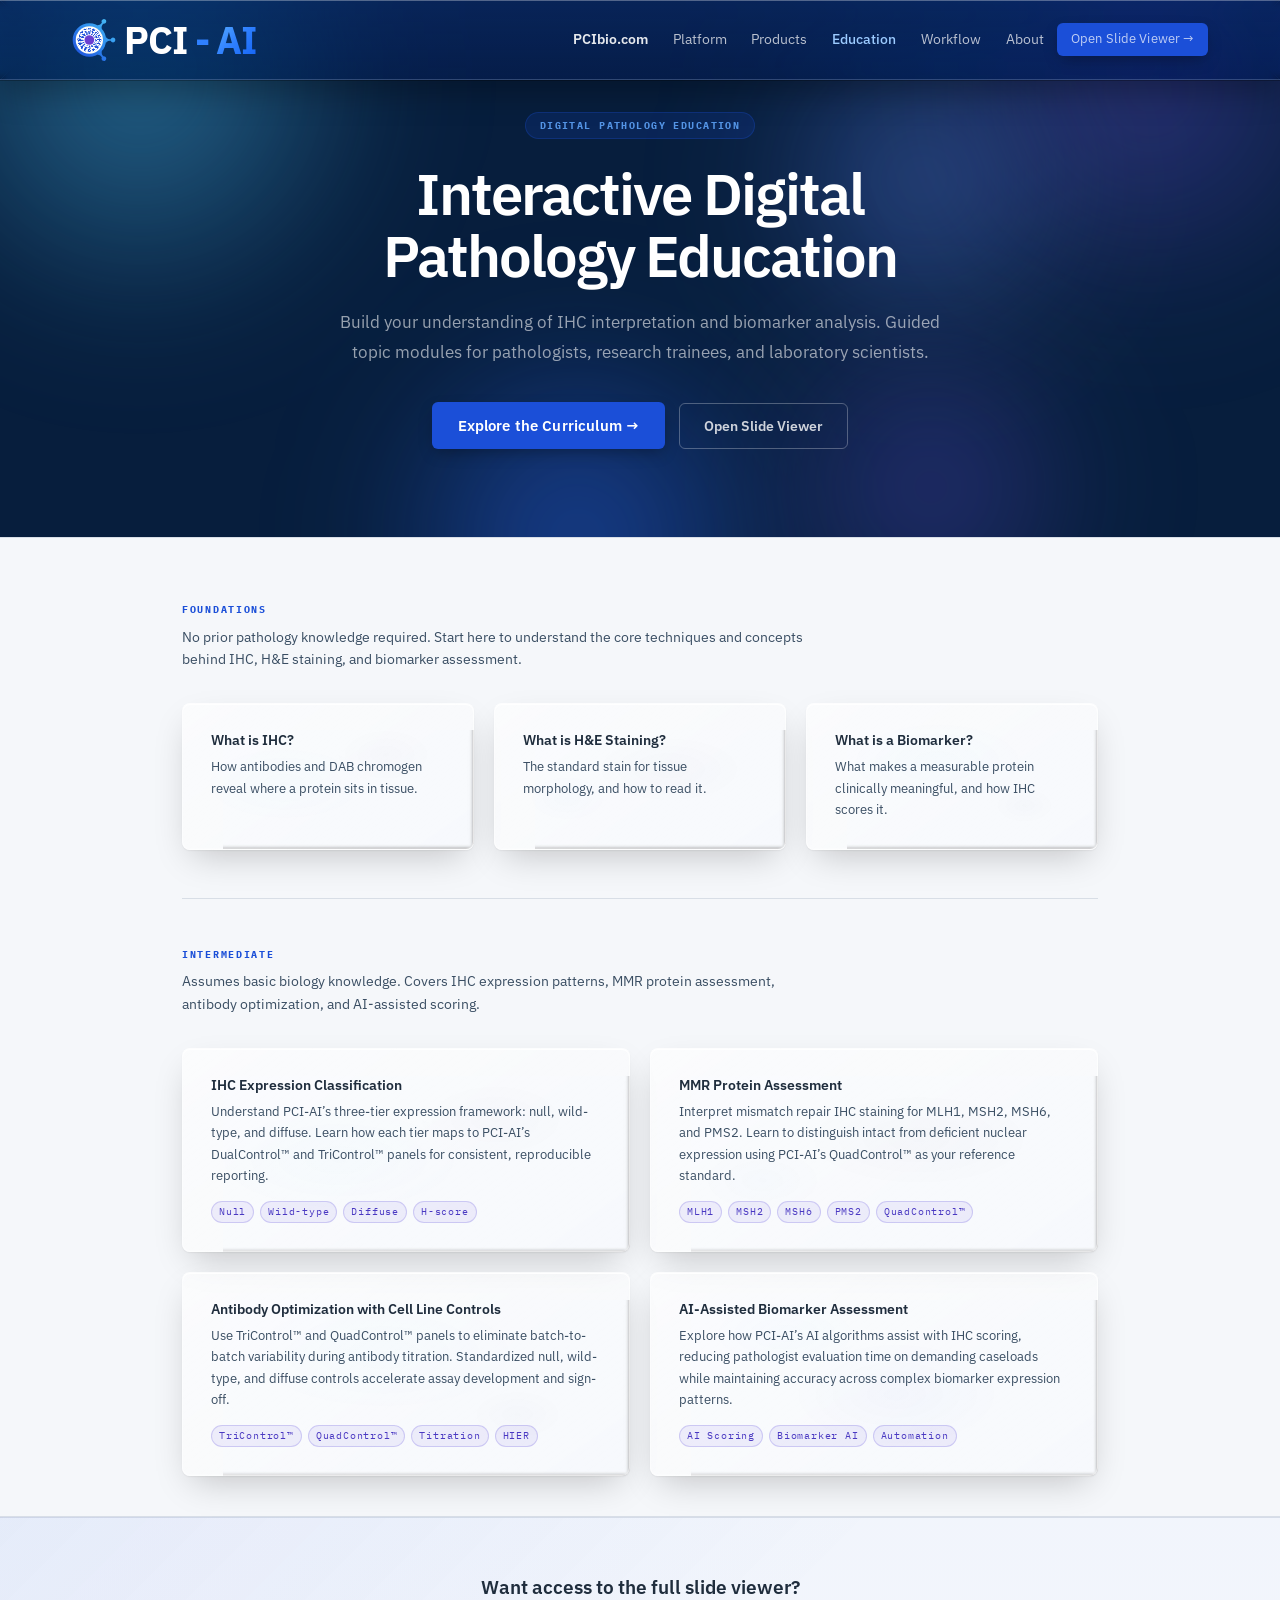
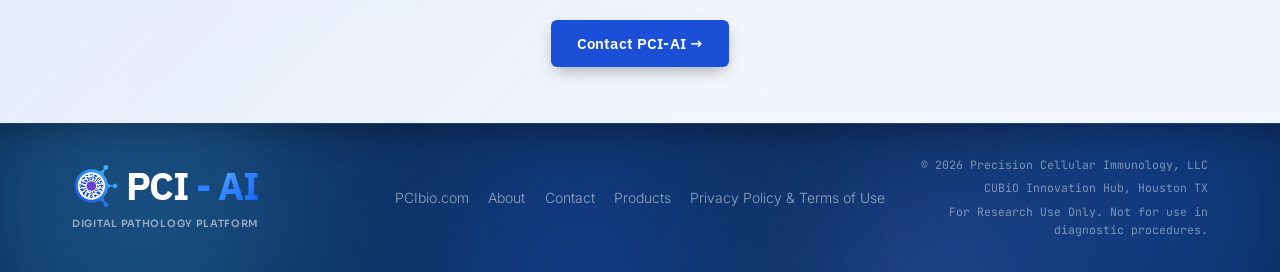
==== education/index.html @ 0de9bb8c "Scope hero button grid to the hero; CTA buttons centred again Co-Authored-By: Claude Opus 5.5 <norep" ====
<!DOCTYPE html>
<html lang="en">
<head>
  <meta charset="UTF-8" />
  <script>document.documentElement.classList.add('js');if('scrollRestoration' in history&&!location.hash)history.scrollRestoration='manual';</script>
  <meta name="viewport" content="width=device-width, initial-scale=1.0"/>
  <title>Digital Pathology Education · PCI-AI</title>
  <meta name="description" content="Free digital pathology education: guided modules on IHC interpretation, p53 classification, MMR assessment, antibody optimization and AI-assisted scoring.">
  <link rel="canonical" href="https://pcibio.ai/education">
  <link rel="icon" href="/static/images/pci-ai-logo.svg" type="image/svg+xml">
  <link rel="icon" href="/static/images/favicon-32.png" sizes="32x32" type="image/png">
  <link rel="apple-touch-icon" href="/apple-touch-icon.png">
  <meta name="theme-color" content="#0f1f3d">
  <meta property="og:type" content="website">
  <meta property="og:site_name" content="PCI-AI">
  <meta property="og:title" content="Digital Pathology Education · PCI-AI">
  <meta property="og:description" content="Free digital pathology education: guided modules on IHC interpretation, p53 classification, MMR assessment, antibody optimization and AI-assisted scoring.">
  <meta property="og:url" content="https://pcibio.ai/education">
  <meta property="og:image" content="https://pcibio.ai/static/images/og-card.png">
  <meta name="twitter:card" content="summary_large_image">
  <link rel="preconnect" href="https://fonts.googleapis.com">
  <link rel="preconnect" href="https://fonts.gstatic.com" crossorigin>
  <link rel="stylesheet" href="/static/css/main.css?v=20261008j">
  <link rel="stylesheet" href="/static/css/education.css?v=20261008j">
  <link href="https://fonts.googleapis.com/css2?family=IBM+Plex+Sans:wght@400;500;600;700&family=IBM+Plex+Mono:wght@400;500;600&display=swap" rel="stylesheet">
</head>
<body>
  <a class="skip-link" href="#main">Skip to content</a>

  <div class="mouse-glow" id="mouseGlow"></div>

  <nav class="nav" id="nav">
    <a href="/" class="nav-logo"><img src="/static/images/pci-ai-logo.svg" class="aperture-mark" width="44" height="44" alt="">PCI<span class="logo-dot">-</span><span class="logo-accent">AI</span></a>
    <button class="nav-toggle" id="navToggle" aria-label="Open menu" aria-expanded="false" aria-controls="navLinks"><span></span><span></span><span></span></button>
    <div class="nav-links" id="navLinks">
      <a href="https://pcibio.com/" target="_blank" rel="noopener">PCIbio.com</a>
      <a href="/#features">Platform</a>
      <a href="/#products">Products</a>
      <a href="/education" style="color:var(--accent);">Education</a>
      <a href="/#workflow">Workflow</a>
      <a href="/#about">About</a>
      <a href="https://pcibio.com/viewer.html" target="_blank" rel="noopener" class="btn-primary btn-sm">Open Slide Viewer &#8594;</a>
    </div>
  </nav>

  
  <main id="main">
<!-- ── Hero ───────────────────────────────────────────────── -->
  <section class="hub-hero">
    <div class="lava" aria-hidden="true"><span></span><span></span><span></span><span></span><span></span></div>
    <div class="hub-hero-texture"></div>
    <div class="hub-hero-glow"></div>
    <div class="hub-hero-inner">
      <div class="hub-hero-eyebrow">Digital Pathology Education</div>
      <h1 class="hub-headline">Interactive Digital<br>Pathology Education</h1>
      <p class="hub-sub">Build your understanding of IHC interpretation and biomarker analysis. Guided topic modules for pathologists, research trainees, and laboratory scientists.</p>
      <div class="hub-cta-group">
        <a href="#curriculum" class="btn-primary hub-btn-lg">Explore the Curriculum &#8594;</a>
        <a href="https://pcibio.com/viewer.html" target="_blank" rel="noopener" class="hub-btn-outline">Open Slide Viewer</a>
      </div>
    </div>
  </section>


  <!-- ── Curriculum Tiers ────────────────────────────────────── -->
  <section class="hub-curriculum-section" id="curriculum">
    <div class="hub-container">

      <!-- Tier 1: Foundations -->
      <div class="hub-tier reveal">
        <div class="hub-tier-header">
          <div class="hub-tier-label">FOUNDATIONS</div>
          <p class="hub-tier-desc">No prior pathology knowledge required. Start here to understand the core techniques and concepts behind IHC, H&amp;E staining, and biomarker assessment.</p>
        </div>
        <div class="edu-grid edu-grid-3">
          <a class="edu-card reveal delay-1" href="/education/foundations/what-is-ihc">
            <div class="edu-card-bg"></div>
            <h3>What is IHC?</h3>
            <p>How antibodies and DAB chromogen reveal where a protein sits in tissue.</p>
          </a>
          <a class="edu-card reveal delay-2" href="/education/foundations/what-is-he">
            <div class="edu-card-bg"></div>
            <h3>What is H&amp;E Staining?</h3>
            <p>The standard stain for tissue morphology, and how to read it.</p>
          </a>
          <a class="edu-card reveal delay-3" href="/education/foundations/what-is-a-biomarker">
            <div class="edu-card-bg"></div>
            <h3>What is a Biomarker?</h3>
            <p>What makes a measurable protein clinically meaningful, and how IHC scores it.</p>
          </a>
        </div>
      </div>

      <!-- Tier 2: Intermediate -->
      <div class="hub-tier reveal">
        <div class="hub-tier-header">
          <div class="hub-tier-label">INTERMEDIATE</div>
          <p class="hub-tier-desc">Assumes basic biology knowledge. Covers IHC expression patterns, MMR protein assessment, antibody optimization, and AI-assisted scoring.</p>
        </div>
        <div class="edu-grid">
          <a class="edu-card reveal delay-1" href="/education/p53-classification">
            <div class="edu-card-bg"></div>
            <h3>IHC Expression Classification</h3>
            <p>Understand PCI-AI&#8217;s three-tier expression framework: null, wild-type, and diffuse. Learn how each tier maps to PCI-AI&#8217;s DualControl&#8482; and TriControl&#8482; panels for consistent, reproducible reporting.</p>
            <div class="edu-tags"><span class="edu-tag">Null</span><span class="edu-tag">Wild-type</span><span class="edu-tag">Diffuse</span><span class="edu-tag">H-score</span></div>
          </a>
          <a class="edu-card reveal delay-2" href="/education/mmr-assessment">
            <div class="edu-card-bg"></div>
            <h3>MMR Protein Assessment</h3>
            <p>Interpret mismatch repair IHC staining for MLH1, MSH2, MSH6, and PMS2. Learn to distinguish intact from deficient nuclear expression using PCI-AI&#8217;s QuadControl&#8482; as your reference standard.</p>
            <div class="edu-tags"><span class="edu-tag">MLH1</span><span class="edu-tag">MSH2</span><span class="edu-tag">MSH6</span><span class="edu-tag">PMS2</span><span class="edu-tag">QuadControl&#8482;</span></div>
          </a>
          <a class="edu-card reveal delay-3" href="/education/antibody-optimization">
            <div class="edu-card-bg"></div>
            <h3>Antibody Optimization with Cell Line Controls</h3>
            <p>Use TriControl&#8482; and QuadControl&#8482; panels to eliminate batch-to-batch variability during antibody titration. Standardized null, wild-type, and diffuse controls accelerate assay development and sign-off.</p>
            <div class="edu-tags"><span class="edu-tag">TriControl&#8482;</span><span class="edu-tag">QuadControl&#8482;</span><span class="edu-tag">Titration</span><span class="edu-tag">HIER</span></div>
          </a>
          <a class="edu-card reveal delay-4" href="/education/ai-biomarker-assessment">
            <div class="edu-card-bg"></div>
            <h3>AI-Assisted Biomarker Assessment</h3>
            <p>Explore how PCI-AI&#8217;s AI algorithms assist with IHC scoring, reducing pathologist evaluation time on demanding caseloads while maintaining accuracy across complex biomarker expression patterns.</p>
            <div class="edu-tags"><span class="edu-tag">AI Scoring</span><span class="edu-tag">Biomarker AI</span><span class="edu-tag">Automation</span></div>
          </a>
        </div>
      </div>


    </div>
  </section>

  <!-- ── Bottom CTA ─────────────────────────────────────────── -->
  <section class="hub-bottom-cta">
    <div class="hub-container hub-bottom-cta-inner">
      <p class="hub-bottom-cta-text">Want access to the full slide viewer?</p>
      <a href="https://pcibio.com/contact.html" target="_blank" rel="noopener" class="btn-primary hub-btn-lg">Contact PCI-AI &#8594;</a>
    </div>
  </section>

  </main>

  <footer class="footer">
    <div class="lava" aria-hidden="true"><span></span><span></span><span></span><span></span><span></span></div>
    <div class="footer-inner">
      <div class="footer-brand">
        <a href="/" class="nav-logo"><img src="/static/images/pci-ai-logo.svg" class="aperture-mark" width="44" height="44" alt="">PCI<span class="logo-dot">-</span><span class="logo-accent">AI</span></a>
        <div class="footer-tagline">Digital Pathology Platform</div>
      </div>
      <div class="footer-links">
        <a href="https://pcibio.com/" target="_blank" rel="noopener">PCIbio.com</a>
        <a href="https://pcibio.com/about.html" target="_blank" rel="noopener">About</a>
        <a href="https://pcibio.com/contact.html" target="_blank" rel="noopener">Contact</a>
        <a href="https://pcibio.com/products.html" target="_blank" rel="noopener">Products</a>
        <a href="/privacy">Privacy Policy &amp; Terms of Use</a>
      </div>
      <div class="footer-right">
        <span class="footer-copy">&#169; 2026 Precision Cellular Immunology, LLC</span>
        <div class="footer-location"><span>CUBiO Innovation Hub</span>, Houston TX</div>
        <p class="footer-ruo">For Research Use Only. Not for use in diagnostic procedures.</p>
      </div>
    </div>
  </footer>

  <script>
    const mouseGlow = document.getElementById('mouseGlow');
    document.addEventListener('mousemove', e => {
      mouseGlow.style.left = e.clientX + 'px';
      mouseGlow.style.top  = e.clientY + 'px';
    });
    const nav = document.getElementById('nav');
    window.addEventListener('scroll', () => {
      nav.classList.toggle('scrolled', window.scrollY > 40);
    }, { passive: true });
    document.querySelectorAll('a[href^="#"]').forEach(a => {
      a.addEventListener('click', e => {
        const target = document.querySelector(a.getAttribute('href'));
        if (target) { e.preventDefault(); window.scrollTo({ top: target.getBoundingClientRect().top + window.scrollY - 80, behavior: 'smooth' }); }
      });
    });
    const revealObs = new IntersectionObserver(entries => {
      entries.forEach(e => { if (e.isIntersecting) e.target.classList.add('visible'); });
    }, { threshold: 0.06, rootMargin: '0px 0px -30px 0px' });
    document.querySelectorAll('.reveal').forEach(el => revealObs.observe(el));
  </script>
  <script>
    (function () {
      var t = document.getElementById('navToggle'), n = document.getElementById('nav');
      if (!t || !n) return;
      t.addEventListener('click', function () {
        var open = n.classList.toggle('nav-open');
        t.setAttribute('aria-expanded', open);
        t.setAttribute('aria-label', open ? 'Close menu' : 'Open menu');
      });
      n.querySelectorAll('.nav-links a').forEach(function (a) {
        a.addEventListener('click', function () { n.classList.remove('nav-open'); t.setAttribute('aria-expanded', 'false'); });
      });
    })();
  </script>
  <script src="/static/js/liquid-glass.js?v=20261008j" defer></script>
</body>
</html>
---- static/css/main.css ----
﻿/* ── Reset & base ─────────────────────────────────────────── */
*, *::before, *::after { box-sizing: border-box; margin: 0; padding: 0; }

:root {
  --bg:          #FFFFFF;
  --bg2:         #F5F7FA;
  --bg3:         #DDE4EE;
  --navy:        #0B2E5F;
  --accent:      #1B4FD8;
  --accent2:     #1540B8;
  --teal:        #0369A1;
  --hematoxylin: #0B2E5F;
  --indigo:      #1B4FD8;
  --text:        #1F2D3D;
  --text2:       #3A4E63;
  --text3:       #64748B;
  --border:      rgba(11,46,95,0.12);
  --border2:     rgba(11,46,95,0.22);
  --shadow:      0 1px 3px rgba(11,46,95,0.07), 0 4px 12px rgba(11,46,95,0.05);
  --shadow-lg:   0 4px 24px rgba(11,46,95,0.10), 0 12px 40px rgba(27,79,216,0.06);
  --radius:      6px;
  --radius-lg:   8px;
  --p53-oe:      #C0392B;
  --p53-wt:      #0EA5E9;
  --p53-null:    #64748B;
}

html { scroll-behavior: smooth; }
body {
  font-family: 'IBM Plex Sans', sans-serif;
  font-size: 14px;
  background: var(--bg2);
  color: var(--text);
  line-height: 1.6;
  -webkit-font-smoothing: antialiased;
  overflow-x: hidden;
}
a { color: var(--accent); text-decoration: none; }
h1,h2,h3,h4 { line-height: 1.2; }

/* ── Scroll reveal ────────────────────────────────────────── */
.js .reveal, .js .reveal-left, .js .reveal-right {
  opacity: 0;
  transition: opacity 0.7s cubic-bezier(0.25,0.46,0.45,0.94),
              transform 0.7s cubic-bezier(0.25,0.46,0.45,0.94);
}
.js .reveal       { transform: translateY(28px); }
.js .reveal-left  { transform: translateX(-30px); }
.js .reveal-right { transform: translateX(30px); }
.reveal.visible, .reveal-left.visible, .reveal-right.visible {
  opacity: 1; transform: translate(0,0);
}
.delay-1 { transition-delay: 0.1s; }
.delay-2 { transition-delay: 0.2s; }
.delay-3 { transition-delay: 0.3s; }
.delay-4 { transition-delay: 0.4s; }
.delay-5 { transition-delay: 0.5s; }
.delay-6 { transition-delay: 0.6s; }

/* ── Gradient text ────────────────────────────────────────── */
.gradient-text { color: var(--accent); }

/* ── Background layers ────────────────────────────────────── */
.hero-bg {
  position: fixed; inset: 0; z-index: -4; pointer-events: none;
  background: linear-gradient(-45deg, #F5F7FA, #EBF0F7, #E2EBF6, #F0F4FB, #F5F7FA);
  background-size: 400% 400%;
  animation: gradientShift 14s ease infinite;
}
@keyframes gradientShift {
  0%   { background-position: 0% 50%; }
  50%  { background-position: 100% 50%; }
  100% { background-position: 0% 50%; }
}
.grid-overlay {
  position: fixed; inset: 0; z-index: -2; pointer-events: none;
  background-image: radial-gradient(circle, rgba(11,46,95,0.07) 1px, transparent 1px);
  background-size: 30px 30px;
  mask-image: linear-gradient(to bottom, rgba(0,0,0,0.45) 0%, rgba(0,0,0,0.08) 55%, transparent 90%);
  -webkit-mask-image: linear-gradient(to bottom, rgba(0,0,0,0.45) 0%, rgba(0,0,0,0.08) 55%, transparent 90%);
}
#bgCanvas {
  position: fixed; inset: 0; z-index: -3; pointer-events: none; display: block;
}

/* ── Orbs ─────────────────────────────────────────────────── */
.orb { position: fixed; border-radius: 50%; pointer-events: none; z-index: -1; filter: blur(80px); will-change: transform; }
.orb-1 { width: 600px; height: 600px; background: radial-gradient(circle, rgba(27,79,216,0.07) 0%, transparent 70%); top: -180px; right: -160px; }
.orb-2 { width: 480px; height: 480px; background: radial-gradient(circle, rgba(56,189,248,0.05) 0%, transparent 70%); bottom: -140px; left: -100px; }
.orb-3 { width: 400px; height: 400px; background: radial-gradient(circle, rgba(11,46,95,0.05) 0%, transparent 70%); top: 38vh; right: 5vw; }
.orb-4 { width: 300px; height: 300px; background: radial-gradient(circle, rgba(56,189,248,0.04) 0%, transparent 70%); top: 55vh; left: 8vw; }

/* ── Mouse glow ───────────────────────────────────────────── */
.mouse-glow {
  position: fixed; width: 400px; height: 400px; border-radius: 50%;
  background: radial-gradient(circle, rgba(27,79,216,0.05) 0%, transparent 60%);
  pointer-events: none; z-index: 0;
  transform: translate(-50%,-50%); mix-blend-mode: multiply;
}

/* ── Nav ──────────────────────────────────────────────────── */
.nav {
  position: fixed; top: 0; left: 0; right: 0; z-index: 100;
  display: flex; align-items: center; justify-content: space-between;
  padding: 0 2rem; height: 80px;
  background: rgba(11,46,95,0.97);
  border-bottom: 1px solid rgba(255,255,255,0.08);
  backdrop-filter: blur(14px); -webkit-backdrop-filter: blur(14px);
  transition: border-color 0.2s, box-shadow 0.2s;
}
.nav.scrolled { border-color: rgba(255,255,255,0.12); box-shadow: 0 1px 14px rgba(11,46,95,0.28); }
.nav-logo { display: flex; align-items: center; gap: 8px; font-weight: 700; font-size: 38px; line-height: 1; letter-spacing: -0.03em; color: #fff; text-decoration: none; }
.aperture-mark { flex-shrink: 0; display: block; }
.logo-accent { color: rgba(99,178,255,0.92); }
.logo-dot    { color: rgba(124,108,240,0.82); }
.logo-ai     { font-size: 0.62em; color: rgba(56,189,248,0.82); font-family: 'IBM Plex Mono', monospace;
  font-feature-settings: 'tnum'; font-weight: 500; vertical-align: super; }
.nav-links { display: flex; align-items: center; gap: 0.15rem; }
.nav-links a {
  font-size: 13.5px; color: rgba(255,255,255,0.72); padding: 0.4rem 0.7rem; border-radius: var(--radius);
  transition: color 0.15s, background 0.15s; text-decoration: none; font-weight: 400;
  position: relative;
}
.nav-links a::after {
  content: ''; position: absolute; bottom: 4px; left: 0.7rem; right: 0.7rem;
  height: 1.5px; background: #38BDF8;
  transform: scaleX(0); transform-origin: left;
  transition: transform 0.22s ease;
}
.nav-links a:hover::after { transform: scaleX(1); }
.nav-links a:hover { color: #fff; background: rgba(255,255,255,0.08); text-decoration: none; }
.nav-links a:first-child { font-weight: 600; color: rgba(255,255,255,0.90); }
.nav-signin { color: rgba(255,255,255,0.72) !important; }

/* ── Buttons ──────────────────────────────────────────────── */
.btn-primary {
  display: inline-flex; align-items: center; gap: 0.4rem;
  background: var(--accent); color: #fff; border: none;
  padding: 0.58rem 1.2rem; border-radius: var(--radius); font-size: 14px; font-weight: 600;
  cursor: pointer; transition: all 0.18s; text-decoration: none; letter-spacing: 0.01em;
  box-shadow: 0 2px 10px rgba(27,79,216,0.22);
}
.btn-primary:hover { background: var(--accent2); box-shadow: 0 4px 18px rgba(27,79,216,0.32); transform: translateY(-1px); text-decoration: none; color: #fff; }
.btn-primary.btn-lg { padding: 0.72rem 1.55rem; font-size: 15px; }
.btn-primary.btn-sm { padding: 0.38rem 0.85rem; font-size: 13px; }
.btn-ghost {
  display: inline-flex; align-items: center; gap: 0.4rem;
  background: transparent; color: var(--accent);
  border: 1px solid rgba(27,79,216,0.28); padding: 0.58rem 1.2rem;
  border-radius: var(--radius); font-size: 14px; font-weight: 500;
  cursor: pointer; transition: all 0.18s; text-decoration: none;
}
.btn-ghost:hover { background: rgba(27,79,216,0.05); border-color: var(--accent); text-decoration: none; color: var(--accent); }
.btn-ghost.btn-lg { padding: 0.72rem 1.55rem; font-size: 15px; }
.btn-text { background: none; border: none; color: var(--text3); font-size: 14px; cursor: pointer; padding: 0.6rem 0; text-decoration: none; transition: color 0.15s; }
.btn-text:hover { color: var(--accent); text-decoration: none; }

/* ── Section utilities ────────────────────────────────────── */
.section-wrap { max-width: 1100px; margin: 0 auto; padding: 5rem 2rem; }
.section-tag {
  display: inline-block; font-size: 11px; font-weight: 600; letter-spacing: 0.1em;
  text-transform: uppercase; color: var(--accent);
  border: 1px solid rgba(27,79,216,0.18); background: rgba(27,79,216,0.05);
  padding: 3px 10px; border-radius: 99px; margin-bottom: 1rem;
}
.section-tag-hema  { color: var(--hematoxylin); border-color: rgba(11,46,95,0.2);  background: rgba(11,46,95,0.05); }
.section-tag-eosin { color: var(--teal);          border-color: rgba(56,189,248,0.2);   background: rgba(56,189,248,0.05); }
.section-tag-teal  { color: var(--teal);          border-color: rgba(56,189,248,0.2);   background: rgba(56,189,248,0.05); }
.section-wrap h2 { font-size: clamp(1.6rem, 3vw, 2.4rem); font-weight: 600; letter-spacing: -0.02em; margin-bottom: 1rem; }
.section-sub { font-size: 15px; color: var(--text2); max-width: 600px; line-height: 1.7; margin-bottom: 2.5rem; }

/* ── Section backgrounds ──────────────────────────────────── */
.section-alt   { background: var(--bg2); }
.section-hema  { background: rgba(11,46,95,0.04); }
.section-eosin { background: rgba(56,189,248,0.04); }
.section-light { background: var(--bg2); }

/* ── Section dividers ─────────────────────────────────────── */
.section-divider       { display: block; height: 1px; border: none; background: linear-gradient(90deg, transparent, rgba(27,79,216,0.16), transparent); }
.section-divider-hema  { background: linear-gradient(90deg, transparent, rgba(11,46,95,0.16), transparent); }
.section-divider-eosin { background: linear-gradient(90deg, transparent, rgba(56,189,248,0.14), transparent); }

/* ── Hero ─────────────────────────────────────────────────── */
.hero {
  min-height: 100vh; padding: 140px 2rem 80px;
  max-width: 1200px; margin: 0 auto;
  display: flex; align-items: center; gap: 4rem;
}
.hero-content { flex: 1; min-width: 0; }
.hero-badge {
  display: inline-flex; align-items: center; gap: 0.5rem; font-size: 12px; font-weight: 500;
  color: var(--accent); border: 1px solid rgba(27,79,216,0.2); background: rgba(27,79,216,0.05);
  padding: 5px 12px; border-radius: 99px; margin-bottom: 1.5rem;
}
.badge-dot {
  width: 6px; height: 6px; border-radius: 50%; background: var(--accent);
  animation: pulse 2.2s ease infinite;
}
@keyframes pulse {
  0%,100% { opacity: 1; transform: scale(1); }
  50%      { opacity: 0.45; transform: scale(0.65); }
}
.hero h1 { font-size: clamp(2rem, 4.5vw, 3.4rem); font-weight: 600; letter-spacing: -0.02em; margin-bottom: 1.25rem; color: var(--text); }
.hero-sub { font-size: 16px; color: var(--text2); max-width: 480px; line-height: 1.75; margin-bottom: 2rem; }
.hero-actions { display: flex; gap: 0.75rem; flex-wrap: wrap; margin-bottom: 2rem; }

/* ── Zoom slider ──────────────────────────────────────────── */
.zoom-slider-wrap {
  display: flex; align-items: center; gap: 0.75rem; margin-bottom: 2.5rem;
  padding: 0.55rem 1rem; background: var(--bg); border: 1px solid var(--border);
  border-radius: var(--radius); max-width: 280px; box-shadow: var(--shadow);
}
.zoom-label { font-size: 11px; font-weight: 600; letter-spacing: 0.08em; text-transform: uppercase; color: var(--text3); flex-shrink: 0; }
.zoom-slider { flex: 1; -webkit-appearance: none; appearance: none; height: 3px; background: var(--bg3); border-radius: 99px; outline: none; }
.zoom-slider::-webkit-slider-thumb { -webkit-appearance: none; width: 14px; height: 14px; border-radius: 50%; background: var(--accent); cursor: pointer; box-shadow: 0 0 0 3px rgba(27,79,216,0.14); }
.zoom-val { font-size: 12px; font-family: 'IBM Plex Mono', monospace;
  font-feature-settings: 'tnum'; font-weight: 600; color: var(--accent); min-width: 28px; text-align: right; }

/* ── Hero stats ───────────────────────────────────────────── */
.hero-stats {
  display: grid; grid-template-columns: repeat(4,1fr); gap: 0;
  border: 1px solid var(--border); border-radius: var(--radius);
  background: var(--bg); overflow: hidden; max-width: 420px;
  box-shadow: var(--shadow);
}
.stat { padding: 0.85rem 1rem; display: flex; flex-direction: column; align-items: center; border-right: 1px solid var(--border); }
.stat:last-child { border-right: none; }
.stat-num { font-size: 15px; font-weight: 700; color: var(--accent); font-family: 'IBM Plex Mono', monospace;
  font-feature-settings: 'tnum'; line-height: 1; margin-bottom: 3px; }
.stat-lbl { font-size: 9px; font-weight: 600; letter-spacing: 0.06em; text-transform: uppercase; color: var(--text3); }

/* ── Hero visual (browser mockup) ────────────────────────── */
.hero-visual { flex: 1; max-width: 560px; }
.viewer-mockup {
  background: #1e293b; border-radius: 12px;
  box-shadow: 0 28px 80px rgba(11,46,95,0.18), 0 6px 20px rgba(27,79,216,0.08);
  overflow: hidden; border: 1px solid rgba(255,255,255,0.08);
}
.mockup-bar { background: #0f172a; padding: 0.65rem 0.9rem; display: flex; align-items: center; gap: 0.75rem; }
.mockup-dots { display: flex; gap: 6px; }
.mockup-dots span { width: 10px; height: 10px; border-radius: 50%; background: #1e293b; }
.mockup-dots span:nth-child(1) { background: #ef4444; }
.mockup-dots span:nth-child(2) { background: #f59e0b; }
.mockup-dots span:nth-child(3) { background: #10b981; }
.mockup-url {
  flex: 1; background: rgba(255,255,255,0.06); border-radius: 4px;
  padding: 3px 10px; font-size: 11px; color: rgba(255,255,255,0.35);
  font-family: 'IBM Plex Mono', monospace;
  font-feature-settings: 'tnum'; display: flex; align-items: center; gap: 0.4rem;
}
.mockup-controls { display: flex; gap: 8px; font-size: 12px; color: rgba(255,255,255,0.28); }
.mockup-app { display: flex; height: 320px; }

/* ── Mockup sidebar ───────────────────────────────────────── */
.mockup-sidebar { width: 140px; flex-shrink: 0; background: #0f1629; border-right: 1px solid rgba(255,255,255,0.06); padding: 0.85rem; overflow: hidden; }
.mock-section-label { font-size: 9px; font-weight: 700; letter-spacing: 0.1em; text-transform: uppercase; color: rgba(255,255,255,0.28); margin-bottom: 0.5rem; margin-top: 0.6rem; }
.mock-mags { display: grid; grid-template-columns: 1fr 1fr; gap: 3px; margin-bottom: 0.6rem; }
.mag-btn {
  background: rgba(255,255,255,0.05); border: 1px solid rgba(255,255,255,0.08);
  color: rgba(255,255,255,0.38); border-radius: 3px; padding: 4px 0; font-size: 10px;
  cursor: pointer; text-align: center; transition: all 0.15s; font-weight: 500;
  font-family: 'IBM Plex Mono', monospace;
  font-feature-settings: 'tnum';
}
.mag-btn:hover  { border-color: rgba(27,79,216,0.5); color: rgba(255,255,255,0.7); }
.mag-btn.active { background: rgba(27,79,216,0.35); color: #fff; border-color: rgba(27,79,216,0.6); font-weight: 600; }
.mock-divider   { height: 1px; background: rgba(255,255,255,0.07); margin: 0.5rem 0; }
.mock-info { display: flex; justify-content: space-between; font-size: 9.5px; padding: 2px 0; }
.mock-info span:first-child { color: rgba(255,255,255,0.3); }
.mock-info span:last-child  { color: rgba(255,255,255,0.6); font-family: 'IBM Plex Mono', monospace;
  font-feature-settings: 'tnum'; }
.mock-thumb { height: 42px; background: rgba(255,255,255,0.04); border-radius: 3px; border: 1px solid rgba(255,255,255,0.07); margin-top: 0.5rem; position: relative; overflow: hidden; }

/* ── Mockup canvas (H&E tissue) ───────────────────────────── */
.mockup-canvas { flex: 1; position: relative; background: #0a0f1a; overflow: hidden; }
.canvas-eosin {
  position: absolute; inset: 0;
  background:
    radial-gradient(ellipse 65% 55% at 48% 52%, rgba(232,130,154,0.16) 0%, rgba(232,130,154,0.06) 45%, transparent 70%),
    radial-gradient(ellipse 40% 35% at 72% 35%, rgba(232,130,154,0.10) 0%, transparent 55%),
    radial-gradient(ellipse 45% 40% at 22% 68%, rgba(232,130,154,0.08) 0%, transparent 55%);
}
.canvas-hema {
  position: absolute; inset: 0;
  background:
    radial-gradient(ellipse 55% 48% at 47% 50%, rgba(123,94,167,0.22) 0%, transparent 65%),
    radial-gradient(ellipse 28% 32% at 78% 28%, rgba(123,94,167,0.14) 0%, transparent 55%),
    radial-gradient(ellipse 32% 28% at 18% 72%, rgba(123,94,167,0.12) 0%, transparent 50%);
}
.tissue-layer { position: absolute; inset: 0; background: radial-gradient(ellipse 80% 70% at 50% 50%, rgba(15,10,30,0.15) 0%, transparent 100%); transform-origin: center; }
.nuclei-layer { position: absolute; inset: 0; pointer-events: none; }
.nucleus { position: absolute; border-radius: 50%; background: radial-gradient(circle, rgba(80,45,110,0.85) 0%, rgba(123,94,167,0.5) 55%, transparent 100%); }

/* ── Reticle ──────────────────────────────────────────────── */
.reticle { position: absolute; inset: 0; pointer-events: none; z-index: 2; }
.reticle-h { position: absolute; top: 50%; left: 0; right: 0; height: 1px; background: rgba(56,189,248,0.18); }
.reticle-v { position: absolute; left: 50%; top: 0; bottom: 0; width: 1px; background: rgba(56,189,248,0.18); }
.reticle-ring { position: absolute; border-radius: 50%; border: 1px solid rgba(56,189,248,0.24); }
.reticle-ring-outer { width: 90px; height: 90px; top: calc(50% - 45px); left: calc(50% - 45px); }
.reticle-ring-mid   { width: 44px; height: 44px; top: calc(50% - 22px); left: calc(50% - 22px); border-color: rgba(56,189,248,0.18); }
.reticle-ring-inner { width: 14px; height: 14px; top: calc(50% - 7px);  left: calc(50% - 7px); border-color: rgba(56,189,248,0.30); }
.reticle-tick { position: absolute; background: rgba(56,189,248,0.22); }
.tick-t,.tick-b { width: 1px; height: 6px; left: calc(50% - 0.5px); }
.tick-l,.tick-r { height: 1px; width: 6px; top: calc(50% - 0.5px); }
.tick-t { top: calc(50% - 50px); }
.tick-b { bottom: calc(50% - 50px); }
.tick-l { left: calc(50% - 50px); }
.tick-r { right: calc(50% - 50px); }
.scan-line {
  position: absolute; left: 0; right: 0; height: 1px;
  background: linear-gradient(90deg, transparent 0%, rgba(56,189,248,0.4) 30%, rgba(56,189,248,0.6) 50%, rgba(56,189,248,0.4) 70%, transparent 100%);
  animation: scan 4s ease-in-out infinite;
}
@keyframes scan {
  0%   { top: 15%; opacity: 0; }
  10%  { opacity: 1; }
  90%  { opacity: 1; }
  100% { top: 85%; opacity: 0; }
}
.zoom-indicator {
  position: absolute; bottom: 8px; left: 8px; font-size: 9px;
  font-family: 'IBM Plex Mono', monospace;
  font-feature-settings: 'tnum'; color: rgba(56,189,248,0.7);
  background: rgba(0,0,0,0.5); padding: 2px 6px; border-radius: 3px;
}
.mockup-toolbar { position: absolute; bottom: 8px; right: 8px; display: flex; flex-direction: column; gap: 2px; z-index: 5; }
.mockup-toolbar button {
  width: 22px; height: 22px; background: rgba(255,255,255,0.07); border: 1px solid rgba(255,255,255,0.10);
  color: rgba(255,255,255,0.45); border-radius: 3px; font-size: 13px; cursor: pointer;
  display: flex; align-items: center; justify-content: center; transition: all 0.15s;
}
.mockup-toolbar button:hover { background: rgba(255,255,255,0.14); color: rgba(255,255,255,0.82); border-color: rgba(255,255,255,0.22); }
.tool-btn.active { background: rgba(27,79,216,0.28) !important; color: rgba(255,255,255,0.9) !important; border-color: rgba(27,79,216,0.5) !important; }
.tool-sep { height: 1px; background: rgba(255,255,255,0.08); margin: 1px 0; }

/* ── Ticker ───────────────────────────────────────────────── */
.ticker-wrap { overflow: hidden; border-top: 1px solid var(--border); border-bottom: 1px solid var(--border); background: var(--bg2); padding: 0.6rem 0; }
.ticker { display: inline-flex; align-items: center; white-space: nowrap; animation: ticker-scroll 40s linear infinite; }
@keyframes ticker-scroll { from { transform: translateX(0); } to { transform: translateX(-50%); } }
.ticker span { font-size: 11px; font-family: 'IBM Plex Mono', monospace;
  font-feature-settings: 'tnum'; font-weight: 500; color: var(--text3); padding: 0 0.75rem; letter-spacing: 0.06em; }
.ticker .sep { color: var(--accent); opacity: 0.4; padding: 0 0.1rem; }

/* ── Genetic sequence banners ─────────────────────────────── */
.section-banner {
  height: 36px; overflow: hidden; position: relative;
  display: flex; align-items: center; flex-shrink: 0;
}
.section-banner::before,
.section-banner::after {
  content: ''; position: absolute; top: 0; bottom: 0; width: 90px; z-index: 2; pointer-events: none;
}
.section-banner::before { left: 0; }
.section-banner::after  { right: 0; }
.banner-track {
  display: inline-block; white-space: nowrap; position: relative; z-index: 1;
  font-family: 'IBM Plex Mono', monospace;
  font-feature-settings: 'tnum'; font-size: 10px;
  letter-spacing: 0.22em; font-weight: 500; text-transform: uppercase;
  animation: seqScroll 38s linear infinite;
}
@keyframes seqScroll { from { transform: translateX(0); } to { transform: translateX(-50%); } }

.features-banner  { background: #EBF0F7; border-top:1px solid rgba(11,46,95,0.10); border-bottom:1px solid rgba(11,46,95,0.08); }
.features-banner::before  { background: linear-gradient(90deg,#EBF0F7,transparent); }
.features-banner::after   { background: linear-gradient(270deg,#EBF0F7,transparent); }
.features-banner  .banner-track { color: rgba(27,79,216,0.48); }

.products-banner  { background: #EBF0F7; border-top:1px solid rgba(11,46,95,0.10); border-bottom:1px solid rgba(11,46,95,0.08); }
.products-banner::before  { background: linear-gradient(90deg,#EBF0F7,transparent); }
.products-banner::after   { background: linear-gradient(270deg,#EBF0F7,transparent); }
.products-banner  .banner-track { color: rgba(11,46,95,0.48); }

.education-banner { background: #EBF0F7; border-top:1px solid rgba(11,46,95,0.10); border-bottom:1px solid rgba(11,46,95,0.08); }
.education-banner::before { background: linear-gradient(90deg,#EBF0F7,transparent); }
.education-banner::after  { background: linear-gradient(270deg,#EBF0F7,transparent); }
.education-banner .banner-track { color: rgba(27,79,216,0.48); animation-duration: 34s; }

.formats-banner   { background: #EBF0F7; border-top:1px solid rgba(11,46,95,0.10); border-bottom:1px solid rgba(11,46,95,0.08); }
.formats-banner::before   { background: linear-gradient(90deg,#EBF0F7,transparent); }
.formats-banner::after    { background: linear-gradient(270deg,#EBF0F7,transparent); }
.formats-banner   .banner-track { color: rgba(27,79,216,0.45); animation-duration: 30s; }

.about-banner     { background: #EBF0F7; border-top:1px solid rgba(11,46,95,0.10); border-bottom:1px solid rgba(11,46,95,0.08); }
.about-banner::before     { background: linear-gradient(90deg,#EBF0F7,transparent); }
.about-banner::after      { background: linear-gradient(270deg,#EBF0F7,transparent); }
.about-banner     .banner-track { color: rgba(11,46,95,0.45); animation-duration: 45s; }

.cta-banner       { background: rgba(0,0,0,0.10) !important; border-top:1px solid rgba(255,255,255,0.15) !important; border-bottom:1px solid rgba(255,255,255,0.10) !important; }
.cta-banner::before { background: linear-gradient(90deg,rgba(27,79,216,0.5),transparent) !important; }
.cta-banner::after  { background: linear-gradient(270deg,rgba(27,79,216,0.5),transparent) !important; }
.cta-banner .banner-track { color: rgba(255,255,255,0.50) !important; animation-duration: 22s; }

.workflow-banner  { background: #EBF0F7; border-top:1px solid rgba(11,46,95,0.10); border-bottom:1px solid rgba(11,46,95,0.08); }
.workflow-banner::before  { background: linear-gradient(90deg,#EBF0F7,transparent); }
.workflow-banner::after   { background: linear-gradient(270deg,#EBF0F7,transparent); }
.workflow-banner  .banner-track { color: rgba(11,46,95,0.48); animation-duration: 36s; }

/* ── Features ─────────────────────────────────────────────── */
.features-grid { display: grid; grid-template-columns: repeat(3,1fr); gap: 1.2rem; }
.features-grid-3 { grid-template-columns: repeat(3,1fr); max-width: 900px; }
.feat-card {
  background: var(--bg); border: 1px solid var(--border); border-radius: var(--radius-lg);
  padding: 1.6rem 1.5rem; box-shadow: var(--shadow);
  transition: all 0.22s ease; display: flex; flex-direction: column; gap: 0.4rem;
  position: relative; overflow: hidden; text-decoration: none; color: inherit;
}
.feat-card::after {
  content: ''; position: absolute; bottom: 0; left: 0; right: 0; height: 2px;
  background: var(--accent);
  transform: scaleX(0); transform-origin: left; transition: transform 0.25s ease;
}
.feat-card:hover { border-color: rgba(27,79,216,0.22); box-shadow: var(--shadow-lg); transform: translateY(-3px); text-decoration: none; color: inherit; }
.feat-card:hover::after { transform: scaleX(1); }
.feat-icon-wrap {
  font-size: 10px; font-family: 'IBM Plex Mono', monospace;
  font-feature-settings: 'tnum'; font-weight: 700;
  color: var(--accent); letter-spacing: 0.08em;
  background: rgba(27,79,216,0.06); border: 1px solid rgba(27,79,216,0.14);
  padding: 3px 8px; border-radius: 4px; width: fit-content; margin-bottom: 0.25rem;
}
.feat-card h3 { font-size: 14px; font-weight: 600; color: var(--text); }
.feat-card p  { font-size: 13px; color: var(--text2); line-height: 1.65; flex: 1; }
.feat-extra {
  max-height: 0; overflow: hidden; opacity: 0;
  transition: max-height 0.35s ease, opacity 0.3s ease, margin-top 0.3s ease, padding-top 0.3s ease;
  font-size: 11.5px; color: var(--text3); font-family: 'IBM Plex Mono', monospace;
  font-feature-settings: 'tnum';
  line-height: 1.7; border-top: 1px solid var(--border);
}
.feat-card:hover .feat-extra { max-height: 80px; opacity: 1; margin-top: 0.6rem; padding-top: 0.6rem; }
.feat-tag {
  font-size: 10px; font-weight: 600; letter-spacing: 0.08em; text-transform: uppercase;
  color: var(--teal); background: rgba(56,189,248,0.06); border: 1px solid rgba(56,189,248,0.18);
  padding: 2px 7px; border-radius: 99px; width: fit-content; margin-top: 0.25rem;
}

/* ── Products ─────────────────────────────────────────────── */
.products-grid { display: grid; grid-template-columns: repeat(3,1fr); gap: 1.4rem; }
.product-card {
  background: var(--bg); border: 1px solid var(--border); border-radius: var(--radius-lg);
  padding: 2rem 1.75rem; box-shadow: var(--shadow);
  transition: all 0.25s ease; display: block; text-decoration: none; color: inherit;
}
.product-card:hover { border-color: rgba(11,46,95,0.28); box-shadow: 0 0 0 1px rgba(11,46,95,0.06), var(--shadow-lg); transform: translateY(-3px); text-decoration: none; color: inherit; }
.product-circle {
  width: 48px; height: 48px; border-radius: 50%;
  border: 2px solid rgba(11,46,95,0.28); background: rgba(11,46,95,0.06);
  display: flex; align-items: center; justify-content: center;
  font-size: 15px; font-weight: 600; color: var(--hematoxylin);
  font-family: 'IBM Plex Mono', monospace;
  font-feature-settings: 'tnum'; position: relative; margin-bottom: 1.2rem;
}
.product-circle::before { content: ''; position: absolute; inset: -6px; border-radius: 50%; border: 1px solid rgba(11,46,95,0.14); }
.product-circle::after  { content: ''; position: absolute; inset: -12px; border-radius: 50%; border: 1px solid rgba(11,46,95,0.07); }
.product-card h3 { font-size: 17px; font-weight: 600; margin-bottom: 0.2rem; color: var(--text); }
.product-card h3 span { color: var(--hematoxylin); }
.product-name-sub { font-size: 11px; color: var(--text3); font-family: 'IBM Plex Mono', monospace;
  font-feature-settings: 'tnum'; margin-bottom: 0.85rem; letter-spacing: 0.05em; }
.product-card p { font-size: 13px; color: var(--text2); line-height: 1.68; }
.product-badge {
  display: inline-block; margin-top: 1.1rem; font-size: 10px; font-weight: 600;
  letter-spacing: 0.08em; text-transform: uppercase; font-family: 'IBM Plex Mono', monospace;
  font-feature-settings: 'tnum';
  color: var(--teal); border: 1px solid rgba(56,189,248,0.22);
  background: rgba(56,189,248,0.06); padding: 3px 8px; border-radius: 99px;
}
.circle-decor { position: absolute; border-radius: 50%; pointer-events: none; }
.circle-decor-lg { width: 400px; height: 400px; border: 1px solid rgba(11,46,95,0.06); }
.circle-decor-md { width: 240px; height: 240px; border: 1px solid rgba(11,46,95,0.06); }
.circle-decor-sm { width: 120px; height: 120px; border: 1px solid rgba(11,46,95,0.06); }
.circle-accent { border-color: rgba(27,79,216,0.07) !important; }
.circle-teal   { border-color: rgba(56,189,248,0.07) !important; }
.circle-hema   { border-color: rgba(11,46,95,0.07) !important; }
.circle-eosin  { border-color: rgba(56,189,248,0.07) !important; }

/* ── Education ────────────────────────────────────────────── */
.education-section { position: relative; }
.edu-grid { display: grid; grid-template-columns: repeat(2,1fr); gap: 1.25rem; margin-top: 2rem; }
.edu-card {
  background: var(--bg); border: 1px solid var(--border); border-radius: var(--radius-lg);
  padding: 1.75rem; position: relative; overflow: hidden;
  transition: all 0.28s ease; display: block; text-decoration: none; color: inherit;
  box-shadow: var(--shadow);
}
.edu-card::before {
  content: ''; position: absolute; top: 0; left: 0; right: 0; height: 2px;
  background: var(--accent);
  opacity: 0; transition: opacity 0.28s;
}
.edu-card:hover { border-color: rgba(27,79,216,0.22); transform: translateY(-4px); box-shadow: var(--shadow-lg); text-decoration: none; color: inherit; }
.edu-card:hover::before { opacity: 1; }
.edu-card-bg { position: absolute; inset: 0; pointer-events: none; opacity: 0.5; transition: opacity 0.3s; }
.edu-card:hover .edu-card-bg { opacity: 1; }
.edu-card:nth-child(1) .edu-card-bg { background: radial-gradient(ellipse 55% 50% at 35% 55%,rgba(56,189,248,0.04) 0%,transparent 55%),radial-gradient(ellipse 35% 40% at 70% 35%,rgba(11,46,95,0.03) 0%,transparent 50%); }
.edu-card:nth-child(2) .edu-card-bg { background: radial-gradient(ellipse 50% 45% at 60% 45%,rgba(11,46,95,0.04) 0%,transparent 55%),radial-gradient(ellipse 30% 35% at 25% 65%,rgba(27,79,216,0.03) 0%,transparent 50%); }
.edu-card:nth-child(3) .edu-card-bg { background: radial-gradient(ellipse 60% 55% at 45% 40%,rgba(56,189,248,0.04) 0%,transparent 55%),radial-gradient(ellipse 25% 30% at 75% 70%,rgba(11,46,95,0.03) 0%,transparent 45%); }
.edu-card:nth-child(4) .edu-card-bg { background: radial-gradient(ellipse 45% 50% at 55% 60%,rgba(27,79,216,0.05) 0%,transparent 55%),radial-gradient(ellipse 35% 35% at 30% 30%,rgba(56,189,248,0.04) 0%,transparent 50%); }
.edu-card h3 { font-size: 14px; font-weight: 600; margin-bottom: 0.45rem; position: relative; z-index: 1; color: var(--text); }
.edu-card p  { font-size: 13px; color: var(--text2); line-height: 1.65; position: relative; z-index: 1; }
.edu-tags    { display: flex; flex-wrap: wrap; gap: 6px; margin-top: 0.9rem; position: relative; z-index: 1; }
.edu-tag     { font-size: 10px; font-family: 'IBM Plex Mono', monospace;
  font-feature-settings: 'tnum'; letter-spacing: 0.08em; color: var(--teal); border: 1px solid rgba(56,189,248,0.2); background: rgba(56,189,248,0.05); padding: 2px 7px; border-radius: 99px; }
.edu-footer  { text-align: center; margin-top: 2.5rem; }
.edu-note    { font-size: 12px; color: var(--text3); margin-bottom: 1.25rem; }
.edu-note span { color: var(--teal); }

/* ── Formats ──────────────────────────────────────────────── */
.format-pills { display: flex; flex-wrap: wrap; gap: 0.6rem; }
.format-pill {
  display: flex; align-items: center; gap: 0.5rem;
  background: var(--bg); border: 1px solid var(--border);
  padding: 0.5rem 0.9rem; border-radius: var(--radius);
  box-shadow: var(--shadow); transition: all 0.18s;
}
.format-pill:hover { border-color: rgba(27,79,216,0.22); transform: translateY(-1px); box-shadow: var(--shadow-lg); }
.fmt-dot    { width: 6px; height: 6px; border-radius: 50%; background: var(--teal); flex-shrink: 0; }
.fmt-vendor { font-size: 12px; font-weight: 600; color: var(--text); }
.fmt-exts   { font-size: 10px; font-family: 'IBM Plex Mono', monospace;
  font-feature-settings: 'tnum'; color: var(--text3); }

/* ── About ────────────────────────────────────────────────── */
.about-grid {
  max-width: 1100px; margin: 0 auto; padding: 5rem 2rem;
  display: grid; grid-template-columns: 1fr 1fr; gap: 4rem; align-items: start;
}
.about-text h2 { font-size: clamp(1.6rem,3vw,2.4rem); font-weight: 600; letter-spacing: -0.02em; margin-bottom: 1rem; }
.about-text p  { font-size: 14px; color: var(--text2); line-height: 1.75; margin-bottom: 0.9rem; }
.about-links   { display: flex; gap: 0.75rem; flex-wrap: wrap; margin-top: 1.5rem; }
.about-cards   { display: flex; flex-direction: column; gap: 1rem; }
.about-card {
  background: var(--bg); border: 1px solid var(--border); border-radius: var(--radius-lg);
  padding: 1.4rem 1.5rem; box-shadow: var(--shadow);
  transition: all 0.22s ease; display: block; text-decoration: none; color: inherit;
  position: relative; overflow: hidden;
}
.about-card::before {
  content: ''; position: absolute; left: 0; top: 0; bottom: 0; width: 3px;
  background: var(--accent);
  opacity: 0; transition: opacity 0.22s;
}
.about-card:hover { border-color: rgba(27,79,216,0.2); box-shadow: var(--shadow-lg); transform: translateX(3px); text-decoration: none; color: inherit; }
.about-card:hover::before { opacity: 1; }
.about-card h4 { font-size: 14px; font-weight: 600; color: var(--text); margin-bottom: 0.35rem; }
.about-card p  { font-size: 13px; color: var(--text2); line-height: 1.65; }

/* ── CTA ──────────────────────────────────────────────────── */
.cta-section { position: relative; background: var(--accent); overflow: hidden; }
.cta-inner { max-width: 700px; margin: 0 auto; padding: 6rem 2rem; text-align: center; position: relative; z-index: 1; }
.cta-glow { position: absolute; inset: 0; background: radial-gradient(ellipse 60% 70% at 50% 50%,rgba(255,255,255,0.08) 0%,transparent 70%); pointer-events: none; }
.cta-section .section-tag  { color: rgba(255,255,255,0.8); border-color: rgba(255,255,255,0.22); background: rgba(255,255,255,0.1); }
.cta-section h2 { color: #fff; font-size: clamp(1.8rem,3.5vw,2.8rem); font-weight: 600; letter-spacing: -0.02em; margin-bottom: 1rem; }
.cta-section p  { color: rgba(255,255,255,0.82); font-size: 16px; line-height: 1.7; max-width: 520px; margin: 0 auto 2.5rem; }
.cta-section .btn-primary { background: #fff; color: var(--accent); box-shadow: 0 4px 20px rgba(0,0,0,0.15); }
.cta-section .btn-primary:hover { background: rgba(255,255,255,0.93); color: var(--accent); }
.cta-section .btn-ghost   { border-color: rgba(255,255,255,0.35); color: #fff; }
.cta-section .btn-ghost:hover { background: rgba(255,255,255,0.12); color: #fff; }

/* ── Footer ───────────────────────────────────────────────── */
.footer { background: #0B2E5F; border-top: 1px solid rgba(255,255,255,0.08); padding: 2rem 0; }
.footer-inner { max-width: 1100px; margin: 0 auto; padding: 0 2rem; display: grid; grid-template-columns: 1fr auto 1fr; align-items: center; gap: 1.5rem; }
.footer .nav-logo    { color: #fff; }
.footer .logo-accent { color: rgba(99,178,255,0.88); }
.footer .logo-dot    { color: rgba(124,108,240,0.78); }
.footer .logo-ai     { color: rgba(56,189,248,0.68); }
.footer-tagline { font-size: 11px; color: rgba(255,255,255,0.30); margin-top: 3px; letter-spacing: 0.06em; text-transform: uppercase; }
.footer-links { display: flex; gap: 0.2rem; align-items: center; flex-wrap: wrap; justify-content: center; }
.footer-links a { font-size: 12px; color: rgba(255,255,255,0.40); padding: 4px 8px; border-radius: var(--radius); transition: color 0.15s; text-decoration: none; }
.footer-links a:hover { color: rgba(255,255,255,0.82); }
.footer-right  { text-align: right; }
.footer-copy   { font-size: 11px; color: rgba(255,255,255,0.30); display: block; margin-bottom: 4px; }
.footer-location { font-size: 11px; color: rgba(255,255,255,0.30); }
.footer-location span { color: #A99CFF; }

/* ── Auth pages ───────────────────────────────────────────── */
.auth-page { min-height: 100vh; display: flex; align-items: center; justify-content: center; padding: 2rem; background: var(--bg2); }
.auth-card { background: var(--bg); border: 1px solid var(--border); border-radius: 12px; padding: 2.5rem; width: 100%; max-width: 420px; box-shadow: var(--shadow-lg); }
.auth-logo { display: block; margin-bottom: 1.5rem; text-align: center; }
.auth-logo .nav-logo { font-size: 22px; }
.auth-title { font-size: 22px; font-weight: 600; margin-bottom: 0.35rem; color: var(--text); text-align: center; }
.auth-sub   { font-size: 14px; color: var(--text3); margin-bottom: 2rem; text-align: center; }
.form-group { margin-bottom: 1.1rem; }
.form-label { display: block; font-size: 13px; font-weight: 600; color: var(--text2); margin-bottom: 0.4rem; }
.form-input { width: 100%; background: var(--bg2); border: 1px solid var(--border2); color: var(--text); border-radius: var(--radius); padding: 0.6rem 0.9rem; font-size: 14px; font-family: 'IBM Plex Sans', sans-serif; transition: border-color 0.15s, box-shadow 0.15s; }
.form-input::placeholder { color: var(--text3); }
.form-input:focus { outline: none; border-color: var(--accent); box-shadow: 0 0 0 3px rgba(27,79,216,0.10); }
.form-btn   { width: 100%; margin-top: 0.25rem; padding: 0.7rem; }
.auth-footer { text-align: center; margin-top: 1.5rem; font-size: 13px; color: var(--text3); }
.auth-footer a { color: var(--accent); font-weight: 500; }
.auth-err { font-size: 13px; color: #dc2626; margin-bottom: 1rem; padding: 0.6rem 0.9rem; background: #fef2f2; border: 1px solid #fecaca; border-radius: var(--radius); display: none; }
.auth-err.visible { display: block; }

/* ── Dashboard ────────────────────────────────────────────── */
.dash-page { min-height: 100vh; background: var(--bg2); }
.dash-nav  { background: var(--bg); border-bottom: 1px solid var(--border); padding: 0 2rem; height: 58px; display: flex; align-items: center; justify-content: space-between; box-shadow: var(--shadow); }
.dash-nav-right { display: flex; align-items: center; gap: 0.75rem; }
.dash-user  { font-size: 13px; color: var(--text2); }
.dash-body  { max-width: 1200px; margin: 0 auto; padding: 2.5rem 2rem; }
.dash-header { margin-bottom: 2rem; }
.dash-title { font-size: 24px; font-weight: 600; color: var(--text); margin-bottom: 0.25rem; }
.dash-sub   { font-size: 14px; color: var(--text3); }
.slide-grid { display: grid; grid-template-columns: repeat(auto-fill,minmax(240px,1fr)); gap: 1.25rem; }
.slide-card { background: var(--bg); border: 1px solid var(--border); border-radius: var(--radius-lg); overflow: hidden; box-shadow: var(--shadow); transition: all 0.22s; }
.slide-card:hover { box-shadow: var(--shadow-lg); border-color: rgba(27,79,216,0.18); transform: translateY(-2px); }
.slide-thumb { height: 140px; background: linear-gradient(135deg,#0a0f1a,#131b30); display: flex; align-items: center; justify-content: center; position: relative; overflow: hidden; }
.slide-thumb::after { content: ''; position: absolute; inset: 0; background: linear-gradient(135deg,rgba(27,79,216,0.05),rgba(56,189,248,0.05)); }
.slide-meta    { padding: 0.9rem 1rem; }
.slide-name    { font-size: 13px; font-weight: 600; color: var(--text); margin-bottom: 0.3rem; white-space: nowrap; overflow: hidden; text-overflow: ellipsis; }
.slide-info    { font-size: 11px; color: var(--text3); display: flex; gap: 0.75rem; }
.slide-actions { padding: 0.75rem 1rem; border-top: 1px solid var(--border); display: flex; gap: 0.5rem; }
.empty-state   { text-align: center; padding: 5rem 2rem; }
.empty-state h3 { font-size: 18px; color: var(--text); margin-bottom: 0.5rem; }
.empty-state p  { font-size: 14px; color: var(--text3); margin-bottom: 1.5rem; }

/* ── Upload modal ─────────────────────────────────────────── */
.modal-overlay { position: fixed; inset: 0; background: rgba(11,46,95,0.45); z-index: 200; display: flex; align-items: center; justify-content: center; padding: 1.5rem; backdrop-filter: blur(4px); }
.modal-overlay.hidden { display: none; }
.modal { background: var(--bg); border: 1px solid var(--border); border-radius: 12px; padding: 2rem; width: 100%; max-width: 480px; box-shadow: 0 24px 64px rgba(11,46,95,0.16); }
.modal-header { display: flex; align-items: center; justify-content: space-between; margin-bottom: 1.5rem; }
.modal-title  { font-size: 18px; font-weight: 600; color: var(--text); }
.modal-close  { background: none; border: none; color: var(--text3); font-size: 20px; cursor: pointer; padding: 4px; border-radius: var(--radius); transition: color 0.15s; }
.modal-close:hover { color: var(--text); }
.drop-zone { border: 2px dashed var(--border2); border-radius: var(--radius-lg); padding: 2.5rem; text-align: center; transition: all 0.18s; cursor: pointer; }
.drop-zone:hover { border-color: var(--accent); background: rgba(27,79,216,0.02); }
.drop-zone.drag-over { border-color: var(--accent); background: rgba(27,79,216,0.04); }
.drop-icon    { font-size: 2rem; margin-bottom: 0.75rem; }
.drop-zone p  { font-size: 14px; color: var(--text2); margin-bottom: 0.5rem; }
.drop-sub     { font-size: 12px; color: var(--text3) !important; }
.drop-formats { font-size: 11px; color: var(--text3) !important; margin-top: 0.75rem !important; }
.progress-bar  { background: var(--bg3); border-radius: 99px; height: 5px; margin-top: 0.75rem; overflow: hidden; }
.progress-fill { height: 5px; background: linear-gradient(90deg,var(--accent),var(--teal)); border-radius: 99px; width: 0%; transition: width 0.2s; }
#upload-status { font-size: 13px; color: var(--text2); margin-bottom: 0.5rem; }

/* ── Viewer ───────────────────────────────────────────────── */
.viewer-page   { display: flex; flex-direction: column; height: 100vh; overflow: hidden; background: #0a0f1a; }
.viewer-nav    { height: 52px; background: var(--bg); border-bottom: 1px solid var(--border); display: flex; align-items: center; padding: 0 1rem; gap: 1rem; flex-shrink: 0; }
.viewer-title  { flex: 1; font-size: 13px; color: var(--text2); white-space: nowrap; overflow: hidden; text-overflow: ellipsis; }
.viewer-nav-right { display: flex; align-items: center; gap: 0.75rem; }
.slide-badge   { font-size: 11px; color: var(--teal); border: 1px solid rgba(56,189,248,0.28); background: rgba(56,189,248,0.06); padding: 2px 8px; border-radius: 99px; }
.viewer-layout  { display: flex; flex: 1; overflow: hidden; }
.viewer-sidebar { width: 200px; flex-shrink: 0; background: var(--bg); border-right: 1px solid var(--border); overflow-y: auto; padding: 1rem 0; }
.sidebar-section { padding: 0 0.85rem 1rem; border-bottom: 1px solid var(--border); margin-bottom: 0.5rem; }
.sidebar-label   { font-size: 10px; font-weight: 700; letter-spacing: 0.1em; text-transform: uppercase; color: var(--text3); margin-bottom: 0.6rem; }
.mag-grid  { display: grid; grid-template-columns: 1fr 1fr; gap: 4px; }
.info-row  { display: flex; justify-content: space-between; font-size: 11px; padding: 3px 0; }
.info-row span:first-child { color: var(--text3); }
.info-row span:last-child  { color: var(--text2); }
.sidebar-thumb { width: 100%; border-radius: 4px; margin-top: 0.5rem; }
.viewer-main   { flex: 1; position: relative; background: #04060d; }
#osd-viewer    { width: 100%; height: 100%; }
.viewer-controls { position: absolute; bottom: 1.25rem; right: 1.25rem; display: flex; flex-direction: column; gap: 5px; }
.viewer-controls button { width: 36px; height: 36px; background: rgba(255,255,255,0.9); border: 1px solid var(--border2); color: var(--text); border-radius: var(--radius); font-size: 18px; cursor: pointer; display: flex; align-items: center; justify-content: center; transition: all 0.15s; }
.viewer-controls button:hover { background: #fff; border-color: var(--accent); box-shadow: 0 0 12px rgba(27,79,216,0.18); }

/* ── Workflow ─────────────────────────────────────────────── */
.workflow-grid { display: grid; grid-template-columns: repeat(3,1fr); gap: 1.4rem; margin-top: 2.5rem; }
.workflow-step {
  background: var(--bg); border: 1px solid var(--border); border-radius: var(--radius-lg);
  padding: 2rem 1.75rem; box-shadow: var(--shadow); position: relative;
  transition: all 0.22s ease;
}
.workflow-step:hover { border-color: rgba(11,46,95,0.22); box-shadow: var(--shadow-lg); transform: translateY(-3px); }
.step-num {
  width: 32px; height: 32px; border-radius: 50%;
  background: rgba(11,46,95,0.08); border: 1px solid rgba(11,46,95,0.22);
  display: flex; align-items: center; justify-content: center;
  font-size: 11px; font-family: 'IBM Plex Mono', monospace;
  font-feature-settings: 'tnum'; font-weight: 700;
  color: var(--hematoxylin); margin-bottom: 1.2rem;
}
.workflow-step h3 { font-size: 14.5px; font-weight: 600; color: var(--text); margin-bottom: 0.5rem; }
.workflow-step p  { font-size: 13px; color: var(--text2); line-height: 1.68; }

/* ── Interactive mockup viewer additions ─────────────────── */
.tissue-pan {
  position: absolute; inset: 0; will-change: transform;
  transition: transform 0.04s linear;
}
.mockup-canvas { cursor: crosshair; user-select: none; -webkit-user-select: none; }

.channel-selector {
  position: absolute; top: 7px; left: 7px; display: flex; gap: 3px; z-index: 5;
}
.chan-btn {
  padding: 2px 8px; font-size: 8px; font-family: 'IBM Plex Mono', monospace;
  font-feature-settings: 'tnum';
  font-weight: 700; letter-spacing: 0.08em; text-transform: uppercase;
  background: rgba(0,0,0,0.48); border: 1px solid rgba(255,255,255,0.10);
  color: rgba(255,255,255,0.35); border-radius: 3px; cursor: pointer; transition: all 0.15s;
}
.chan-btn:hover { color: rgba(255,255,255,0.65); border-color: rgba(255,255,255,0.22); }
.chan-btn.active { background: rgba(56,189,248,0.2); border-color: rgba(56,189,248,0.5); color: rgba(56,189,248,0.95); }

.viewer-coord {
  position: absolute; bottom: 26px; left: 8px; z-index: 5;
  font-size: 8.5px; font-family: 'IBM Plex Mono', monospace;
  font-feature-settings: 'tnum'; letter-spacing: 0.04em;
  color: rgba(56,189,248,0.8); background: rgba(0,0,0,0.52);
  padding: 2px 7px; border-radius: 3px; pointer-events: none;
  min-height: 16px; transition: opacity 0.15s;
}

.thumb-viewport {
  position: absolute; border: 1px solid rgba(56,189,248,0.85);
  background: rgba(56,189,248,0.14); pointer-events: none;
  box-shadow: 0 0 0 1px rgba(56,189,248,0.18);
  transition: all 0.12s ease;
}

/* ── Responsive ───────────────────────────────────────────── */
@media (max-width: 960px) {
  .hero { flex-direction: column; padding: 120px 1.5rem 60px; gap: 3rem; }
  .hero-visual { max-width: 100%; }
  .features-grid, .products-grid, .workflow-grid { grid-template-columns: repeat(2,1fr); }
  .about-grid { grid-template-columns: 1fr; gap: 2.5rem; }
  .footer-inner { grid-template-columns: 1fr; text-align: center; }
  .footer-right { text-align: center; }
  .footer-links { justify-content: center; }
}
@media (max-width: 600px) {
  .features-grid, .products-grid, .workflow-grid { grid-template-columns: 1fr; }
  .hero-stats { grid-template-columns: repeat(2,1fr); }
  .hero-stats .stat:nth-child(2) { border-right: none; }
  .edu-grid { grid-template-columns: 1fr; }
}
.mockup-canvas::after {
  content: ''; position: absolute; inset: 0; pointer-events: none; z-index: 10;
  background: repeating-linear-gradient(
    to bottom,
    transparent 0px, transparent 3px,
    rgba(0,0,0,0.08) 3px, rgba(0,0,0,0.08) 4px
  );
}
.stat { transition: box-shadow 0.35s ease; }
.stat:hover { box-shadow: 0 0 20px rgba(56,189,248,0.30); }
@keyframes float-mock {
  0%,100% { transform: translateY(0px); }
  50%     { transform: translateY(-14px); }
}
.viewer-float {
  animation: float-mock 5.5s ease-in-out 1.5s infinite;
}

/* ── Above-the-fold content never waits on JS ─────────────── */
.hero .reveal, .hero .reveal-right { opacity: 1; transform: none; }

/* ── Accessibility ────────────────────────────────────────── */
.skip-link {
  position: absolute; left: 1rem; top: -60px; z-index: 200;
  background: #fff; color: #0b2e5f; padding: 0.6rem 1rem; border-radius: 6px;
  font-weight: 600; text-decoration: none;
}
.skip-link:focus { top: 0.75rem; }
a:focus-visible, button:focus-visible, input:focus-visible { outline: 2px solid #1B4FD8; outline-offset: 2px; }

/* ── Footer RUO notice ────────────────────────────────────── */
.footer-ruo { font-size: 11px; color: rgba(255,255,255,0.55); margin: 6px 0 0; }

/* ── Mobile nav ───────────────────────────────────────────── */
.nav-toggle {
  display: none; background: none; border: 0; cursor: pointer;
  width: 40px; height: 40px; padding: 9px; flex-direction: column; justify-content: space-between;
}
.nav-toggle span { display: block; height: 2px; background: #fff; border-radius: 2px; transition: transform 0.2s, opacity 0.2s; }
@media (max-width: 960px) {
  .nav { padding: 0 1rem; }
  .nav-toggle { display: flex; }
  .nav-links {
    display: none; position: absolute; top: 80px; left: 0; right: 0;
    flex-direction: column; align-items: stretch; gap: 0;
    background: rgba(11,46,95,0.98); padding: 0.5rem 1rem 1rem;
    border-bottom: 1px solid rgba(255,255,255,0.08);
  }
  .nav-open .nav-links { display: flex; }
  .nav-links a { padding: 0.75rem 0.5rem; font-size: 15px; }
  .nav-links a::after { display: none; }
  .nav-links .btn-primary { margin-top: 0.5rem; text-align: center; justify-content: center; }
  .nav-open .nav-toggle span:nth-child(1) { transform: translateY(9px) rotate(45deg); }
  .nav-open .nav-toggle span:nth-child(2) { opacity: 0; }
  .nav-open .nav-toggle span:nth-child(3) { transform: translateY(-9px) rotate(-45deg); }
  #bgCanvas { opacity: 0.45; }
}

/* ── Reduced motion ───────────────────────────────────────── */
@media (prefers-reduced-motion: reduce) {
  *, *::before, *::after { animation-duration: 0.01ms !important; animation-iteration-count: 1 !important; transition-duration: 0.01ms !important; scroll-behavior: auto !important; }
  .js .reveal, .js .reveal-left, .js .reveal-right { opacity: 1; transform: none; }
  .mouse-glow, .orb { display: none; }
}

/* ── Premium layer ─────────────────────────────────────────── */
:root {
  --content-max: 1200px;
  --violet:      #A99CFF;
  --sky:         #4CC3F5;
  --glass-light: rgba(255,255,255,0.58);
  --glass-edge:  rgba(255,255,255,0.75);
}

/* One content grid: nav, hero, sections and footer share the same left edge */
.section-wrap, .about-grid, .footer-inner { max-width: var(--content-max); }
.hero { max-width: var(--content-max); }
.nav { padding-inline: max(1rem, calc((100% - var(--content-max)) / 2 + 2rem)); }

/* Frosted glass: top bar */
.nav {
  background: rgba(11,46,95,0.82);
  backdrop-filter: blur(18px) saturate(170%);
  -webkit-backdrop-filter: blur(18px) saturate(170%);
  border-bottom: 1px solid rgba(255,255,255,0.10);
  box-shadow: inset 0 -1px 0 rgba(255,255,255,0.04);
}
.nav.scrolled { background: rgba(11,46,95,0.88); }
@media (max-width: 960px) {
  .nav-links { background: rgba(11,46,95,0.86); backdrop-filter: blur(18px) saturate(170%); -webkit-backdrop-filter: blur(18px) saturate(170%); }
}

/* Frosted glass: content panels over the particle background */
.feat-card, .product-card, .edu-card, .about-card, .workflow-step, .hero-stats, .zoom-slider-wrap {
  background: var(--glass-light);
  backdrop-filter: blur(14px) saturate(160%);
  -webkit-backdrop-filter: blur(14px) saturate(160%);
  border: 1px solid var(--glass-edge);
  box-shadow: 0 1px 0 rgba(255,255,255,0.6) inset, 0 8px 28px rgba(11,46,95,0.07);
}
.feat-card:hover, .product-card:hover, .edu-card:hover, .about-card:hover, .workflow-step:hover {
  background: rgba(255,255,255,0.78);
  border-color: rgba(27,79,216,0.28);
  box-shadow: 0 1px 0 rgba(255,255,255,0.7) inset, 0 14px 40px rgba(27,79,216,0.12);
}
.hero-badge {
  background: rgba(255,255,255,0.55);
  backdrop-filter: blur(10px); -webkit-backdrop-filter: blur(10px);
  border-color: rgba(27,79,216,0.18);
}

/* Wordmark dash: violet instead of green */
.logo-dot, .footer .logo-dot { color: #A99CFF; }

/* Lava-lamp gradient in solid blue areas */
.cta-section, .footer, .hub-hero { position: relative; overflow: hidden; isolation: isolate; }
.cta-section { background: linear-gradient(160deg, #1a46c9 0%, #1b4fd8 45%, #2a3fc2 100%); }
.footer { background: #0B2E5F; }
.lava { position: absolute; inset: 0; z-index: 0; pointer-events: none; }
.lava span {
  position: absolute; border-radius: 9999px; filter: blur(60px); opacity: 0.75;
  mix-blend-mode: screen; will-change: transform;
}
.lava span:nth-child(1) { width: 520px; height: 520px; left: -120px; top: -180px;
  background: radial-gradient(circle, rgba(76,195,245,0.85), transparent 70%); animation: lava-a 15s ease-in-out infinite; }
.lava span:nth-child(2) { width: 460px; height: 460px; right: -100px; top: -140px;
  background: radial-gradient(circle, rgba(37,99,235,0.9), transparent 70%); animation: lava-b 18s ease-in-out infinite; }
.lava span:nth-child(3) { width: 440px; height: 440px; left: 28%; bottom: -220px;
  background: radial-gradient(circle, rgba(47,107,255,0.9), transparent 70%); animation: lava-c 21s ease-in-out infinite; }
.lava span:nth-child(4) { width: 360px; height: 360px; left: 58%; top: 0;
  background: radial-gradient(circle, rgba(99,140,255,0.75), transparent 70%); animation: lava-b 17s ease-in-out infinite reverse; }
.lava span:nth-child(5) { width: 340px; height: 340px; right: 14%; bottom: -120px;
  background: radial-gradient(circle, rgba(30,64,175,0.8), transparent 70%); animation: lava-c 23s ease-in-out infinite reverse; }
.footer .lava span { opacity: 0.35; }
.hub-hero .lava span { opacity: 0.55; }
.cta-section > :not(.lava), .footer > :not(.lava), .hub-hero > :not(.lava) { position: relative; z-index: 1; }
.cta-glow { display: none; }
@keyframes lava-a { 0%,100% { transform: translate(0,0) scale(1); } 25% { transform: translate(320px,120px) scale(1.3); } 50% { transform: translate(180px,-140px) scale(0.85); } 75% { transform: translate(-120px,60px) scale(1.15); } }
@keyframes lava-b { 0%,100% { transform: translate(0,0) scale(1); } 25% { transform: translate(-300px,140px) scale(1.25); } 50% { transform: translate(-140px,-160px) scale(0.9); } 75% { transform: translate(120px,80px) scale(1.2); } }
@keyframes lava-c { 0%,100% { transform: translate(0,0) scale(1); } 33% { transform: translate(260px,-180px) scale(1.35); } 66% { transform: translate(-200px,-60px) scale(0.9); } }
@media (prefers-reduced-motion: reduce) { .lava span { animation: none; } }

/* ── Liquid Glass layer (Apple iOS 26-style material) ──────────
   Navigation + controls float as glass: heavy blur with saturation,
   lens distortion (Chromium via SVG #lg-refract), specular top edge,
   luminous rim. Revert by deleting this block. */
:root {
  --lg-rim: rgba(255,255,255,0.55);
  --lg-spec: inset 0 1px 0 rgba(255,255,255,0.55), inset 0 -1px 0 rgba(255,255,255,0.08);
  --ink-deep: #0B1F44;
}

/* Top bar: tinted at rest, true glass once content scrolls beneath */
.nav {
  background: linear-gradient(180deg, rgba(14,52,110,0.86), rgba(11,46,95,0.80));
  backdrop-filter: blur(22px) saturate(180%);
  -webkit-backdrop-filter: blur(22px) saturate(180%);
  border-bottom: 1px solid rgba(255,255,255,0.14);
  box-shadow: var(--lg-spec), 0 8px 30px rgba(11,31,68,0.10);
  transition: background 0.35s ease, box-shadow 0.35s ease;
}
.nav.scrolled {
  background: linear-gradient(180deg, rgba(16,58,122,0.62), rgba(11,46,95,0.56));
  backdrop-filter: blur(20px) saturate(190%) brightness(0.82);
  -webkit-backdrop-filter: blur(20px) saturate(190%) brightness(0.82);
  box-shadow: var(--lg-spec), 0 10px 34px rgba(11,31,68,0.18);
}

/* Wordmark: "AI" in a cool sky-to-blue gradient; hyphen stays violet */
.nav-logo .logo-accent, .footer .logo-accent {
  background: linear-gradient(135deg, #8EDBFF 0%, #5CB4FF 45%, #3D8BFF 100%);
  -webkit-background-clip: text; background-clip: text; color: transparent;
}

/* Content panels: clear glass with a specular edge (not tinted film) */
.feat-card, .product-card, .edu-card, .about-card, .workflow-step, .hero-stats, .zoom-slider-wrap {
  background: linear-gradient(145deg, rgba(255,255,255,0.74) 0%, rgba(255,255,255,0.46) 100%);
  backdrop-filter: blur(18px) saturate(170%);
  -webkit-backdrop-filter: blur(18px) saturate(170%);
  border: 1px solid var(--lg-rim);
  box-shadow: inset 0 1px 0 rgba(255,255,255,0.95), inset 0 -1px 0 rgba(255,255,255,0.25),
              0 1px 2px rgba(11,31,68,0.04), 0 12px 32px rgba(11,31,68,0.08);
}
.feat-card:hover, .product-card:hover, .edu-card:hover, .about-card:hover, .workflow-step:hover {
  background: linear-gradient(145deg, rgba(255,255,255,0.86) 0%, rgba(255,255,255,0.60) 100%);
  border-color: rgba(255,255,255,0.8);
  box-shadow: inset 0 1px 0 #fff, inset 0 -1px 0 rgba(255,255,255,0.3),
              0 2px 4px rgba(11,31,68,0.05), 0 18px 44px rgba(27,79,216,0.14);
}
.hero-badge {
  background: linear-gradient(145deg, rgba(255,255,255,0.75), rgba(255,255,255,0.45));
  backdrop-filter: blur(14px) saturate(170%); -webkit-backdrop-filter: blur(14px) saturate(170%);
  border: 1px solid var(--lg-rim);
  box-shadow: inset 0 1px 0 rgba(255,255,255,0.95), 0 4px 14px rgba(11,31,68,0.06);
}

/* Shading and blue tones */
body { background: linear-gradient(180deg, #F4F7FD 0%, #EEF3FC 40%, #F3F6FC 100%); }
.hero::before {
  content: ""; position: absolute; z-index: -1; pointer-events: none;
  right: -10%; top: 6%; width: 60%; height: 80%;
  background: radial-gradient(closest-side, rgba(47,107,255,0.14), rgba(56,189,248,0.06) 55%, transparent 100%);
  filter: blur(10px);
}
.hero { position: relative; }
.hero h1, .section-wrap h2, .about-text h2 { color: var(--ink-deep); }
.viewer-mockup { box-shadow: 0 30px 70px rgba(11,31,68,0.28), 0 8px 20px rgba(27,79,216,0.12); }
.section-tag, .section-tag-hema, .section-tag-eosin, .section-tag-teal {
  color: var(--accent); border-color: rgba(27,79,216,0.18); background: rgba(27,79,216,0.06);
}
.feat-tag, .product-badge, .edu-tag {
  color: #0B4A7A; background: rgba(56,189,248,0.10); border-color: rgba(56,189,248,0.28);
}
.footer-location span { color: #93C5FD; }
.cta-section { background: linear-gradient(160deg, #1840b8 0%, #1b4fd8 50%, #1d3fae 100%); }

/* Feature row spans the shared grid like the other card rows */
.features-grid-3 { max-width: none; }

/* ── Liquid Glass v2: real edge refraction via static/js/liquid-glass.js ──
   When the script runs (Chromium), elements get .lg-live and an SVG lens
   filter; tints drop so the refracted backdrop shows through. */
.nav.lg-live, .nav.lg-live.scrolled {
  background: linear-gradient(180deg, rgba(14,48,110,0.58) 0%, rgba(11,40,92,0.46) 100%);
  border-bottom: 1px solid rgba(255,255,255,0.16);
  box-shadow:
    inset 0 1px 0 rgba(255,255,255,0.35),
    inset 0 -1px 0 rgba(255,255,255,0.10),
    0 10px 30px rgba(8,24,60,0.22);
}
.btn-ghost.lg-live {
  background: rgba(255,255,255,0.22);
  border-color: rgba(255,255,255,0.7);
  box-shadow: inset 0 1px 0 rgba(255,255,255,0.9), inset 0 -1px 0 rgba(255,255,255,0.3), 0 6px 18px rgba(11,31,68,0.10);
}
.cta-section .btn-ghost.lg-live { background: rgba(255,255,255,0.10); border-color: rgba(255,255,255,0.5); }
.hero-badge.lg-live, .hero-stats.lg-live, .zoom-slider-wrap.lg-live {
  background: linear-gradient(145deg, rgba(255,255,255,0.42), rgba(255,255,255,0.20));
}
.feat-card.lg-live, .product-card.lg-live, .edu-card.lg-live, .about-card.lg-live, .workflow-step.lg-live {
  background: linear-gradient(145deg, rgba(255,255,255,0.58) 0%, rgba(255,255,255,0.30) 100%);
}
.feat-card.lg-live:hover, .product-card.lg-live:hover, .edu-card.lg-live:hover, .about-card.lg-live:hover, .workflow-step.lg-live:hover {
  background: linear-gradient(145deg, rgba(255,255,255,0.72) 0%, rgba(255,255,255,0.44) 100%);
}

/* Wordmark: strictly white and blue */
.nav-logo, .footer .nav-logo { color: #FFFFFF; }
.logo-dot, .footer .logo-dot { color: #60A5FA; }
.nav-logo .logo-accent, .footer .logo-accent {
  background: linear-gradient(135deg, #BFE3FF 0%, #6BB6FF 45%, #3B82F6 100%);
  -webkit-background-clip: text; background-clip: text; color: transparent;
}

/* ── Footer typography (matches pcibio.com) ─────────────────── */
@font-face { font-family: 'Inter'; font-style: normal; font-weight: 300 700; font-display: swap; src: url(/static/fonts/Inter-latin.woff2) format('woff2'); }
@font-face { font-family: 'JetBrains Mono'; font-style: normal; font-weight: 400 600; font-display: swap; src: url(/static/fonts/JetBrainsMono-latin.woff2) format('woff2'); }
@font-face { font-family: 'Sora'; font-style: normal; font-weight: 300 800; font-display: swap; src: url(/static/fonts/Sora-latin.woff2) format('woff2'); }
.footer-tagline { font-family: 'Sora', 'Inter', sans-serif; font-weight: 600; font-size: 11px; letter-spacing: 0.18em; text-transform: uppercase; color: rgba(255,255,255,0.55); }
.footer-links a { font-family: 'Inter', sans-serif; font-weight: 300; font-size: 14px; color: rgba(255,255,255,0.55); }
.footer-links a:hover { color: #93C5FD; }
.footer-copy, .footer-location, .footer-ruo { font-family: 'JetBrains Mono', monospace; font-size: 11.5px; color: rgba(255,255,255,0.45); }
.footer-location span { color: inherit; }

/* ── Black shading for depth ───────────────────────────────── */
.nav { box-shadow: inset 0 1px 0 rgba(255,255,255,0.30), 0 1px 0 rgba(0,0,0,0.25), 0 12px 32px rgba(0,0,0,0.28) !important; }
.feat-card, .product-card, .edu-card, .about-card, .workflow-step, .hero-stats, .zoom-slider-wrap {
  box-shadow: inset 0 1px 0 rgba(255,255,255,0.95), inset 0 -1px 0 rgba(255,255,255,0.25),
              0 1px 2px rgba(0,0,0,0.06), 0 14px 34px -10px rgba(0,0,0,0.22);
}
.feat-card:hover, .product-card:hover, .edu-card:hover, .about-card:hover, .workflow-step:hover {
  box-shadow: inset 0 1px 0 #fff, inset 0 -1px 0 rgba(255,255,255,0.3),
              0 2px 4px rgba(0,0,0,0.08), 0 24px 48px -12px rgba(0,0,0,0.30);
}
.viewer-mockup { box-shadow: 0 40px 80px -20px rgba(0,0,0,0.55), 0 12px 24px rgba(0,0,0,0.20); }
.btn-primary { box-shadow: 0 6px 16px -4px rgba(0,0,0,0.35); }
.cta-section { box-shadow: inset 0 0 160px rgba(0,0,0,0.32), inset 0 24px 40px -24px rgba(0,0,0,0.4); }
.footer { box-shadow: inset 0 28px 40px -28px rgba(0,0,0,0.55); }
.hero h1 { text-shadow: 0 1px 1px rgba(0,0,0,0.04); }


/* Active nav link stays legible on the blue glass bar */
.nav-links a[style*="--accent"] { color: #9CCBFF !important; font-weight: 500; }

.edu-grid-3 { grid-template-columns: repeat(3, 1fr); }
@media (max-width: 900px) { .edu-grid-3 { grid-template-columns: 1fr; } }

/* Wordmark blues: deeper, more saturated true blue (no indigo drift) */
.logo-dot, .footer .logo-dot { color: #2F80FF; }
.nav-logo .logo-accent, .footer .logo-accent {
  background: linear-gradient(135deg, #5AAEFF 0%, #2F80FF 50%, #1463F5 100%);
  -webkit-background-clip: text; background-clip: text; color: transparent;
}

/* Footer brand: larger lockup, tagline centred under it */
.footer-brand { display: flex; flex-direction: column; align-items: center; text-align: center; justify-self: start; }
.footer-tagline { margin-top: 8px; }
@media (max-width: 960px) { .footer-brand { justify-self: center; } }
.footer-tagline { font-size: 10px; letter-spacing: 0.07em; }

/* ── Blue / violet gradient system ─────────────────────────────
   Blue = products & controls, violet = education, blue→violet = AI.
   Restrained mesh washes (layered radials), never neon. */
:root {
  --blue-500: #2F6BFF; --blue-700: #1B4FD8; --blue-900: #12329A;
  --violet-400: #8B7CF6; --violet-600: #5B48D9; --violet-800: #3B2C9E;
  --grad-ai: linear-gradient(120deg, #1B4FD8 0%, #3A55E6 55%, #5B48D9 100%);
}

/* Hero accent line: blue drifting into violet, kept dark enough to read */
.hero h1 .gradient-text {
  background: var(--grad-ai);
  -webkit-background-clip: text; background-clip: text; color: transparent;
}

/* Hero ambient light: blue core with a faint violet edge */
.hero::before {
  background:
    radial-gradient(closest-side at 45% 45%, rgba(47,107,255,0.14), transparent 70%),
    radial-gradient(closest-side at 75% 70%, rgba(91,72,217,0.10), transparent 75%);
}

/* Feature badges: controls blue, AI blended, education violet */

/* Education = violet family */
#education .section-tag { color: var(--violet-600); border-color: rgba(91,72,217,0.20); background: rgba(91,72,217,0.07); }
.edu-tag, #education .edu-tag { color: #4A39C2; background: rgba(91,72,217,0.08); border-color: rgba(91,72,217,0.22); }
.edu-card:hover { box-shadow: inset 0 1px 0 #fff, 0 2px 4px rgba(0,0,0,0.08), 0 24px 48px -12px rgba(59,44,158,0.28); }
.hub-hero {
  background:
    radial-gradient(60% 80% at 85% 10%, rgba(91,72,217,0.30), transparent 70%),
    radial-gradient(50% 70% at 10% 90%, rgba(27,79,216,0.30), transparent 70%),
    #071E3D;
}
.hub-hero .lava span:nth-child(2), .hub-hero .lava span:nth-child(5) {
  background: radial-gradient(circle, rgba(106,84,230,0.65), transparent 70%);
}

/* AI moments: closing CTA as a soft blue→violet mesh */
.cta-section {
  background:
    radial-gradient(55% 75% at 88% 18%, rgba(98,74,226,0.42), transparent 70%),
    radial-gradient(50% 70% at 8% 85%, rgba(18,50,154,0.55), transparent 72%),
    linear-gradient(160deg, #1b47cc 0%, #1d4fd6 50%, #2a42c4 100%);
}
.cta-section .lava span:nth-child(2) { background: radial-gradient(circle, rgba(116,92,240,0.6), transparent 70%); }
.progress-fill { background: var(--grad-ai); }
.footer-copy { white-space: nowrap; }

/* ── Hero proportions: one aligned left column, larger viewer ── */
.hero { gap: 3.5rem; }
.hero-content { flex: 0 1 500px; }
.hero .hero-actions { display: grid; grid-template-columns: 1fr 1fr; gap: 0.85rem; max-width: 500px; }
.hero .hero-actions .btn-lg { justify-content: center; text-align: center; padding-block: 1.05rem; font-size: 16px; }
.zoom-slider-wrap { max-width: 500px; padding: 0.8rem 1.25rem; }
.zoom-label { font-size: 12px; }
.zoom-val { font-size: 14px; }
.hero-stats { max-width: 500px; }
.stat { padding: 1.05rem 0.75rem; }
.stat-num { font-size: 18px; margin-bottom: 5px; }
.stat-lbl { font-size: 10px; }
.hero-visual { flex: 1 1 640px; max-width: 660px; }
.mockup-app { height: 420px; }
.mockup-sidebar { width: 160px; }
@media (max-width: 960px) {
  .hero-content, .hero .hero-actions, .zoom-slider-wrap, .hero-stats { max-width: 100%; width: 100%; }
  .hero-visual { max-width: 100%; }
  .mockup-app { height: 340px; }
}
@media (max-width: 480px) { .hero .hero-actions { grid-template-columns: 1fr; } }

/* ── Hero fits one screen ── */
.hero { min-height: 100svh; padding: 104px 2rem 32px; }
.hero-badge { margin-bottom: 1rem; }
.hero h1 { font-size: clamp(2rem, 3.6vw, 2.9rem); margin-bottom: 0.9rem; line-height: 1.12; }
.hero-sub { font-size: 15px; line-height: 1.65; margin-bottom: 1.4rem; }
.hero .hero-actions { margin-bottom: 1.1rem; }
.hero .hero-actions .btn-lg { padding-block: 0.85rem; font-size: 15px; }
.zoom-slider-wrap { margin-bottom: 1.1rem; padding: 0.6rem 1.1rem; }
.stat { padding: 0.8rem 0.6rem; }
.stat-num { font-size: 16px; }
.hero-visual { max-width: 600px; }
.mockup-app { height: 360px; }
---- static/css/education.css ----
﻿/* ── Education sub-page styles ───────────────────────────── */

/* Breadcrumb */
.edu-breadcrumb {
  font-size: 12px; color: var(--text3);
  margin-bottom: 1.5rem;
  font-family: 'IBM Plex Mono', monospace;
  font-feature-settings: 'tnum'; letter-spacing: 0.04em;
}
.edu-breadcrumb a { color: var(--text3); text-decoration: none; }
.edu-breadcrumb a:hover { color: var(--accent); }
.edu-breadcrumb span { margin: 0 6px; }

/* Page header */
.edu-page-header {
  max-width: 1100px; margin: 0 auto;
  padding: 4.5rem 2rem 3rem;
}
.edu-page-header h1 {
  font-size: clamp(1.8rem, 3.5vw, 2.75rem);
  font-weight: 600; letter-spacing: -0.03em;
  color: var(--text); margin-bottom: 1rem; line-height: 1.15;
}
.edu-page-header .section-sub { max-width: 560px; margin-bottom: 1.5rem; }
.edu-header-tags { display: flex; flex-wrap: wrap; gap: 6px; }

/* Sticky in-page subnav */
.edu-subnav {
  position: sticky; top: 80px; z-index: 90;
  background: rgba(255,255,255,0.95);
  backdrop-filter: blur(12px); -webkit-backdrop-filter: blur(12px);
  border-bottom: 1px solid var(--border);
  display: flex; justify-content: center;
}
.subnav-link {
  padding: 12px 22px; font-size: 12.5px; font-weight: 500;
  color: var(--text3); text-decoration: none;
  border-bottom: 2px solid transparent;
  transition: color 0.18s, border-color 0.18s; white-space: nowrap;
}
.subnav-link:hover { color: var(--text); }
.subnav-link.active { color: var(--accent); border-bottom-color: var(--accent); }

/* Content body */
.edu-content { max-width: 780px; margin: 0 auto; padding: 0 2rem 5rem; }
.edu-section {
  padding: 4rem 0;
  border-bottom: 1px solid var(--border);
}
.edu-section:last-child { border-bottom: none; }

.edu-section-num {
  font-size: 10px; font-family: 'IBM Plex Mono', monospace;
  font-feature-settings: 'tnum';
  font-weight: 700; letter-spacing: 0.14em; text-transform: uppercase;
  color: var(--teal); margin-bottom: 0.5rem;
}
.edu-section h2 {
  font-size: clamp(1.3rem, 2.5vw, 1.75rem); font-weight: 600;
  letter-spacing: -0.02em; color: var(--text);
  margin-bottom: 1.5rem; line-height: 1.25;
}
.edu-section p {
  font-size: 15px; line-height: 1.82;
  color: var(--text2); margin-bottom: 1.3rem;
}
.edu-section p:last-of-type { margin-bottom: 0; }

/* Glossary tooltips */
.gloss {
  position: relative; cursor: help;
  color: var(--accent); border-bottom: 1px dashed rgba(27,79,216,0.4);
  display: inline;
}
.gloss-tip {
  position: absolute; bottom: calc(100% + 8px); left: 50%;
  transform: translateX(-50%);
  background: var(--text); color: #fff;
  font-size: 12px; line-height: 1.55;
  padding: 9px 13px; border-radius: var(--radius-lg);
  width: 230px; white-space: normal;
  opacity: 0; pointer-events: none;
  transition: opacity 0.18s; z-index: 200;
  box-shadow: 0 4px 16px rgba(11,46,95,0.18);
  font-style: normal; font-weight: 400;
}
.gloss-tip::after {
  content: ''; position: absolute; top: 100%; left: 50%;
  transform: translateX(-50%);
  border: 5px solid transparent; border-top-color: var(--text);
}
.gloss:hover .gloss-tip { opacity: 1; }

/* Pattern type inline labels */
.pattern-type {
  display: inline-flex; align-items: center; gap: 7px; font-weight: 600;
}
.pattern-dot {
  width: 8px; height: 8px; border-radius: 50%; flex-shrink: 0; display: inline-block;
}
.pattern-dot.wildtype { background: var(--p53-wt); }
.pattern-dot.null     { background: var(--p53-null); }
.pattern-dot.diffuse  { background: var(--p53-oe); }

/* H&E reference image (top of Section 3) */
.reference-figure {
  margin: 0 0 2rem; padding: 0;
}
.reference-img {
  width: 100%; border-radius: var(--radius-lg); display: block;
  border: 1px solid var(--border);
}
.reference-figure figcaption {
  font-size: 11.5px; color: var(--text3);
  font-family: 'IBM Plex Mono', monospace;
  font-feature-settings: 'tnum';
  margin-top: 0.55rem; line-height: 1.5;
}

/* Color disclaimer note */
.color-note {
  font-size: 11.5px; color: var(--text3);
  font-family: 'IBM Plex Mono', monospace;
  font-feature-settings: 'tnum';
  background: var(--bg2); border: 1px solid var(--border);
  border-radius: var(--radius); padding: 6px 11px;
  margin: 0 0 1rem; display: flex; align-items: flex-start; gap: 6px;
  line-height: 1.5;
}

/* Pattern image */
.pattern-img-wrap { border-radius: var(--radius); overflow: hidden; aspect-ratio: 1; }
.pattern-img {
  width: 100%; height: 100%; object-fit: cover; display: block;
  border-radius: var(--radius);
  transition: opacity 0.25s;
}

/* Pattern toggle */
.pattern-toggle { margin: 2rem 0 1.5rem; }
.pattern-toggle-label {
  font-size: 10px; font-weight: 700; letter-spacing: 0.12em;
  text-transform: uppercase; color: var(--text3);
  font-family: 'IBM Plex Mono', monospace;
  font-feature-settings: 'tnum'; margin-bottom: 0.85rem;
}
.pattern-tabs {
  display: flex; gap: 4px; margin-bottom: 1.25rem;
  background: var(--bg2); border-radius: var(--radius-lg);
  padding: 4px; width: fit-content;
}
.ptab {
  padding: 7px 22px; font-size: 13px; font-weight: 500;
  border: none; border-radius: var(--radius);
  background: transparent; color: var(--text2);
  cursor: pointer; transition: all 0.2s; font-family: inherit;
}
.ptab:hover { color: var(--text); background: rgba(255,255,255,0.6); }
.ptab.active {
  background: #fff; font-weight: 600;
  box-shadow: 0 1px 4px rgba(11,46,95,0.10);
}
.ptab[data-pattern="wildtype"].active { color: var(--p53-wt); }
.ptab[data-pattern="null"].active     { color: var(--p53-null); }
.ptab[data-pattern="diffuse"].active  { color: var(--p53-oe); }

.pattern-panel {
  display: grid; grid-template-columns: 1fr 1fr;
  gap: 1.5rem; align-items: start;
  background: var(--bg); border: 1px solid var(--border);
  border-radius: var(--radius-lg); padding: 1.5rem;
  box-shadow: var(--shadow); transition: border-color 0.35s;
}
.pattern-panel.state-wildtype { border-color: rgba(14,165,233,0.28); }
.pattern-panel.state-null     { border-color: rgba(100,116,139,0.25); }
.pattern-panel.state-diffuse  { border-color: rgba(192,57,43,0.25); }


.pattern-info { display: flex; flex-direction: column; gap: 1rem; }
.pattern-name {
  font-size: 17px; font-weight: 600; transition: color 0.35s;
}
.state-wildtype .pattern-name { color: var(--p53-wt); }
.state-null .pattern-name     { color: var(--p53-null); }
.state-diffuse .pattern-name  { color: var(--p53-oe); }

.pattern-pct-label {
  display: flex; align-items: center;
  justify-content: space-between;
  font-size: 11.5px; color: var(--text3);
  margin-bottom: 6px;
  font-family: 'IBM Plex Mono', monospace;
  font-feature-settings: 'tnum';
}
.pattern-pct-num { font-size: 13px; font-weight: 700; transition: color 0.35s; }
.state-wildtype .pattern-pct-num { color: var(--p53-wt); }
.state-null .pattern-pct-num     { color: var(--p53-null); }
.state-diffuse .pattern-pct-num  { color: var(--p53-oe); }

.pattern-bar-track {
  height: 6px; background: var(--bg3); border-radius: 99px; overflow: hidden;
}
.pattern-bar-fill {
  height: 100%; border-radius: 99px;
  transition: width 0.55s cubic-bezier(0.25,0.46,0.45,0.94), background 0.35s;
}
.state-wildtype .pattern-bar-fill { background: var(--p53-wt); }
.state-null .pattern-bar-fill     { background: var(--p53-null); }
.state-diffuse .pattern-bar-fill  { background: var(--p53-oe); }

.pattern-desc {
  font-size: 13.5px; line-height: 1.78; color: var(--text2); margin: 0;
}

@keyframes fadeSlide {
  from { opacity: 0; transform: translateY(5px); }
  to   { opacity: 1; transform: none; }
}
.pattern-anim { animation: fadeSlide 0.28s ease forwards; }

/* TriControl callout */
.tricontrol-callout {
  display: flex; gap: 1.25rem; align-items: flex-start;
  background: var(--bg);
  border: 1px solid rgba(11,46,95,0.20);
  border-radius: var(--radius-lg);
  padding: 1.5rem; margin: 2.5rem 0;
  box-shadow: var(--shadow); position: relative; overflow: hidden;
}
.tricontrol-callout::before {
  content: ''; position: absolute; top: 0; left: 0; right: 0; height: 2px;
  background: linear-gradient(90deg, var(--hematoxylin), var(--teal));
}
.tricontrol-callout .product-circle {
  width: 40px !important; height: 40px !important;
  font-size: 13px !important; flex-shrink: 0; margin-bottom: 0 !important;
}
.tricontrol-callout .product-circle::before { inset: -5px; }
.tricontrol-callout .product-circle::after  { inset: -10px; }
.tricontrol-body h4 {
  font-size: 14px; font-weight: 700; color: var(--text); margin-bottom: 0.4rem;
}
.tricontrol-body p {
  font-size: 13px; color: var(--text2); line-height: 1.65; margin-bottom: 0.9rem;
}

/* Clinical callout box */
.prognosis-box {
  background: rgba(11,46,95,0.05);
  border: 1px solid rgba(11,46,95,0.16);
  border-left: 3px solid var(--hematoxylin);
  border-radius: var(--radius); padding: 1.25rem 1.5rem; margin: 1.75rem 0;
}
.prognosis-box p {
  font-size: 14.5px; color: var(--text2); line-height: 1.72; margin: 0;
}
.prognosis-box strong { color: var(--hematoxylin); }

/* Citations footnote */
.edu-citations {
  font-size: 11.5px; color: var(--text3); line-height: 1.65;
  border-top: 1px solid var(--border); padding-top: 1.5rem; margin-top: 2rem;
}
.edu-citations strong { font-weight: 600; }

/* ── Stain SVG wrapper ─────────────────────────────────────── */
.stain-svg-wrap {
  width: 100%; aspect-ratio: 1;
  border-radius: var(--radius); overflow: hidden;
  transition: opacity 0.18s;
}
.stain-svg-wrap svg { width: 100%; height: 100%; display: block; }

/* ── MMR interactive diagram v2 ───────────────────────────── */
.mmr-diagram-v2 {
  background: var(--bg); border: 1px solid var(--border);
  border-radius: var(--radius-lg); padding: 1.75rem;
  margin: 2rem 0; box-shadow: var(--shadow);
}
.mmr-nodes-row {
  display: flex; align-items: center; justify-content: center;
  gap: 1.5rem; margin: 1.5rem 0; flex-wrap: wrap;
}
.mmr-pair-wrap { display: flex; flex-direction: column; align-items: center; gap: 8px; }
.mmr-nodes-pair { display: flex; align-items: center; gap: 8px; }
.mmr-node { display: flex; flex-direction: column; align-items: center; gap: 5px; }
.mmr-node-inner {
  width: 62px; height: 62px; border-radius: 50%; border: 2px solid;
  display: flex; align-items: center; justify-content: center;
  font-family: 'IBM Plex Mono', monospace;
  font-feature-settings: 'tnum'; font-weight: 700;
  font-size: 11px; letter-spacing: 0.04em;
  transition: background 0.4s, border-color 0.4s, color 0.4s;
}
#node-mlh1 .mmr-node-inner, #node-pms2 .mmr-node-inner {
  background: rgba(27,79,216,0.08); border-color: rgba(27,79,216,0.28); color: var(--accent);
}
#node-msh2 .mmr-node-inner, #node-msh6 .mmr-node-inner {
  background: rgba(56,189,248,0.08); border-color: rgba(56,189,248,0.28); color: var(--teal);
}
.mmr-node-badge {
  font-size: 8px; font-weight: 700; text-transform: uppercase;
  letter-spacing: 0.1em; font-family: 'IBM Plex Mono', monospace;
  font-feature-settings: 'tnum';
  min-height: 13px; color: transparent; transition: color 0.3s;
}
.mmr-node.lost .mmr-node-inner {
  background: rgba(220,38,38,0.08) !important;
  border-color: rgba(220,38,38,0.38) !important; color: #DC2626 !important;
}
.mmr-node.lost .mmr-node-badge { color: #DC2626; }
.mmr-node.co-lost .mmr-node-inner {
  background: rgba(220,38,38,0.04) !important;
  border-color: rgba(220,38,38,0.25) !important;
  border-style: dashed !important; color: #EF4444 !important;
}
.mmr-node.co-lost .mmr-node-badge { color: #EF4444; }
.mmr-bond {
  font-size: 22px; color: var(--border); transition: color 0.4s;
  line-height: 1; user-select: none; margin: 0 2px;
}
.mmr-bond.broken { color: #DC2626; }
.mmr-complex-name {
  font-size: 9.5px; font-family: 'IBM Plex Mono', monospace;
  font-feature-settings: 'tnum';
  font-weight: 600; color: var(--text3); letter-spacing: 0.07em;
}
.mmr-pairs-divider { width: 1px; height: 72px; background: var(--border); margin: 0 0.25rem; align-self: center; }

/* Scenario selector */
.mmr-scenario-selector { margin: 0.5rem 0 0.75rem; }
.mmr-scenario-selector-label {
  font-size: 10px; font-weight: 700; letter-spacing: 0.12em;
  text-transform: uppercase; color: var(--text3);
  font-family: 'IBM Plex Mono', monospace;
  font-feature-settings: 'tnum'; margin-bottom: 0.6rem;
}
.mmr-scenario-btns { display: flex; gap: 6px; flex-wrap: wrap; }
.mmr-scenario-btn {
  padding: 5px 14px; font-size: 12px; font-weight: 500;
  border: 1px solid var(--border); border-radius: 99px;
  background: var(--bg2); color: var(--text2);
  cursor: pointer; transition: all 0.2s; font-family: inherit;
}
.mmr-scenario-btn:hover { border-color: rgba(27,79,216,0.30); color: var(--text); }
.mmr-scenario-btn.active { background: var(--accent); border-color: var(--accent); color: #fff; font-weight: 600; }
.mmr-scenario-btn.active.loss-btn { background: #DC2626; border-color: #DC2626; }

/* Explanation panel */
.mmr-scenario-panel {
  margin-top: 1.25rem; padding: 1.25rem;
  background: var(--bg2); border: 1px solid var(--border);
  border-radius: var(--radius); transition: background 0.3s, border-color 0.3s;
}
.mmr-scenario-panel.scenario-active {
  border-color: rgba(220,38,38,0.22); background: rgba(220,38,38,0.025);
}
.mmr-scenario-headline {
  font-size: 14px; font-weight: 700; color: var(--text);
  margin-bottom: 0.5rem; transition: color 0.3s;
}
.mmr-scenario-panel.scenario-active .mmr-scenario-headline { color: #DC2626; }
.mmr-scenario-pattern {
  font-size: 13px; color: var(--text2); line-height: 1.65; margin-bottom: 0.75rem;
}
.mmr-scenario-mechanism {
  font-size: 12.5px; color: var(--text3); line-height: 1.65; font-style: italic;
  padding: 0.65rem 0.9rem; margin-bottom: 0.75rem;
  border-left: 2px solid var(--border); background: var(--bg);
  border-radius: 0 var(--radius) var(--radius) 0;
}
.mmr-scenario-panel.scenario-active .mmr-scenario-mechanism { border-left-color: rgba(220,38,38,0.30); }
.mmr-scenario-clinical {
  padding-top: 0.75rem; border-top: 1px solid var(--border);
  font-size: 12.5px; color: var(--text2); line-height: 1.65;
}
.mmr-scenario-clinical-label {
  font-size: 9px; font-weight: 700; text-transform: uppercase;
  letter-spacing: 0.12em; color: var(--teal);
  font-family: 'IBM Plex Mono', monospace;
  font-feature-settings: 'tnum'; margin-bottom: 0.35rem;
}

/* ── MMR page: binary toggle states ───────────────────────── */
.ptab[data-pattern="intact"].active    { color: var(--teal); }
.ptab[data-pattern="deficient"].active { color: var(--hematoxylin); }

.pattern-panel.state-intact    { border-color: rgba(56,189,248,0.28); }
.pattern-panel.state-deficient { border-color: rgba(11,46,95,0.28); }

.state-intact .pattern-name    { color: var(--teal); }
.state-deficient .pattern-name { color: var(--hematoxylin); }

/* Image placeholder (MMR page uses placeholders instead of real images) */
.img-placeholder {
  aspect-ratio: 1; min-height: 180px;
  display: flex; flex-direction: column;
  align-items: center; justify-content: center;
  gap: 10px; text-align: center;
  border: 2px dashed var(--border);
  border-radius: var(--radius);
  background: var(--bg2); padding: 1rem;
  transition: border-color 0.35s, background 0.35s;
}
.state-intact .img-placeholder {
  border-color: rgba(56,189,248,0.28);
  background: rgba(56,189,248,0.03);
}
.state-deficient .img-placeholder {
  border-color: rgba(11,46,95,0.28);
  background: rgba(11,46,95,0.04);
}
.img-placeholder-icon {
  font-size: 20px; width: 44px; height: 44px; border-radius: 50%;
  display: flex; align-items: center; justify-content: center;
  transition: background 0.35s;
}
.state-intact .img-placeholder-icon    { background: rgba(56,189,248,0.10); }
.state-deficient .img-placeholder-icon { background: rgba(11,46,95,0.10); }
.img-placeholder-label {
  font-size: 11px; color: var(--text3);
  font-family: 'IBM Plex Mono', monospace;
  font-feature-settings: 'tnum'; line-height: 1.5;
}

/* MMR status badge (replaces % bar for binary toggle) */
.mmr-status {
  display: inline-flex; align-items: center; gap: 6px;
  font-size: 11.5px; font-family: 'IBM Plex Mono', monospace;
  font-feature-settings: 'tnum';
  font-weight: 600; padding: 4px 12px; border-radius: 99px;
  border: 1px solid; transition: all 0.35s;
}
.state-intact .mmr-status {
  background: rgba(56,189,248,0.08);
  border-color: rgba(56,189,248,0.28); color: var(--teal);
}
.state-deficient .mmr-status {
  background: rgba(11,46,95,0.08);
  border-color: rgba(11,46,95,0.28); color: var(--hematoxylin);
}

/* Subsection headings inside edu-section */
.edu-subsection-head {
  font-size: 15px; font-weight: 700; color: var(--text);
  margin: 2rem 0 0.65rem; display: flex; align-items: center; gap: 10px;
}
.edu-subsection-num {
  font-size: 10px; font-family: 'IBM Plex Mono', monospace;
  font-feature-settings: 'tnum';
  font-weight: 700; letter-spacing: 0.1em;
  color: #fff; background: var(--accent);
  padding: 2px 7px; border-radius: 99px;
}

/* ── MMR heterodimer diagram ───────────────────────────────── */
.mmr-diagram {
  background: var(--bg); border: 1px solid var(--border);
  border-radius: var(--radius-lg); padding: 1.75rem;
  margin: 2rem 0; box-shadow: var(--shadow);
}
.mmr-diagram-title {
  font-size: 10px; font-weight: 700; letter-spacing: 0.12em;
  text-transform: uppercase; color: var(--text3);
  font-family: 'IBM Plex Mono', monospace;
  font-feature-settings: 'tnum'; margin-bottom: 1.25rem;
}
.mmr-diagram-subtitle {
  font-size: 12px; color: var(--text3); font-style: italic;
  margin-bottom: 0.85rem; margin-top: 1.5rem;
}
.mmr-diagram-note {
  font-size: 12.5px; color: var(--text3); line-height: 1.65;
  margin: 1.25rem 0 0; padding-top: 1rem;
  border-top: 1px solid var(--border);
}
.mmr-pairs-row {
  display: grid; grid-template-columns: 1fr 1fr; gap: 1rem;
}
.mmr-pair {
  display: flex; align-items: center; justify-content: center;
  gap: 0.6rem; background: var(--bg2);
  border-radius: var(--radius); padding: 1rem;
}
.mmr-protein {
  padding: 8px 14px; border-radius: var(--radius);
  font-size: 13px; font-weight: 700;
  font-family: 'IBM Plex Mono', monospace;
  font-feature-settings: 'tnum';
  letter-spacing: 0.04em; text-align: center;
}
.mmr-protein.mlh1, .mmr-protein.pms2 {
  background: rgba(27,79,216,0.09);
  border: 1.5px solid rgba(27,79,216,0.25); color: var(--accent);
}
.mmr-protein.msh2, .mmr-protein.msh6 {
  background: rgba(56,189,248,0.09);
  border: 1.5px solid rgba(56,189,248,0.25); color: var(--teal);
}
.mmr-connector {
  font-size: 20px; color: var(--text3); flex-shrink: 0; line-height: 1;
}
.mmr-pair-label {
  font-size: 9.5px; color: var(--text3); text-align: center;
  margin-top: 4px; font-family: 'IBM Plex Mono', monospace;
  font-feature-settings: 'tnum';
}
.mmr-loss-grid {
  display: grid; grid-template-columns: 1fr 1fr; gap: 0.65rem;
}
.mmr-loss-card {
  background: var(--bg2); border: 1px solid var(--border);
  border-radius: var(--radius); padding: 0.9rem;
  text-align: center;
}
.mmr-lost-proteins {
  display: flex; gap: 5px; justify-content: center;
  margin-bottom: 0.55rem; flex-wrap: wrap;
}
.mmr-protein-tag {
  font-size: 10px; font-weight: 700;
  font-family: 'IBM Plex Mono', monospace;
  font-feature-settings: 'tnum';
  padding: 3px 9px; border-radius: 99px; display: inline-block;
}
.mmr-protein-tag.lost {
  background: rgba(11,46,95,0.09);
  border: 1px solid rgba(11,46,95,0.22);
  color: var(--hematoxylin);
  text-decoration: line-through; text-decoration-color: rgba(11,46,95,0.5);
}
.mmr-protein-tag.isolated {
  background: rgba(11,46,95,0.09);
  border: 1px solid rgba(11,46,95,0.22);
  color: var(--hematoxylin);
}
.mmr-protein-tag.intact-tag {
  background: rgba(56,189,248,0.07);
  border: 1px solid rgba(56,189,248,0.20);
  color: var(--teal); font-size: 9px;
}
.mmr-loss-text {
  font-size: 11.5px; color: var(--text2); line-height: 1.55;
}

/* ── Step progression widget ─────────────────────────────── */
.step-progression {
  margin: 2rem 0; background: var(--bg);
  border: 1px solid var(--border); border-radius: var(--radius-lg);
  box-shadow: var(--shadow); overflow: hidden;
}
.step-nav {
  display: flex; gap: 6px; padding: 12px 16px;
  background: var(--bg2); border-bottom: 1px solid var(--border);
  overflow-x: auto; align-items: center;
}
.step-num-btn {
  width: 34px; height: 34px; border-radius: 50%; flex-shrink: 0;
  border: 1.5px solid var(--border); background: var(--bg);
  color: var(--text3); font-size: 12px; font-weight: 700;
  font-family: 'IBM Plex Mono', monospace;
  font-feature-settings: 'tnum';
  cursor: pointer; transition: all 0.2s;
  display: flex; align-items: center; justify-content: center;
}
.step-num-btn:hover { border-color: var(--accent); color: var(--accent); }
.step-num-btn.completed {
  background: var(--teal); border-color: var(--teal); color: #fff;
}
.step-num-btn.active {
  background: var(--accent); border-color: var(--accent); color: #fff;
  transform: scale(1.1); box-shadow: 0 0 0 3px rgba(27,79,216,0.14);
}
.step-progress-track { height: 3px; background: var(--bg3); }
.step-progress-fill {
  height: 100%; background: linear-gradient(90deg, var(--teal), var(--accent));
  transition: width 0.45s cubic-bezier(0.25,0.46,0.45,0.94);
}
.step-content-area { padding: 1.75rem; min-height: 240px; }
.step-panel { display: none; }
.step-panel.active { display: block; animation: fadeSlide 0.28s ease forwards; }
.step-title-row {
  display: flex; align-items: center; gap: 12px; margin-bottom: 1rem;
}
.step-badge {
  width: 32px; height: 32px; border-radius: 50%; flex-shrink: 0;
  background: var(--accent); color: #fff;
  display: flex; align-items: center; justify-content: center;
  font-size: 13px; font-weight: 600; font-family: 'IBM Plex Mono', monospace;
  font-feature-settings: 'tnum';
}
.step-title { font-size: 15px; font-weight: 700; color: var(--text); line-height: 1.3; }
.step-body { font-size: 13.5px; color: var(--text2); line-height: 1.8; margin-bottom: 1.25rem; }
.step-illustration {
  display: flex; justify-content: center; align-items: center;
  padding: 1.25rem; background: var(--bg2);
  border-radius: var(--radius); border: 1px solid var(--border);
}
.step-svg { max-width: 240px; width: 100%; height: auto; }
.step-controls {
  display: flex; justify-content: space-between; align-items: center;
  padding: 0.9rem 1.75rem; border-top: 1px solid var(--border);
  background: var(--bg2);
}
.step-btn {
  padding: 7px 18px; font-size: 12.5px; font-weight: 500;
  border: 1px solid var(--border); border-radius: var(--radius);
  background: var(--bg); color: var(--text2);
  cursor: pointer; transition: all 0.2s; font-family: inherit;
}
.step-btn:hover:not(:disabled) { border-color: var(--accent); color: var(--accent); }
.step-btn:disabled { opacity: 0.35; cursor: not-allowed; }
.step-btn.primary { background: var(--accent); border-color: var(--accent); color: #fff; font-weight: 600; }
.step-btn.primary:hover:not(:disabled) { background: #1d4ed8; border-color: #1d4ed8; }
.step-counter {
  font-size: 10.5px; font-family: 'IBM Plex Mono', monospace;
  font-feature-settings: 'tnum';
  color: var(--text3); font-weight: 600; letter-spacing: 0.06em;
}

/* ── Manual vs AI comparison grid ────────────────────────── */
.comparison-grid {
  display: grid; grid-template-columns: 1fr 36px 1fr;
  margin: 2rem 0; border: 1px solid var(--border);
  border-radius: var(--radius-lg); overflow: hidden;
  box-shadow: var(--shadow); background: var(--bg);
}
.comparison-col { padding: 1.5rem; }
.comparison-method-label {
  font-size: 10.5px; font-weight: 700; text-transform: uppercase;
  letter-spacing: 0.12em; font-family: 'IBM Plex Mono', monospace;
  font-feature-settings: 'tnum';
  color: var(--text3); margin-bottom: 1rem; padding-bottom: 0.85rem;
  border-bottom: 1px solid var(--border);
}
.comparison-method-label.ai-label { color: var(--accent); }
.compare-icon-wrap {
  display: flex; justify-content: center; align-items: center;
  height: 64px; margin-bottom: 1.1rem;
}
.compare-method-icon { width: 64px; height: 48px; }
.comparison-vs {
  display: flex; align-items: center; justify-content: center;
  background: var(--bg2); border-left: 1px solid var(--border);
  border-right: 1px solid var(--border);
  font-size: 9px; font-weight: 600; letter-spacing: 0.12em;
  font-family: 'IBM Plex Mono', monospace;
  font-feature-settings: 'tnum'; color: var(--text3);
  writing-mode: vertical-rl; text-orientation: mixed;
}
.comparison-step-list {
  list-style: none; padding: 0; margin: 0 0 1.25rem;
}
.comparison-step-list li {
  display: flex; gap: 9px; align-items: flex-start;
  font-size: 12.5px; color: var(--text2); line-height: 1.65;
  padding: 0.45rem 0; border-bottom: 1px solid rgba(0,0,0,0.035);
}
.comparison-step-list li:last-child { border-bottom: none; }
.cmp-dot {
  width: 7px; height: 7px; border-radius: 50%;
  flex-shrink: 0; margin-top: 6px;
}
.manual-dot { background: rgba(100,116,139,0.45); }
.ai-dot { background: var(--accent); }
.comparison-output {
  padding-top: 1rem; border-top: 1px solid var(--border); text-align: center;
}
.comparison-output-label {
  font-size: 8.5px; font-weight: 700; text-transform: uppercase;
  letter-spacing: 0.12em; font-family: 'IBM Plex Mono', monospace;
  font-feature-settings: 'tnum';
  color: var(--text3); margin-bottom: 0.35rem;
}
.comparison-score {
  font-size: 30px; font-weight: 600; font-family: 'IBM Plex Mono', monospace;
  font-feature-settings: 'tnum';
  letter-spacing: -0.03em; margin-bottom: 0.25rem;
}
.manual-score { color: var(--text3); }
.ai-score { color: var(--accent); }
.comparison-output-note {
  font-size: 9.5px; font-family: 'IBM Plex Mono', monospace;
  font-feature-settings: 'tnum';
  color: var(--text3); letter-spacing: 0.06em;
}

/* ── Advantage cards ─────────────────────────────────────── */
.adv-cards {
  display: grid; grid-template-columns: repeat(3,1fr);
  gap: 0.85rem; margin: 2rem 0;
}
.adv-card {
  background: var(--bg); border: 1px solid var(--border);
  border-radius: var(--radius-lg); padding: 1.25rem;
  box-shadow: var(--shadow); transition: transform 0.2s, box-shadow 0.2s;
}
.adv-card:hover { transform: translateY(-2px); box-shadow: 0 8px 24px rgba(11,46,95,0.10); }
.adv-icon { width: 44px; height: 44px; margin-bottom: 0.85rem; display: block; }
.adv-card-title {
  font-size: 13px; font-weight: 700; color: var(--text);
  margin-bottom: 0.5rem; line-height: 1.35;
}
.adv-card-body { font-size: 12.5px; color: var(--text2); line-height: 1.65; margin: 0; }

/* ── AI assistant callout ────────────────────────────────── */
.ai-assistant-callout {
  margin: 1.75rem 0; padding: 1.2rem 1.5rem;
  background: rgba(27,79,216,0.04);
  border: 1px solid rgba(27,79,216,0.15);
  border-left: 3px solid var(--accent);
  border-radius: var(--radius);
}
.ai-assistant-header {
  display: flex; align-items: center; gap: 8px; margin-bottom: 0.6rem;
}
.ai-assistant-title {
  font-size: 13px; font-weight: 700; color: var(--accent);
}
.ai-assistant-callout p {
  font-size: 13px; color: var(--text2); line-height: 1.75; margin: 0;
}

/* Responsive */
@media (max-width: 680px) {
  .pattern-panel { grid-template-columns: 1fr; }
  .edu-subnav { overflow-x: auto; justify-content: flex-start; }
  .subnav-link { padding: 10px 14px; font-size: 12px; }
  .tricontrol-callout { flex-direction: column; }
  .mmr-pairs-row { grid-template-columns: 1fr; }
  .mmr-loss-grid { grid-template-columns: 1fr; }
  .mmr-nodes-row { gap: 1rem; }
  .mmr-pairs-divider { width: 80%; height: 1px; margin: 0; }
}

/* ══ Education Hub Page ══════════════════════════════════════ */

/* Hero */
.edu-hub-hero {
  position: relative; overflow: hidden;
  background: #071E3D;
  padding: 6rem 2rem 5rem;
  text-align: center;
}
.edu-hub-hero-texture {
  position: absolute; inset: 0; pointer-events: none;
  background-image:
    linear-gradient(rgba(27,79,216,0.06) 1px, transparent 1px),
    linear-gradient(90deg, rgba(27,79,216,0.06) 1px, transparent 1px);
  background-size: 48px 48px;
}
.edu-hub-hero-glow {
  position: absolute; inset: 0; pointer-events: none;
  background: radial-gradient(circle at 50% 55%, rgba(27,79,216,0.18) 0%, transparent 60%);
}
.edu-hub-hero-circles {
  position: absolute; inset: 0; pointer-events: none;
}
.edu-hub-hero-circles::before {
  content: ''; position: absolute;
  width: 680px; height: 680px;
  border: 1px solid rgba(27,79,216,0.07);
  border-radius: 50%;
  top: 50%; left: 50%; transform: translate(-50%,-50%);
}
.edu-hub-hero-circles::after {
  content: ''; position: absolute;
  width: 440px; height: 440px;
  border: 1px solid rgba(27,79,216,0.10);
  border-radius: 50%;
  top: 50%; left: 50%; transform: translate(-50%,-50%);
}
.edu-hub-hero-inner { position: relative; z-index: 1; max-width: 720px; margin: 0 auto; }
.edu-hub-hero-tag {
  display: inline-block; margin-bottom: 1.5rem;
  font-size: 9.5px; font-weight: 700; text-transform: uppercase;
  letter-spacing: 0.14em; font-family: 'IBM Plex Mono', monospace;
  font-feature-settings: 'tnum';
  padding: 5px 14px; border-radius: 100px;
  background: rgba(27,79,216,0.15);
  color: rgba(96,165,250,0.90);
  border: 1px solid rgba(27,79,216,0.28);
}
.edu-hub-headline {
  font-size: clamp(2.1rem, 5vw, 3.4rem);
  font-weight: 600; color: #fff;
  line-height: 1.1; letter-spacing: -0.03em;
  margin-bottom: 1.25rem;
}
.edu-hub-sub {
  font-size: 1.05rem; color: rgba(255,255,255,0.60);
  line-height: 1.75; max-width: 620px; margin: 0 auto;
}

/* How to use strip */
.edu-how-strip {
  background: var(--bg2); border-bottom: 1px solid var(--border);
}
.edu-how-inner {
  max-width: 900px; margin: 0 auto;
  display: grid; grid-template-columns: 1fr 1px 1fr 1px 1fr;
  align-items: stretch;
}
.edu-how-item { padding: 1.75rem 1.75rem; text-align: center; }
.edu-how-icon {
  display: flex; align-items: center; justify-content: center;
  height: 36px; margin-bottom: 0.75rem;
}
.edu-how-label {
  font-size: 10px; font-weight: 700; text-transform: uppercase;
  letter-spacing: 0.12em; font-family: 'IBM Plex Mono', monospace;
  font-feature-settings: 'tnum';
  color: var(--accent); margin-bottom: 0.4rem;
}
.edu-how-desc { font-size: 12.5px; color: var(--text2); line-height: 1.6; }
.edu-how-divider { background: var(--border); width: 1px; align-self: stretch; }

/* Hub sections */
.edu-hub-section { padding: 3.5rem 0; }
.edu-hub-section-alt { background: var(--bg2); border-top: 1px solid var(--border); border-bottom: 1px solid var(--border); }
.edu-hub-container { max-width: 960px; margin: 0 auto; padding: 0 2rem; }
.edu-hub-section-header { margin-bottom: 2rem; }

/* Annotated slides feature card */
.annotated-feature-card {
  display: grid; grid-template-columns: 1fr 380px;
  border: 1px solid rgba(27,79,216,0.22);
  border-radius: var(--radius-lg); overflow: hidden;
  box-shadow: 0 12px 40px rgba(11,46,95,0.14);
  background: var(--bg); min-height: 340px;
  transition: box-shadow 0.25s;
}
.annotated-feature-card:hover { box-shadow: 0 16px 52px rgba(27,79,216,0.12); }
.annotated-feature-visual {
  background: #0d1520; overflow: hidden;
  display: flex; align-items: stretch;
}
.slide-viewer-svg { width: 100%; height: 100%; min-height: 280px; display: block; }
.annotated-feature-content {
  padding: 2.25rem 2rem; display: flex; flex-direction: column;
  justify-content: center; gap: 0;
  border-left: 1px solid rgba(27,79,216,0.15);
}
.annotated-feature-content .btn-primary { align-self: flex-start; margin-top: 0.25rem; }

/* Glossary grid */
.edu-glossary-grid {
  display: grid; grid-template-columns: 1fr 1fr;
  gap: 0; border: 1px solid var(--border);
  border-radius: var(--radius-lg); overflow: hidden;
}
.edu-gloss-item {
  padding: 1.1rem 1.35rem;
  border-right: 1px solid var(--border);
  border-bottom: 1px solid var(--border);
}
.edu-gloss-item:nth-child(even) { border-right: none; }
.edu-gloss-item:nth-last-child(-n+2) { border-bottom: none; }
.edu-gloss-term {
  font-size: 12px; font-weight: 700; color: var(--text);
  font-family: 'IBM Plex Mono', monospace;
  font-feature-settings: 'tnum'; margin-bottom: 0.35rem;
}
.edu-gloss-exp { font-weight: 400; color: var(--text3); }
.edu-gloss-def { font-size: 12.5px; color: var(--text2); line-height: 1.65; margin: 0; }

/* Footer CTA strip */
.edu-hub-cta-strip {
  background: var(--bg2); border-top: 1px solid var(--border); padding: 2.5rem 0;
}
.edu-hub-cta-inner {
  max-width: 900px; margin: 0 auto; padding: 0 2rem;
  display: grid; grid-template-columns: 1fr 1px 1fr;
  gap: 0; align-items: center;
}
.edu-hub-cta-col { padding: 0 2.5rem; display: flex; flex-direction: column; gap: 0.85rem; }
.edu-hub-cta-col:first-child { padding-left: 0; }
.edu-hub-cta-col:last-child { padding-right: 0; }
.edu-hub-cta-divider { width: 1px; background: var(--border); align-self: stretch; }
.edu-hub-cta-label { font-size: 13.5px; font-weight: 600; color: var(--text); line-height: 1.4; }
.edu-hub-cta-link {
  font-size: 13px; font-weight: 600; color: var(--accent);
  text-decoration: none; letter-spacing: 0.01em;
}
.edu-hub-cta-link:hover { text-decoration: underline; }

/* Hub responsive */
@media (max-width: 860px) {
  .annotated-feature-card { grid-template-columns: 1fr; }
  .annotated-feature-content { border-left: none; border-top: 1px solid rgba(27,79,216,0.15); padding: 1.75rem; }
  .annotated-feature-visual { min-height: 220px; }
  .slide-viewer-svg { min-height: 220px; }
}
@media (max-width: 680px) {
  .edu-how-inner { grid-template-columns: 1fr; }
  .edu-how-divider { width: auto; height: 1px; }
  .adv-cards { grid-template-columns: 1fr; }
  .comparison-grid { grid-template-columns: 1fr; }
  .comparison-vs { writing-mode: horizontal-tb; border: none; border-top: 1px solid var(--border); border-bottom: 1px solid var(--border); padding: 0.5rem; }
  .edu-glossary-grid { grid-template-columns: 1fr; }
  .edu-gloss-item { border-right: none !important; }
  .edu-gloss-item:nth-last-child(-n+2) { border-bottom: 1px solid var(--border); }
  .edu-gloss-item:last-child { border-bottom: none !important; }
  .edu-hub-cta-inner { grid-template-columns: 1fr; }
  .edu-hub-cta-divider { height: 1px; width: auto; margin: 0.5rem 0; }
  .edu-hub-cta-col { padding: 0.5rem 0 !important; }
  .edu-hub-hero { padding: 6rem 1.5rem 3.5rem; }
}

/* ══ Hub Redesign (hub-*) ════════════════════════════════════ */

.hub-hero {
  position: relative; overflow: hidden;
  background: #071E3D; padding: 7rem 2rem 5.5rem; text-align: center;
}
.hub-hero-texture {
  position: absolute; inset: 0; pointer-events: none;
  background-image:
    linear-gradient(rgba(27,79,216,0.07) 1px, transparent 1px),
    linear-gradient(90deg, rgba(27,79,216,0.07) 1px, transparent 1px);
  background-size: 44px 44px;
}
.hub-hero-glow {
  position: absolute; inset: 0; pointer-events: none;
  background: radial-gradient(ellipse at 50% 60%, rgba(27,79,216,0.22) 0%, transparent 62%);
}
.hub-hero-inner { position: relative; z-index: 1; max-width: 760px; margin: 0 auto; }
.hub-hero-eyebrow {
  display: inline-block; margin-bottom: 1.5rem;
  font-size: 9.5px; font-weight: 700; text-transform: uppercase;
  letter-spacing: 0.15em; font-family: 'IBM Plex Mono', monospace;
  font-feature-settings: 'tnum';
  padding: 5px 14px; border-radius: 100px;
  background: rgba(27,79,216,0.16);
  color: rgba(96,165,250,0.88);
  border: 1px solid rgba(27,79,216,0.28);
}
.hub-headline {
  font-size: clamp(2.2rem, 5vw, 3.6rem);
  font-weight: 600; color: #fff;
  line-height: 1.08; letter-spacing: -0.035em; margin-bottom: 1.3rem;
}
.hub-sub {
  font-size: 1.05rem; color: rgba(255,255,255,0.58);
  line-height: 1.75; max-width: 600px; margin: 0 auto 2.2rem;
}
.hub-cta-group { display: flex; gap: 0.9rem; align-items: center; justify-content: center; flex-wrap: wrap; }
.hub-btn-lg { padding: 0.72rem 1.6rem; font-size: 15px !important; }
.hub-btn-outline {
  display: inline-block; padding: 0.68rem 1.5rem; font-size: 14px; font-weight: 600;
  border: 1.5px solid rgba(255,255,255,0.28); border-radius: var(--radius);
  background: transparent; color: rgba(255,255,255,0.80);
  text-decoration: none; transition: all 0.2s; cursor: pointer;
}
.hub-btn-outline:hover { border-color: rgba(255,255,255,0.60); color: #fff; }

/* Hub layout containers */
.hub-container { max-width: 980px; margin: 0 auto; padding: 0 2rem; }
.hub-section-eyebrow {
  font-size: 10px; font-weight: 700; text-transform: uppercase;
  letter-spacing: 0.16em; font-family: 'IBM Plex Mono', monospace;
  font-feature-settings: 'tnum';
  color: var(--accent); margin-bottom: 1.2rem;
}

/* Featured case section */
.hub-featured-section { padding: 4rem 0; border-top: 1px solid var(--border); }
.hub-featured-card {
  display: grid; grid-template-columns: 1fr 400px;
  border: 1px solid rgba(27,79,216,0.20); border-radius: var(--radius-lg);
  overflow: hidden; box-shadow: 0 12px 44px rgba(11,46,95,0.13);
  background: var(--bg); min-height: 320px;
  transition: box-shadow 0.25s;
}
.hub-featured-card:hover { box-shadow: 0 18px 56px rgba(27,79,216,0.11); }

.hub-featured-preview {
  background: #0d1520; flex: 0 0 50%; overflow: hidden;
  display: flex; align-items: center; justify-content: center;
  background-image:
    linear-gradient(rgba(27,79,216,0.07) 1px, transparent 1px),
    linear-gradient(90deg, rgba(27,79,216,0.07) 1px, transparent 1px);
  background-size: 24px 24px;
}
.hub-featured-img {
  position: relative; width: 100%; height: 100%;
  object-fit: cover; display: block;
}
.hub-featured-placeholder {
  width: 100%; height: 100%; min-height: 260px; display: block;
}

.hub-featured-content {
  padding: 2.25rem 2rem; display: flex; flex-direction: column;
  justify-content: center; gap: 0;
  border-left: 1px solid rgba(27,79,216,0.14);
}
.hub-featured-badges {
  display: flex; flex-wrap: wrap; gap: 0.4rem; margin-bottom: 1rem;
}
.hub-badge {
  font-size: 10px; font-weight: 700; text-transform: uppercase;
  letter-spacing: 0.10em; font-family: 'IBM Plex Mono', monospace;
  font-feature-settings: 'tnum';
  padding: 3px 9px; border-radius: 100px;
  background: rgba(27,79,216,0.08);
  color: var(--accent); border: 1px solid rgba(27,79,216,0.18);
}
.hub-featured-title {
  font-size: 1.25rem; font-weight: 600; line-height: 1.2;
  margin-bottom: 0.85rem; color: var(--text);
}
.hub-featured-desc {
  font-size: 13.5px; color: var(--text2); line-height: 1.75;
  margin-bottom: 1.4rem;
}
.hub-featured-content .btn-primary { align-self: flex-start; }

/* Topic library */
.hub-topics-section {
  padding: 4rem 0; background: var(--bg2);
  border-top: 1px solid var(--border); border-bottom: 1px solid var(--border);
}
.hub-topics-headline {
  font-size: 1.65rem; font-weight: 600; margin-bottom: 1.75rem; color: var(--text);
}

/* Bottom CTA */
.hub-bottom-cta {
  padding: 3.5rem 0;
  background: linear-gradient(135deg, rgba(27,79,216,0.06) 0%, transparent 60%);
  border-top: 1px solid var(--border);
}
.hub-bottom-cta-inner { display: flex; flex-direction: column; align-items: center; text-align: center; gap: 1.2rem; }
.hub-bottom-cta-text {
  font-size: 1.2rem; font-weight: 600; color: var(--text); line-height: 1.4;
}

/* Hub responsive */
@media (max-width: 860px) {
  .hub-featured-card { grid-template-columns: 1fr; }
  .hub-featured-preview { min-height: 200px; }
  .hub-featured-placeholder { min-height: 200px; }
  .hub-featured-content { border-left: none; border-top: 1px solid rgba(27,79,216,0.14); }
}
@media (max-width: 640px) {
  .hub-hero { padding: 6.5rem 1.5rem 4rem; }
  .hub-featured-section, .hub-topics-section { padding: 2.5rem 0; }
}

/* ══ Case Viewer (case-*) ════════════════════════════════════ */

.case-progress-strip {
  position: sticky; top: 80px; z-index: 90;
  background: var(--bg); border-bottom: 1px solid var(--border);
  box-shadow: 0 2px 12px rgba(11,46,95,0.06);
}
.case-progress-inner {
  max-width: 980px; margin: 0 auto; padding: 0.75rem 2rem;
  display: grid; grid-template-columns: auto 1fr auto;
  gap: 1.5rem; align-items: center;
}
.case-back-link {
  font-size: 12px; font-weight: 600; color: var(--text3);
  text-decoration: none; white-space: nowrap;
  transition: color 0.15s;
}
.case-back-link:hover { color: var(--accent); }
.case-prog-track-wrap { position: relative; padding: 0 4px; }
.case-prog-track {
  position: absolute; top: 50%; left: 16px; right: 16px;
  transform: translateY(-50%); height: 2px; background: var(--border); border-radius: 1px;
}
.case-prog-fill {
  height: 100%; background: linear-gradient(90deg, var(--teal), var(--accent));
  border-radius: 1px; transition: width 0.40s cubic-bezier(0.25,0.46,0.45,0.94);
}
.case-prog-dots {
  display: flex; justify-content: space-between;
  position: relative; z-index: 1;
}
.case-prog-dot {
  width: 30px; height: 30px; border-radius: 50%;
  border: 2px solid var(--border); background: var(--bg);
  color: var(--text3); font-size: 11px; font-weight: 700;
  font-family: 'IBM Plex Mono', monospace;
  font-feature-settings: 'tnum';
  cursor: pointer; transition: all 0.2s;
  display: flex; align-items: center; justify-content: center;
}
.case-prog-dot:hover { border-color: var(--accent); color: var(--accent); }
.case-prog-dot.completed { background: var(--teal); border-color: var(--teal); color: #fff; }
.case-prog-dot.active {
  background: var(--accent); border-color: var(--accent); color: #fff;
  transform: scale(1.12);
}
.case-prog-label {
  font-size: 11px; font-weight: 700; color: var(--text3);
  font-family: 'IBM Plex Mono', monospace;
  font-feature-settings: 'tnum'; white-space: nowrap;
}

/* Case main area */
.case-main { padding: 2rem 0 4rem; }
.case-container { max-width: 980px; margin: 0 auto; padding: 0 2rem; }

/* Step panels */
.case-panel { display: none; grid-template-columns: 60fr 40fr; gap: 2rem; align-items: start; }
.case-panel.active { display: grid; }
.case-image-panel {
  border-radius: var(--radius-lg); overflow: hidden;
  background: #0d1520; min-height: 380px;
  background-image:
    linear-gradient(rgba(27,79,216,0.07) 1px, transparent 1px),
    linear-gradient(90deg, rgba(27,79,216,0.07) 1px, transparent 1px);
  background-size: 24px 24px;
  display: flex; align-items: center; justify-content: center;
  border: 1px solid rgba(27,79,216,0.14);
}
.case-step-img {
  width: 100%; height: auto; max-height: 62vh;
  object-fit: contain; display: block; border-radius: var(--radius-lg);
}
.case-text-panel { display: flex; flex-direction: column; padding-top: 0.5rem; }
.case-step-eyebrow {
  font-size: 10px; font-weight: 700; text-transform: uppercase;
  letter-spacing: 0.15em; font-family: 'IBM Plex Mono', monospace;
  font-feature-settings: 'tnum';
  color: var(--accent); margin-bottom: 0.6rem;
}
.case-step-headline {
  font-size: 1.4rem; font-weight: 600; line-height: 1.2;
  color: var(--text); margin-bottom: 0.9rem;
}
.case-step-body {
  font-size: 13.5px; color: var(--text2); line-height: 1.80; margin: 0;
}
.case-callout {
  margin-top: 1.25rem; padding: 0.9rem 1.1rem;
  background: rgba(27,79,216,0.05);
  border-left: 3px solid rgba(27,79,216,0.35);
  border-radius: 0 var(--radius) var(--radius) 0;
  font-size: 12.5px; color: var(--text2); line-height: 1.65;
  font-family: 'IBM Plex Mono', monospace;
  font-feature-settings: 'tnum';
}
.case-callout-dominant {
  background: rgba(27,79,216,0.09);
  border-left: 4px solid var(--accent);
  padding: 1rem 1.2rem;
}
.case-dominant-label {
  font-size: 11px; font-weight: 600; color: var(--accent);
  text-transform: uppercase; letter-spacing: 0.09em; margin-bottom: 0.4rem;
}
.case-dominant-data {
  font-size: 13px; font-weight: 600; color: var(--text);
}

/* Case nav bar */
.case-nav-bar {
  display: flex; align-items: center; justify-content: space-between;
  padding: 1.1rem 0; margin-top: 1.75rem;
  border-top: 1px solid var(--border);
}
.case-nav-btn {
  padding: 8px 22px; font-size: 13px; font-weight: 600;
  border: 1px solid var(--border); border-radius: var(--radius);
  background: var(--bg); color: var(--text2);
  cursor: pointer; transition: all 0.2s; font-family: inherit;
}
.case-nav-btn:hover:not(:disabled) { border-color: var(--accent); color: var(--accent); }
.case-nav-btn:disabled { opacity: 0.32; cursor: not-allowed; }
.case-nav-next { background: var(--accent); border-color: var(--accent); color: #fff; }
.case-nav-next:hover:not(:disabled) { background: #1d4ed8; border-color: #1d4ed8; color: #fff; }
.case-nav-label {
  font-size: 11px; font-family: 'IBM Plex Mono', monospace;
  font-feature-settings: 'tnum';
  color: var(--text3); font-weight: 600;
}

/* End panel */
.case-end-panel { display: none; margin-top: 2rem; }
.case-end-inner {
  padding: 3.5rem 2rem; text-align: center;
  background: var(--bg2); border: 1px solid var(--border);
  border-radius: var(--radius-lg); box-shadow: var(--shadow);
}
.case-end-icon { display: flex; justify-content: center; margin-bottom: 1.25rem; }
.case-end-headline {
  font-size: 1.5rem; font-weight: 600; margin-bottom: 0.85rem; color: var(--text);
}
.case-end-body {
  font-size: 13.5px; color: var(--text2); line-height: 1.75;
  max-width: 520px; margin: 0 auto 1.75rem;
}
.case-end-secondary {
  margin-top: 1rem; font-size: 12.5px; color: var(--text3);
}
.case-end-secondary a { color: var(--accent); text-decoration: none; }
.case-end-secondary a:hover { text-decoration: underline; }

/* Case responsive */
@media (max-width: 860px) {
  .case-panel.active { grid-template-columns: 1fr; }
  .case-image-panel { min-height: 240px; }
  .case-step-img { max-height: 50vw; }
  .case-progress-inner { grid-template-columns: auto 1fr; }
  .case-prog-label { display: none; }
}
@media (max-width: 580px) {
  .case-progress-inner { grid-template-columns: 1fr; gap: 0.6rem; }
  .case-back-link { font-size: 11px; }
  .case-prog-dot { width: 26px; height: 26px; font-size: 10px; }
  .case-end-inner { padding: 2.5rem 1.25rem; }
}

/* ══ Annotated Viewer Page (vp-*) ════════════════════════════ */

/* Page header */
.vp-page-header {
  padding: 2rem 0 1.5rem;
  border-bottom: 1px solid var(--border);
  background: var(--bg);
}
.vp-container { max-width: 1120px; margin: 0 auto; padding: 0 2rem; }
.vp-breadcrumb {
  display: flex; align-items: center; gap: 0.5rem;
  font-size: 11.5px; color: var(--text3); margin-bottom: 0.85rem;
}
.vp-breadcrumb a { color: var(--text3); text-decoration: none; }
.vp-breadcrumb a:hover { color: var(--accent); }
.vp-eyebrow {
  font-size: 9.5px; font-weight: 700; text-transform: uppercase;
  letter-spacing: 0.16em; font-family: 'IBM Plex Mono', monospace;
  font-feature-settings: 'tnum';
  color: var(--accent); margin-bottom: 0.5rem;
}
.vp-headline {
  font-size: clamp(1.4rem, 3vw, 2rem); font-weight: 600; line-height: 1.15;
  color: var(--text); margin-bottom: 0.55rem;
}
.vp-subhead {
  font-size: 13.5px; color: var(--text2); line-height: 1.65; margin-bottom: 0.85rem;
}
.vp-badges { display: flex; flex-wrap: wrap; gap: 0.4rem; }

/* Viewer section */
.vp-viewer-section { padding: 1.5rem 0 0.5rem; }

/* ── Viewer chrome (dark instrument shell) ── */
.vp-viewer-chrome {
  border: 1px solid #1e3a5f;
  border-radius: 10px; overflow: hidden;
  box-shadow: 0 12px 48px rgba(0,0,0,0.55), 0 2px 8px rgba(0,0,0,0.35);
  background: #0d1520;
}
.vp-topbar {
  display: flex; align-items: center; justify-content: space-between;
  height: 38px; padding: 0 12px; gap: 1rem;
  background: #060f1c; border-bottom: 1px solid #1e3a5f;
}
.vp-case-id {
  font-family: 'IBM Plex Mono', monospace;
  font-feature-settings: 'tnum'; font-size: 10.5px;
  color: rgba(96,165,250,0.65); letter-spacing: 0.06em; white-space: nowrap; flex-shrink: 0;
}
.vp-mag-presets { display: flex; gap: 3px; flex-shrink: 0; }
.vp-mag-btn {
  font-family: 'IBM Plex Mono', monospace;
  font-feature-settings: 'tnum'; font-size: 10.5px; font-weight: 600;
  padding: 3px 9px; border-radius: 4px;
  border: 1px solid rgba(255,255,255,0.10); background: rgba(255,255,255,0.04);
  color: rgba(255,255,255,0.50); cursor: pointer; transition: all 0.14s;
}
.vp-mag-btn:hover { background: rgba(27,79,216,0.18); border-color: rgba(27,79,216,0.40); color: rgba(255,255,255,0.85); }
.vp-mag-btn.active { background: rgba(27,79,216,0.28); border-color: rgba(27,79,216,0.55); color: #fff; }
.vp-topbar-right { display: flex; align-items: center; gap: 6px; flex-shrink: 0; }
.vp-statusbar {
  display: flex; align-items: center; justify-content: space-between;
  height: 26px; padding: 0 12px; gap: 1rem;
  background: #060f1c; border-top: 1px solid #1e3a5f;
  font-family: 'IBM Plex Mono', monospace;
  font-feature-settings: 'tnum'; font-size: 10px; color: rgba(255,255,255,0.38);
}
.vp-status-zoom { color: rgba(255,255,255,0.55); white-space: nowrap; }
.vp-status-coords { flex: 1; text-align: center; letter-spacing: 0.03em; }
.vp-status-scale { display: flex; align-items: center; gap: 5px; white-space: nowrap; }
.vp-scalebar-line {
  display: inline-block; height: 2px; width: 40px;
  background: rgba(255,255,255,0.45); border-radius: 1px;
  vertical-align: middle; transition: width 0.2s;
}
.vp-minimap {
  position: absolute; bottom: 10px; right: 10px; z-index: 20;
  width: 120px; height: 80px;
  border: 1px solid rgba(27,79,216,0.45); border-radius: 4px; overflow: hidden;
  background: #0d1520; box-shadow: 0 2px 12px rgba(0,0,0,0.6);
}
.vp-minimap canvas { display: block; width: 100%; height: 100%; }
.vp-filmstrip {
  display: flex; align-items: center; gap: 6px; padding: 8px 12px;
  background: #060f1c; border-top: 1px solid #1e3a5f; overflow-x: auto;
}
.vp-filmstrip::-webkit-scrollbar { height: 3px; }
.vp-filmstrip::-webkit-scrollbar-track { background: #060f1c; }
.vp-filmstrip::-webkit-scrollbar-thumb { background: #1e3a5f; border-radius: 2px; }
.vp-film-thumb {
  flex: 0 0 auto; position: relative; width: 88px; height: 58px;
  border: 2px solid rgba(255,255,255,0.10); border-radius: 4px;
  overflow: hidden; cursor: pointer; transition: border-color 0.15s;
}
.vp-film-thumb:hover { border-color: rgba(27,79,216,0.55); }
.vp-film-thumb.active { border-color: #1B4FD8; }
.vp-film-thumb img { width: 100%; height: 100%; object-fit: cover; display: block; }
.vp-film-label {
  position: absolute; bottom: 0; left: 0; right: 0;
  font-size: 8px; font-family: 'IBM Plex Mono', monospace;
  font-feature-settings: 'tnum';
  color: rgba(255,255,255,0.75); background: rgba(0,0,0,0.65);
  padding: 2px 4px; text-align: center; letter-spacing: 0.04em;
}
.vp-film-step-num {
  position: absolute; top: 2px; left: 4px;
  font-size: 7px; font-family: 'IBM Plex Mono', monospace;
  font-feature-settings: 'tnum'; color: rgba(255,255,255,0.40);
}
.ann-dot-red {
  background: #ef4444 !important;
  box-shadow: 0 0 0 3px rgba(239,68,68,0.28), 0 2px 8px rgba(0,0,0,0.55) !important;
}
.ann-dot-green {
  background: #22c55e !important;
  box-shadow: 0 0 0 3px rgba(34,197,94,0.28), 0 2px 8px rgba(0,0,0,0.55) !important;
}

.vp-viewer-wrap {
  position: relative; overflow: hidden;
  background: #0d1520; user-select: none;
}
#osd-viewer {
  width: 100%; height: 68vh; min-height: 440px;
  background: #0d1520; display: block; cursor: grab;
}
#osd-viewer:active { cursor: grabbing; }

/* Toolbar: top-left */
.vp-toolbar { position: absolute; top: 12px; left: 12px; z-index: 25; }
.vp-toggle-btn {
  font-size: 11.5px; font-weight: 600; padding: 6px 14px; border-radius: 100px;
  border: 1px solid rgba(255,255,255,0.18); background: rgba(8,18,36,0.82);
  color: rgba(255,255,255,0.78); cursor: pointer;
  backdrop-filter: blur(8px); font-family: inherit; transition: all 0.18s;
}
.vp-toggle-btn:hover { border-color: rgba(255,255,255,0.42); color: #fff; }

/* Controls: top-right */
.vp-controls {
  position: absolute; top: 12px; right: 12px; z-index: 25;
  display: flex; align-items: center; gap: 2px;
  background: rgba(8,18,36,0.82); border: 1px solid rgba(255,255,255,0.14);
  border-radius: 100px; padding: 4px 12px; backdrop-filter: blur(8px);
}
.vp-ctrl-btn {
  width: 26px; height: 26px; border: none; background: transparent;
  color: rgba(255,255,255,0.70); font-size: 18px; line-height: 1;
  cursor: pointer; font-weight: 700; font-family: inherit;
  display: flex; align-items: center; justify-content: center;
  transition: color 0.15s; border-radius: 50%;
}
.vp-ctrl-btn:hover { color: #fff; }
.vp-reset-btn { font-size: 14px; }
.vp-zoom-label {
  font-size: 11px; font-weight: 700; font-family: 'IBM Plex Mono', monospace;
  font-feature-settings: 'tnum';
  color: rgba(255,255,255,0.55); padding: 0 5px; min-width: 34px; text-align: center;
}

/* ── Annotation overlays ── */
.ann-wrap {
  position: absolute; width: 0; height: 0;
  overflow: visible; pointer-events: none;
  transition: opacity 0.20s;
}
.ann-wrap.hidden-ann { opacity: 0; pointer-events: none !important; }
.ann-dot {
  position: absolute; width: 10px; height: 10px; border-radius: 50%;
  background: var(--accent); border: 2px solid rgba(255,255,255,0.92);
  box-shadow: 0 0 0 3px rgba(27,79,216,0.28), 0 2px 8px rgba(0,0,0,0.55);
  transform: translate(-50%,-50%); z-index: 3;
  pointer-events: auto; cursor: pointer;
  transition: background 0.15s, border-color 0.15s, transform 0.15s;
}
.ann-dot:hover, .ann-wrap.active .ann-dot {
  background: #fff; border-color: var(--accent); transform: translate(-50%,-50%) scale(1.25);
}
.ann-conn {
  position: absolute; top: -0.5px; height: 1px; width: 30px;
  background: rgba(255,255,255,0.55);
}
.ann-conn-r { left: 5px; }
.ann-conn-l { right: 5px; }
.ann-chip {
  position: absolute; top: -13px;
  padding: 4px 10px; border-radius: 100px;
  font-size: 10.5px; font-weight: 700;
  background: rgba(8,18,36,0.88); color: rgba(255,255,255,0.88);
  border: 1px solid rgba(255,255,255,0.16); white-space: nowrap;
  backdrop-filter: blur(8px); cursor: pointer; pointer-events: auto;
  font-family: inherit; box-shadow: 0 2px 10px rgba(0,0,0,0.35);
  transition: background 0.15s, border-color 0.15s, color 0.15s;
}
.ann-chip:hover, .ann-wrap.active .ann-chip {
  background: var(--accent); border-color: rgba(255,255,255,0.28); color: #fff;
}
.ann-chip-r { left: 36px; }
.ann-chip-l { right: 36px; }

/* Annotation info panel */
.vp-ann-panel {
  position: absolute; bottom: -90px; left: 12px; right: 12px; z-index: 30;
  background: rgba(6,15,30,0.93); border: 1px solid rgba(27,79,216,0.30);
  border-radius: var(--radius); padding: 0.85rem 0.95rem;
  backdrop-filter: blur(12px);
  display: flex; align-items: flex-start; gap: 0.85rem;
  transition: bottom 0.32s cubic-bezier(0.25,0.46,0.45,0.94);
  pointer-events: none;
}
.vp-ann-panel.active { bottom: 12px; pointer-events: auto; }
.vp-ann-panel-body { flex: 1; }
.vp-ann-panel-title {
  font-size: 11px; font-weight: 700; text-transform: uppercase;
  letter-spacing: 0.11em; font-family: 'IBM Plex Mono', monospace;
  font-feature-settings: 'tnum';
  color: rgba(96,165,250,0.92); margin-bottom: 0.35rem;
}
.vp-ann-panel-desc {
  font-size: 12.5px; color: rgba(255,255,255,0.70); line-height: 1.68;
}
.vp-ann-panel-close {
  width: 24px; height: 24px; border-radius: 50%; flex-shrink: 0; margin-top: 1px;
  border: 1px solid rgba(255,255,255,0.16); background: transparent;
  color: rgba(255,255,255,0.50); font-size: 15px; cursor: pointer;
  display: flex; align-items: center; justify-content: center;
  font-family: inherit; line-height: 1; transition: all 0.15s;
}
.vp-ann-panel-close:hover { border-color: rgba(255,255,255,0.38); color: #fff; }

/* Summary section */
.vp-summary-section { padding: 2rem 0; border-top: 1px solid var(--border); }
.vp-stats-row {
  display: grid; grid-template-columns: repeat(4,1fr);
  border: 1px solid var(--border); border-radius: var(--radius-lg);
  overflow: hidden; margin-bottom: 1.75rem;
}
.vp-stat {
  padding: 1rem 1.25rem; background: var(--bg2);
  border-right: 1px solid var(--border);
}
.vp-stat:last-child { border-right: none; }
.vp-stat-label {
  font-size: 10px; font-weight: 700; text-transform: uppercase;
  letter-spacing: 0.11em; font-family: 'IBM Plex Mono', monospace;
  font-feature-settings: 'tnum';
  color: var(--text3); margin-bottom: 0.4rem;
}
.vp-stat-value {
  font-size: 1.4rem; font-weight: 600; color: var(--text); line-height: 1;
}
.vp-stat-value.mono { font-family: 'IBM Plex Mono', monospace;
  font-feature-settings: 'tnum'; }
.vp-stat-sub {
  font-size: 11px; font-weight: 500; color: var(--text3);
  font-family: 'IBM Plex Mono', monospace;
  font-feature-settings: 'tnum';
}
.vp-summary-text {
  font-size: 13.5px; color: var(--text2); line-height: 1.82; max-width: 860px;
}
.vp-summary-text p { margin: 0; }

/* Responsive */
@media (max-width: 900px) {
  #osd-viewer { height: 56vw; min-height: 320px; }
  .vp-stats-row { grid-template-columns: repeat(2,1fr); }
  .vp-stat:nth-child(2) { border-right: none; }
  .vp-stat:nth-child(1),
  .vp-stat:nth-child(2) { border-bottom: 1px solid var(--border); }
}
@media (max-width: 580px) {
  #osd-viewer { height: 62vw; min-height: 260px; }
  .vp-controls { top: 8px; right: 8px; padding: 3px 8px; }
  .vp-toolbar { top: 8px; left: 8px; }
  .vp-toggle-btn { font-size: 10.5px; padding: 5px 11px; }
  .ann-chip { font-size: 9.5px; padding: 3px 8px; }
}

/* ══ Curriculum Tiers ════════════════════════════════════════ */

.hub-curriculum-section {
  padding: 4rem 0 2.5rem;
  background: var(--bg2);
  border-top: 1px solid var(--border);
  border-bottom: 1px solid var(--border);
}
.hub-tier {
  padding-bottom: 3rem;
  border-bottom: 1px solid var(--border);
  margin-bottom: 3rem;
}
.hub-tier:last-child { border-bottom: none; margin-bottom: 0; padding-bottom: 0; }
.hub-tier-header { margin-bottom: 1.5rem; }
.hub-tier-label {
  font-size: 9.5px; font-weight: 700; text-transform: uppercase;
  letter-spacing: 0.18em; font-family: 'IBM Plex Mono', monospace;
  font-feature-settings: 'tnum';
  color: var(--accent); margin-bottom: 0.5rem;
}
.hub-tier-desc {
  font-size: 13.5px; color: var(--text2); line-height: 1.7;
  max-width: 640px; margin: 0;
}

/* ══ Learning Objectives Block ════════════════════════════════ */

.edu-objectives-inner {
  border: 1px solid rgba(27,79,216,0.16);
  border-left: 3px solid var(--accent);
  border-radius: 0 var(--radius-lg) var(--radius-lg) 0;
  background: rgba(27,79,216,0.03);
  padding: 1.25rem 1.5rem;
  margin: 2.5rem 0 0;
}
.edu-objectives-eyebrow {
  font-size: 9px; font-weight: 700; text-transform: uppercase;
  letter-spacing: 0.16em; font-family: 'IBM Plex Mono', monospace;
  font-feature-settings: 'tnum';
  color: var(--accent); margin-bottom: 0.75rem;
}
.edu-objectives-list {
  list-style: none; padding: 0; margin: 0;
  display: flex; flex-direction: column; gap: 0.5rem;
}
.edu-objectives-list li {
  display: flex; align-items: flex-start; gap: 0.6rem;
  font-size: 13.5px; color: var(--text2); line-height: 1.65;
}
.edu-objectives-list li::before {
  content: '\2192';
  color: var(--accent); font-weight: 700;
  flex-shrink: 0; font-size: 12px; margin-top: 1px;
}

/* ══ Quiz Section ════════════════════════════════════════════ */

.edu-quiz-section {
  background: var(--bg2);
  border-top: 1px solid var(--border);
  padding-bottom: 5rem;
}
.edu-quiz-section .edu-content { padding-top: 0; }
.edu-quiz-inner {
  border: 1px solid var(--border);
  border-radius: var(--radius-lg);
  background: var(--bg);
  overflow: hidden;
  margin-top: 2.5rem;
}
.edu-quiz-eyebrow {
  font-size: 9px; font-weight: 700; text-transform: uppercase;
  letter-spacing: 0.16em; font-family: 'IBM Plex Mono', monospace;
  font-feature-settings: 'tnum';
  color: var(--text3);
  padding: 0.85rem 1.25rem;
  background: var(--bg2); border-bottom: 1px solid var(--border);
}
.quiz-q-area { padding: 1.25rem 1.25rem 0; }
.quiz-q-num {
  font-size: 9px; font-weight: 700; color: var(--text3);
  font-family: 'IBM Plex Mono', monospace;
  font-feature-settings: 'tnum'; margin-bottom: 0.45rem;
  text-transform: uppercase; letter-spacing: 0.1em;
}
.quiz-q-text {
  font-size: 15px; font-weight: 600; color: var(--text);
  line-height: 1.5; margin-bottom: 1rem;
}
.quiz-options {
  display: flex; flex-direction: column; gap: 0.5rem;
  padding-bottom: 1rem;
}
.quiz-option {
  display: block; width: 100%; text-align: left;
  padding: 0.7rem 1rem; font-size: 13.5px;
  border: 1px solid var(--border); border-radius: var(--radius);
  background: var(--bg2); color: var(--text2);
  cursor: pointer; transition: all 0.15s; font-family: inherit;
  line-height: 1.5;
}
.quiz-option:hover:not(:disabled) { border-color: var(--accent); color: var(--text); background: var(--bg); }
.quiz-option:disabled { cursor: default; }
.quiz-option-correct { border-color: #16a34a !important; background: rgba(22,163,74,0.07) !important; color: #15803d !important; font-weight: 600 !important; }
.quiz-option-wrong { border-color: #dc2626 !important; background: rgba(220,38,38,0.06) !important; color: #b91c1c !important; }
.quiz-feedback {
  font-size: 13px; line-height: 1.6;
  padding: 0.65rem 0.9rem; border-radius: var(--radius);
  margin-bottom: 0.85rem;
}
.quiz-feedback-correct { background: rgba(22,163,74,0.07); border: 1px solid rgba(22,163,74,0.22); color: #15803d; }
.quiz-feedback-wrong { background: rgba(220,38,38,0.05); border: 1px solid rgba(220,38,38,0.18); color: #b91c1c; }
.quiz-nav { padding-bottom: 1.25rem; }
.quiz-next-btn {
  padding: 8px 22px; font-size: 13px; font-weight: 600;
  background: var(--accent); border: none; border-radius: var(--radius);
  color: #fff; cursor: pointer; font-family: inherit; transition: background 0.15s;
}
.quiz-next-btn:hover { background: #1d4ed8; }
.quiz-score-inner {
  padding: 2.5rem 1.25rem; text-align: center;
}
.quiz-score-num {
  font-size: 3rem; font-weight: 600; font-family: 'IBM Plex Mono', monospace;
  font-feature-settings: 'tnum';
  color: var(--accent); line-height: 1; margin-bottom: 0.5rem;
}
.quiz-score-label { font-size: 14px; color: var(--text2); margin-bottom: 1.25rem; }
.quiz-restart-btn {
  padding: 8px 22px; font-size: 13px; font-weight: 600;
  background: var(--bg2); border: 1px solid var(--border); border-radius: var(--radius);
  color: var(--text2); cursor: pointer; font-family: inherit; transition: all 0.15s;
}
.quiz-restart-btn:hover { border-color: var(--accent); color: var(--accent); }

/* ══ AI Analysis Section ══════════════════════════════════════ */

.ai-analysis-section { border-top: 1px solid var(--border); }
.ai-section-eyebrow {
  font-size: 9.5px; font-weight: 700; text-transform: uppercase;
  letter-spacing: 0.16em; font-family: 'IBM Plex Mono', monospace;
  font-feature-settings: 'tnum';
  color: var(--accent); margin-bottom: 0.5rem;
}
.ai-section-heading {
  font-size: 1.35rem; font-weight: 600; color: var(--text);
  margin-bottom: 2rem; line-height: 1.2;
}
.ai-image-block { margin-bottom: 3.5rem; }
.ai-image-block:last-child { margin-bottom: 0; }
.ai-image-title {
  font-size: 1rem; font-weight: 700; color: var(--text); margin-bottom: 0.25rem;
}
.ai-image-subtitle {
  font-size: 11.5px; color: var(--text3); font-family: 'IBM Plex Mono', monospace;
  font-feature-settings: 'tnum';
  margin-bottom: 0.85rem;
}
.ai-image-frame { position: relative; }
.ai-image-inner {
  border-radius: var(--radius-lg); overflow: hidden;
  border: 1px solid rgba(27,79,216,0.16);
  box-shadow: 0 4px 20px rgba(11,46,95,0.10);
  line-height: 0;
}
.ai-image-full { width: 100%; height: auto; display: block; }

/* ══ Research Page ═══════════════════════════════════════════ */

.research-citation {
  border: 1px solid rgba(27,79,216,0.18);
  border-left: 3px solid var(--accent);
  border-radius: 0 var(--radius-lg) var(--radius-lg) 0;
  background: rgba(27,79,216,0.03);
  padding: 1.5rem 1.75rem;
  margin: 0 0 0.5rem;
}

.research-conclusion {
  background: rgba(27,79,216,0.05);
  border: 1px solid rgba(27,79,216,0.18);
  border-radius: var(--radius-lg);
  padding: 2rem 2.25rem;
  margin: 1rem 0 0;
}

.research-conclusion-quote {
  font-size: 1.05rem; font-weight: 600; color: var(--text);
  line-height: 1.72; margin-bottom: 1rem; font-style: italic;
}

.research-conclusion-sub {
  font-size: 13.5px; color: var(--text2); line-height: 1.7; margin: 0;
}
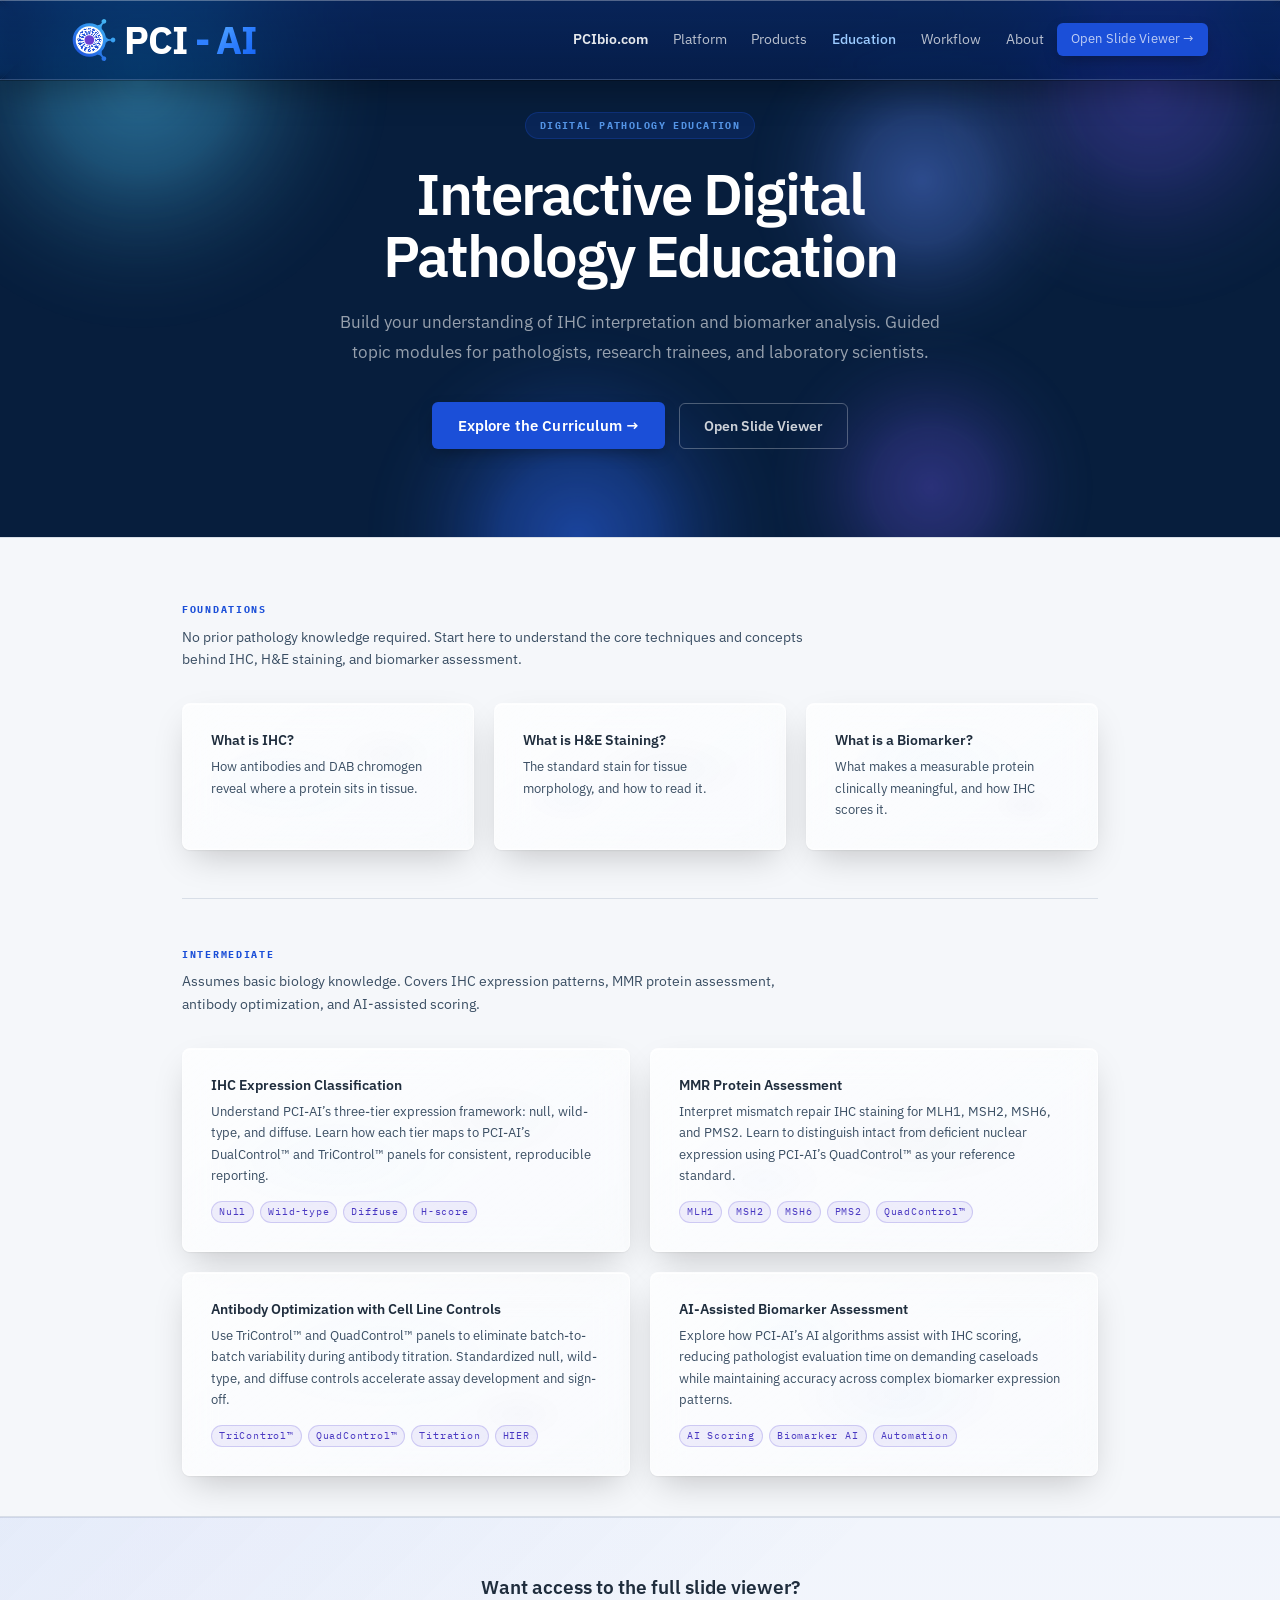
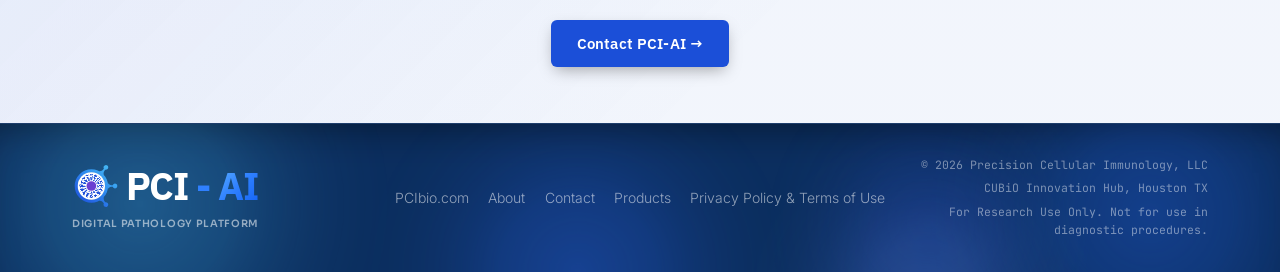
==== commit 4d3cf6b4: "Perf: batched particle lines and sprites, no blur filters on lava, rAF cursor glow, glass only where" ====
--- a/education/index.html
+++ b/education/index.html
@@ -20,8 +20,8 @@
   <meta name="twitter:card" content="summary_large_image">
   <link rel="preconnect" href="https://fonts.googleapis.com">
   <link rel="preconnect" href="https://fonts.gstatic.com" crossorigin>
-  <link rel="stylesheet" href="/static/css/main.css?v=20261008j">
-  <link rel="stylesheet" href="/static/css/education.css?v=20261008j">
+  <link rel="stylesheet" href="/static/css/main.css?v=20261014a">
+  <link rel="stylesheet" href="/static/css/education.css?v=20261014a">
   <link href="https://fonts.googleapis.com/css2?family=IBM+Plex+Sans:wght@400;500;600;700&family=IBM+Plex+Mono:wght@400;500;600&display=swap" rel="stylesheet">
 </head>
 <body>
@@ -163,9 +163,10 @@
 
   <script>
     const mouseGlow = document.getElementById('mouseGlow');
+    let gx = 0, gy = 0, gq = false;
     document.addEventListener('mousemove', e => {
-      mouseGlow.style.left = e.clientX + 'px';
-      mouseGlow.style.top  = e.clientY + 'px';
+      gx = e.clientX; gy = e.clientY;
+      if (!gq) { gq = true; requestAnimationFrame(function () { gq = false; mouseGlow.style.transform = 'translate3d(' + (gx - 200) + 'px,' + (gy - 200) + 'px,0)'; }); }
     });
     const nav = document.getElementById('nav');
     window.addEventListener('scroll', () => {
@@ -196,6 +197,6 @@
       });
     })();
   </script>
-  <script src="/static/js/liquid-glass.js?v=20261008j" defer></script>
+  <script src="/static/js/liquid-glass.js?v=20261014a" defer></script>
 </body>
 </html>
--- a/static/css/main.css
+++ b/static/css/main.css
@@ -94,8 +94,8 @@
 .mouse-glow {
   position: fixed; width: 400px; height: 400px; border-radius: 50%;
   background: radial-gradient(circle, rgba(27,79,216,0.05) 0%, transparent 60%);
-  pointer-events: none; z-index: 0;
-  transform: translate(-50%,-50%); mix-blend-mode: multiply;
+  pointer-events: none; z-index: 0; left: 0; top: 0;
+  transform: translate3d(-400px,-400px,0); mix-blend-mode: multiply; will-change: transform;
 }
 
 /* ── Nav ──────────────────────────────────────────────────── */
@@ -843,7 +843,7 @@
 .footer { background: #0B2E5F; }
 .lava { position: absolute; inset: 0; z-index: 0; pointer-events: none; }
 .lava span {
-  position: absolute; border-radius: 9999px; filter: blur(60px); opacity: 0.75;
+  position: absolute; border-radius: 9999px; opacity: 0.75;
   mix-blend-mode: screen; will-change: transform;
 }
 .lava span:nth-child(1) { width: 520px; height: 520px; left: -120px; top: -180px;
@@ -1106,3 +1106,7 @@
 .stat-num { font-size: 16px; }
 .hero-visual { max-width: 600px; }
 .mockup-app { height: 360px; }
+
+/* Perf: lava blobs soften via gradient falloff instead of a per-frame blur filter */
+.lava { overflow: hidden; }
+.lava span { background-size: 100% 100%; -webkit-mask-image: radial-gradient(closest-side, #000 35%, transparent 100%); mask-image: radial-gradient(closest-side, #000 35%, transparent 100%); }
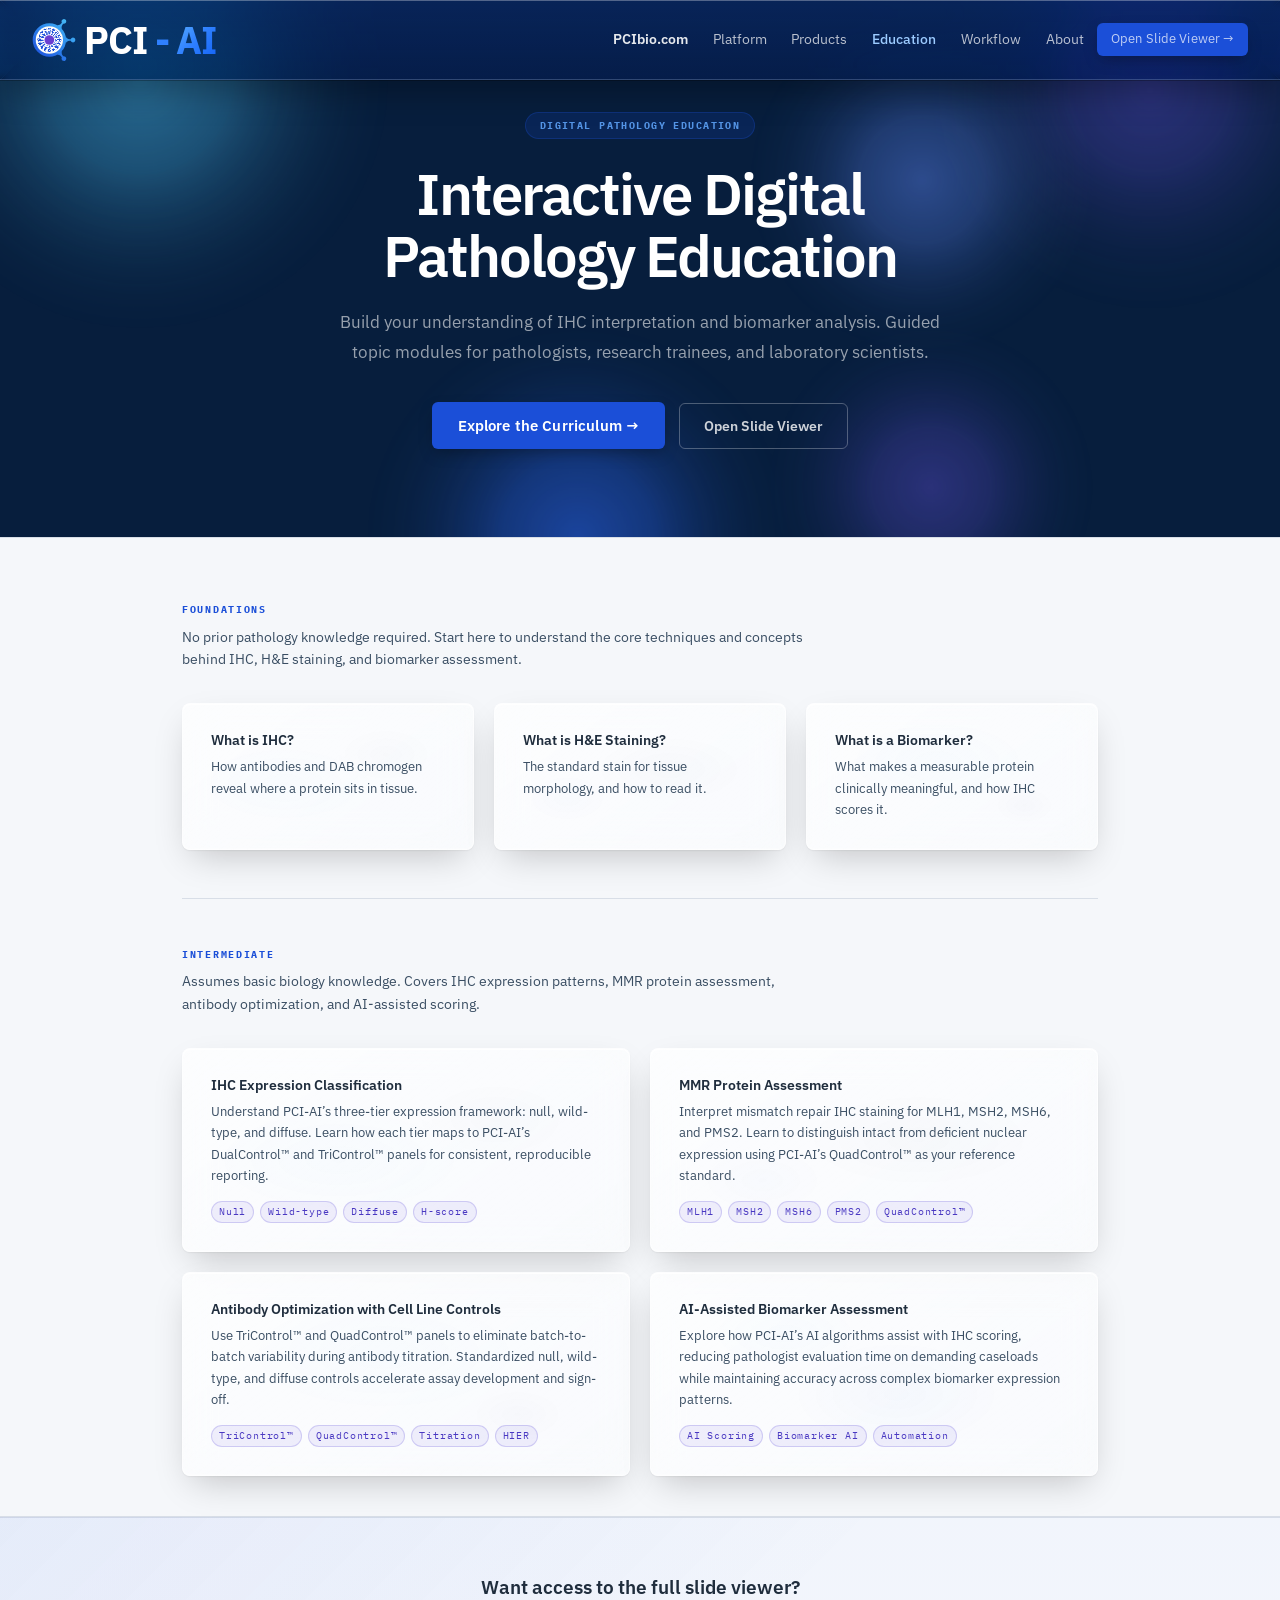
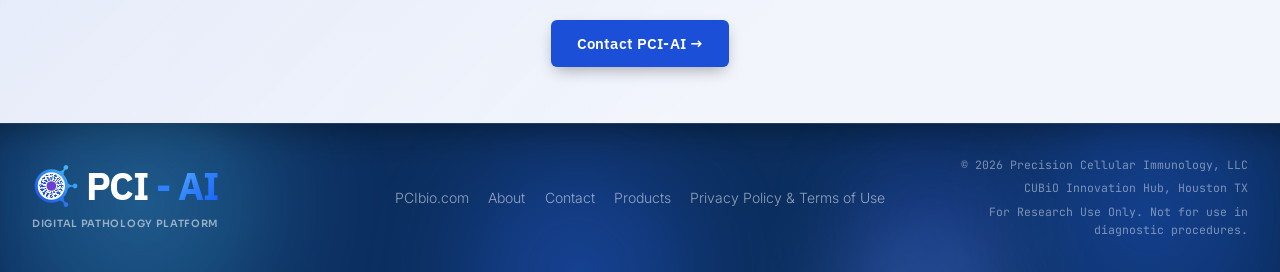
==== commit 750d168e: "Match pcibio.com container width (1280px, 32px gutters) Co-Authored-By: Claude Opus 5.5 <noreply@ant" ====
--- a/education/index.html
+++ b/education/index.html
@@ -20,8 +20,8 @@
   <meta name="twitter:card" content="summary_large_image">
   <link rel="preconnect" href="https://fonts.googleapis.com">
   <link rel="preconnect" href="https://fonts.gstatic.com" crossorigin>
-  <link rel="stylesheet" href="/static/css/main.css?v=20261014a">
-  <link rel="stylesheet" href="/static/css/education.css?v=20261014a">
+  <link rel="stylesheet" href="/static/css/main.css?v=20261014b">
+  <link rel="stylesheet" href="/static/css/education.css?v=20261014b">
   <link href="https://fonts.googleapis.com/css2?family=IBM+Plex+Sans:wght@400;500;600;700&family=IBM+Plex+Mono:wght@400;500;600&display=swap" rel="stylesheet">
 </head>
 <body>
@@ -197,6 +197,6 @@
       });
     })();
   </script>
-  <script src="/static/js/liquid-glass.js?v=20261014a" defer></script>
+  <script src="/static/js/liquid-glass.js?v=20261014b" defer></script>
 </body>
 </html>
--- a/static/css/main.css
+++ b/static/css/main.css
@@ -790,7 +790,7 @@
 
 /* ── Premium layer ─────────────────────────────────────────── */
 :root {
-  --content-max: 1200px;
+  --content-max: 1280px;
   --violet:      #A99CFF;
   --sky:         #4CC3F5;
   --glass-light: rgba(255,255,255,0.58);
@@ -1110,3 +1110,8 @@
 /* Perf: lava blobs soften via gradient falloff instead of a per-frame blur filter */
 .lava { overflow: hidden; }
 .lava span { background-size: 100% 100%; -webkit-mask-image: radial-gradient(closest-side, #000 35%, transparent 100%); mask-image: radial-gradient(closest-side, #000 35%, transparent 100%); }
+
+/* Match pcibio.com container: 1280px max, 32px gutters */
+.hero .hero-content { flex: 0 1 560px; }
+.hero .hero-actions, .hero .zoom-slider-wrap, .hero .hero-stats { max-width: 560px; }
+.hero-visual { max-width: 640px; }
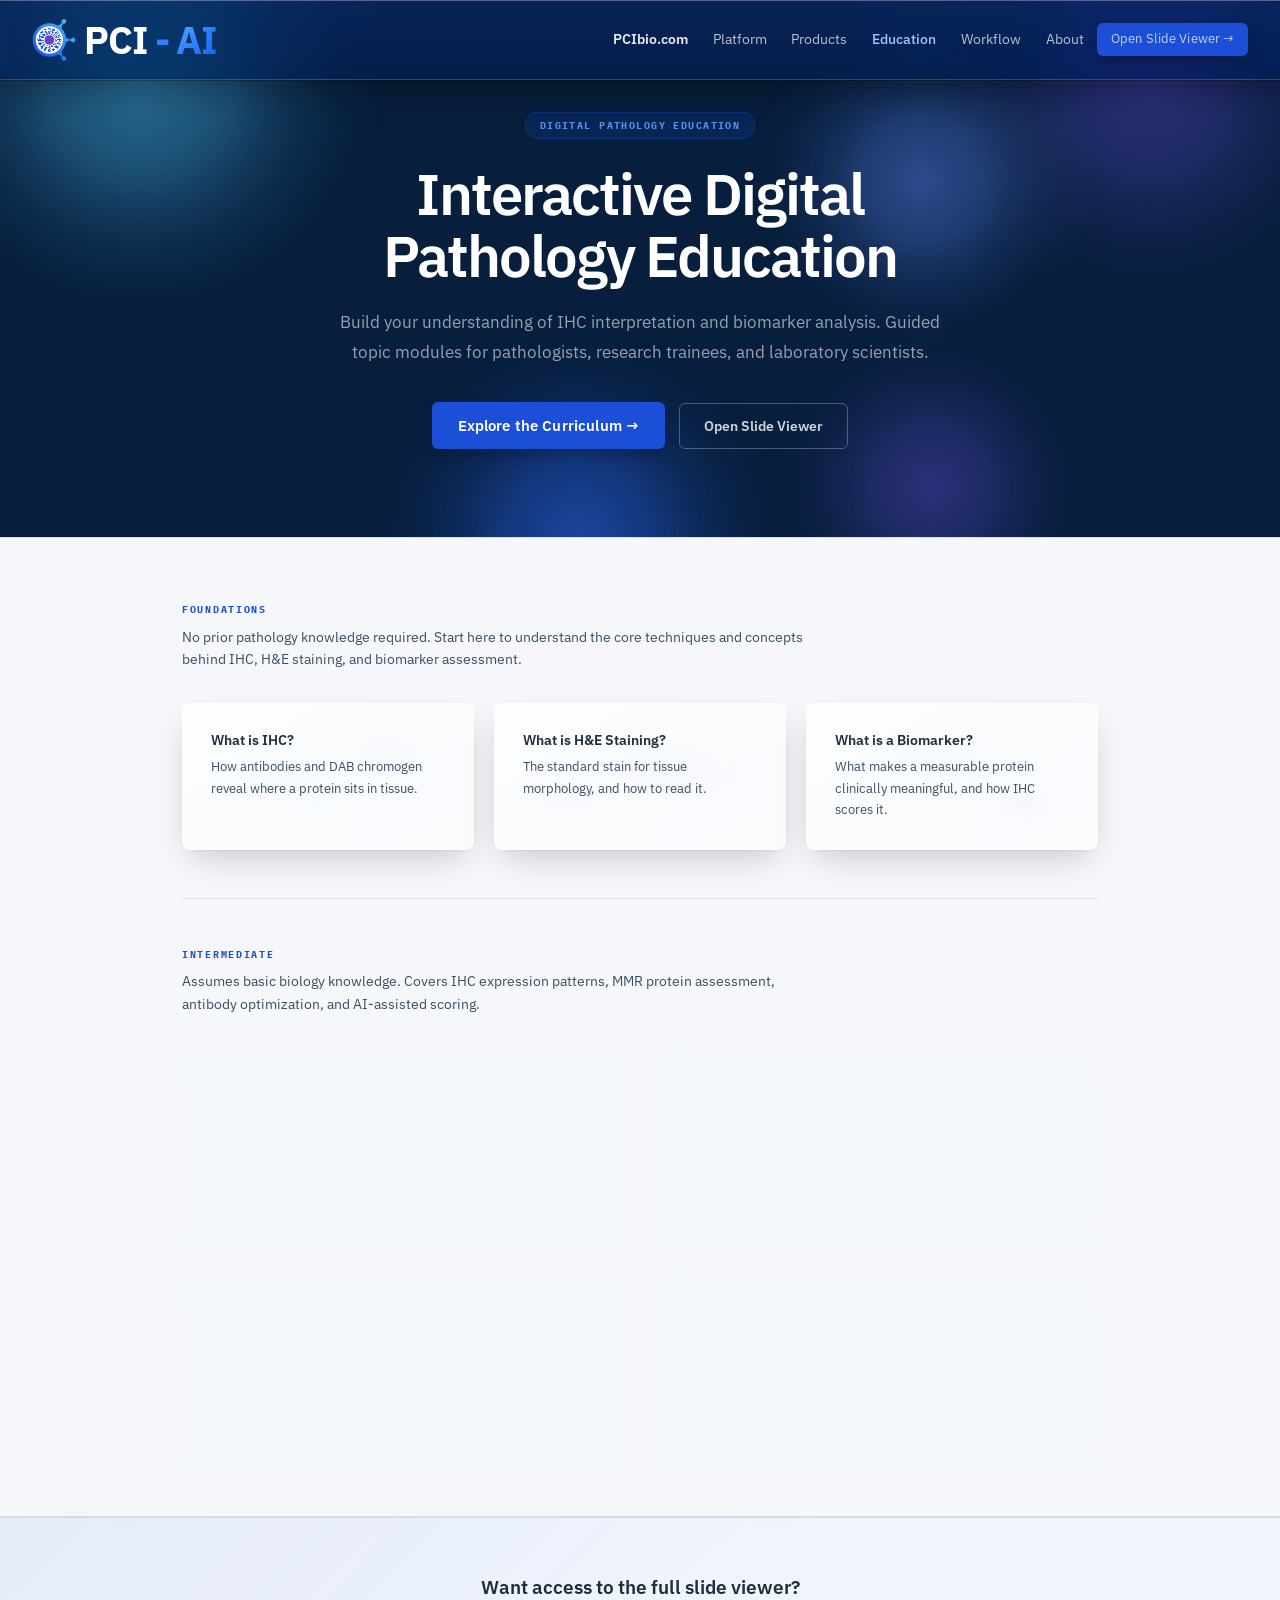
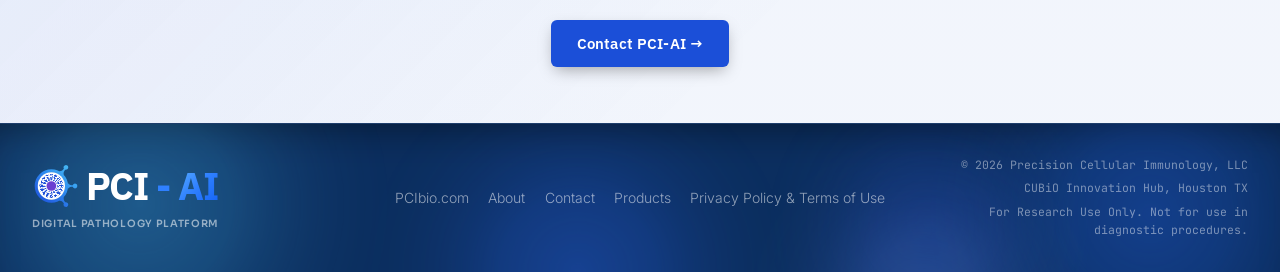
==== commit fed96fc4: "feat: AI scan hero illustration and five-step How it works section" ====
--- a/education/index.html
+++ b/education/index.html
@@ -20,8 +20,8 @@
   <meta name="twitter:card" content="summary_large_image">
   <link rel="preconnect" href="https://fonts.googleapis.com">
   <link rel="preconnect" href="https://fonts.gstatic.com" crossorigin>
-  <link rel="stylesheet" href="/static/css/main.css?v=20261014b">
-  <link rel="stylesheet" href="/static/css/education.css?v=20261014b">
+  <link rel="stylesheet" href="/static/css/main.css?v=20261019b">
+  <link rel="stylesheet" href="/static/css/education.css?v=20261019b">
   <link href="https://fonts.googleapis.com/css2?family=IBM+Plex+Sans:wght@400;500;600;700&family=IBM+Plex+Mono:wght@400;500;600&display=swap" rel="stylesheet">
 </head>
 <body>
@@ -197,6 +197,6 @@
       });
     })();
   </script>
-  <script src="/static/js/liquid-glass.js?v=20261014b" defer></script>
+  <script src="/static/js/liquid-glass.js?v=20261019b" defer></script>
 </body>
 </html>
--- a/static/css/main.css
+++ b/static/css/main.css
@@ -1115,3 +1115,63 @@
 .hero .hero-content { flex: 0 1 560px; }
 .hero .hero-actions, .hero .zoom-slider-wrap, .hero .hero-stats { max-width: 560px; }
 .hero-visual { max-width: 640px; }
+
+/* ── Hero: AI scan illustration ─────────────────────────────── */
+.ai-scan { position: relative; border-radius: 16px; overflow: hidden; aspect-ratio: 16 / 11;
+  background: #F4F1EC; border: 1px solid rgba(11,31,68,0.10);
+  box-shadow: 0 40px 80px -24px rgba(11,31,68,0.45), 0 10px 24px rgba(27,79,216,0.10); }
+.ai-scan canvas { position: absolute; inset: 0; width: 100%; height: 100%; display: block; }
+.scan-chip { position: absolute; top: 14px; left: 14px; display: inline-flex; align-items: center; gap: 6px;
+  padding: 6px 11px; border-radius: 99px; font: 600 11px/1 'IBM Plex Mono', monospace; letter-spacing: 0.04em;
+  color: #fff; background: rgba(11,31,68,0.80); }
+.scan-dot { width: 6px; height: 6px; border-radius: 50%; background: #5AAEFF; animation: pulse 2s ease infinite; }
+.scan-legend { position: absolute; top: 14px; right: 14px; display: flex; gap: 10px; padding: 6px 10px; border-radius: 99px;
+  font: 600 10.5px/1 'IBM Plex Sans', sans-serif; color: #0b1f44; background: rgba(255,255,255,0.88); }
+.scan-legend span { display: inline-flex; align-items: center; gap: 5px; }
+.scan-legend i { width: 9px; height: 9px; border-radius: 50%; border: 1.6px solid; }
+.scan-legend .lg-pos { border-color: #FFAA40; background: rgba(122,78,36,0.8); }
+.scan-legend .lg-neg { border-color: #5AAEFF; background: rgba(78,92,168,0.7); }
+.scan-card { position: absolute; right: 14px; bottom: 14px; width: 232px; padding: 14px 15px 13px; border-radius: 14px;
+  color: #fff; background: linear-gradient(160deg, rgba(14,40,92,0.92), rgba(9,24,58,0.94));
+  border: 1px solid rgba(255,255,255,0.12); box-shadow: 0 18px 40px -12px rgba(0,0,0,0.5); }
+.scan-card-top { display: flex; justify-content: space-between; align-items: baseline; gap: 8px; margin-bottom: 6px; }
+.scan-marker { font: 700 13px/1 'IBM Plex Mono', monospace; color: #9CCBFF; }
+.scan-pattern { font-size: 10.5px; color: rgba(255,255,255,0.72); text-align: right; white-space: nowrap; overflow: hidden; text-overflow: ellipsis; }
+.scan-score { display: flex; align-items: baseline; gap: 6px; }
+.scan-score span { font: 700 34px/1 'IBM Plex Mono', monospace; font-feature-settings: 'tnum'; min-width: 2ch; }
+.scan-score small { font-size: 11px; color: rgba(255,255,255,0.72); }
+.scan-bar { height: 4px; border-radius: 99px; background: rgba(255,255,255,0.14); margin: 9px 0 10px; overflow: hidden; }
+.scan-bar span { display: block; height: 100%; border-radius: inherit; transform-origin: left; transform: scaleX(0);
+  background: linear-gradient(90deg, #5AAEFF, #2F80FF 60%, #6E5CF0); }
+.scan-rows div { display: flex; justify-content: space-between; font-size: 11px; color: rgba(255,255,255,0.72); padding: 2px 0; }
+.scan-rows b { font: 600 11px/1.4 'IBM Plex Mono', monospace; color: #fff; }
+.scan-rows b.ctrl-ok { color: #7FD4FF; }
+.scan-rows b.ctrl-wait { color: rgba(255,255,255,0.55); }
+.scan-note { margin-top: 10px; font-size: 11px; color: var(--text3); text-align: right; }
+.hero-visual { animation: float-mock 6s ease-in-out 1.5s infinite; }
+@media (prefers-reduced-motion: reduce) { .hero-visual { animation: none; } }
+@media (max-width: 960px) { .scan-card { width: 200px; } .scan-score span { font-size: 28px; } }
+@media (max-width: 480px) { .scan-legend { display: none; } .ai-scan { aspect-ratio: 4 / 3.4; } }
+
+/* ── How it works: five steps ─────────────────────────────── */
+.how-section { padding: 96px 0 72px; }
+.how-steps { list-style: none; margin: 2.75rem 0 0; padding: 0; display: grid; grid-template-columns: repeat(5, 1fr);
+  gap: 1rem; position: relative; }
+.how-steps::before { content: ""; position: absolute; top: 31px; left: 10%; right: 10%; height: 2px; z-index: 0;
+  background: linear-gradient(90deg, rgba(47,128,255,0.15), rgba(47,128,255,0.55) 50%, rgba(110,92,240,0.35)); }
+.how-step { position: relative; z-index: 1; padding: 0 0.4rem; }
+.how-ico { width: 62px; height: 62px; border-radius: 18px; display: grid; place-items: center; margin-bottom: 1.1rem;
+  background: #fff; border: 1px solid rgba(27,79,216,0.16); box-shadow: 0 10px 24px -10px rgba(11,31,68,0.35); }
+.how-ico svg { width: 26px; height: 26px; fill: none; stroke: #1B4FD8; stroke-width: 1.6; stroke-linecap: round; stroke-linejoin: round; }
+.how-step:nth-child(4) .how-ico { background: linear-gradient(135deg, #1B4FD8, #4A4FE0); border-color: transparent; }
+.how-step:nth-child(4) .how-ico svg { stroke: #fff; }
+.how-num { display: block; font: 600 11px/1 'IBM Plex Mono', monospace; letter-spacing: 0.08em; color: var(--text3); margin-bottom: 0.45rem; }
+.how-step h3 { font-size: 17px; font-weight: 600; color: var(--ink-deep, #0b1f44); margin-bottom: 0.45rem; }
+.how-step p { font-size: 13.5px; line-height: 1.65; color: var(--text2); }
+@media (max-width: 960px) {
+  .how-steps { grid-template-columns: repeat(2, 1fr); row-gap: 2rem; }
+  .how-steps::before { display: none; }
+}
+@media (max-width: 560px) { .how-steps { grid-template-columns: 1fr; } }
+@media (max-width: 960px) { .hero-visual { width: 100%; flex: none; } }
+@media (max-width: 600px) { .scan-card { width: 170px; padding: 10px 11px; } .scan-rows { display: none; } .scan-score span { font-size: 24px; } }
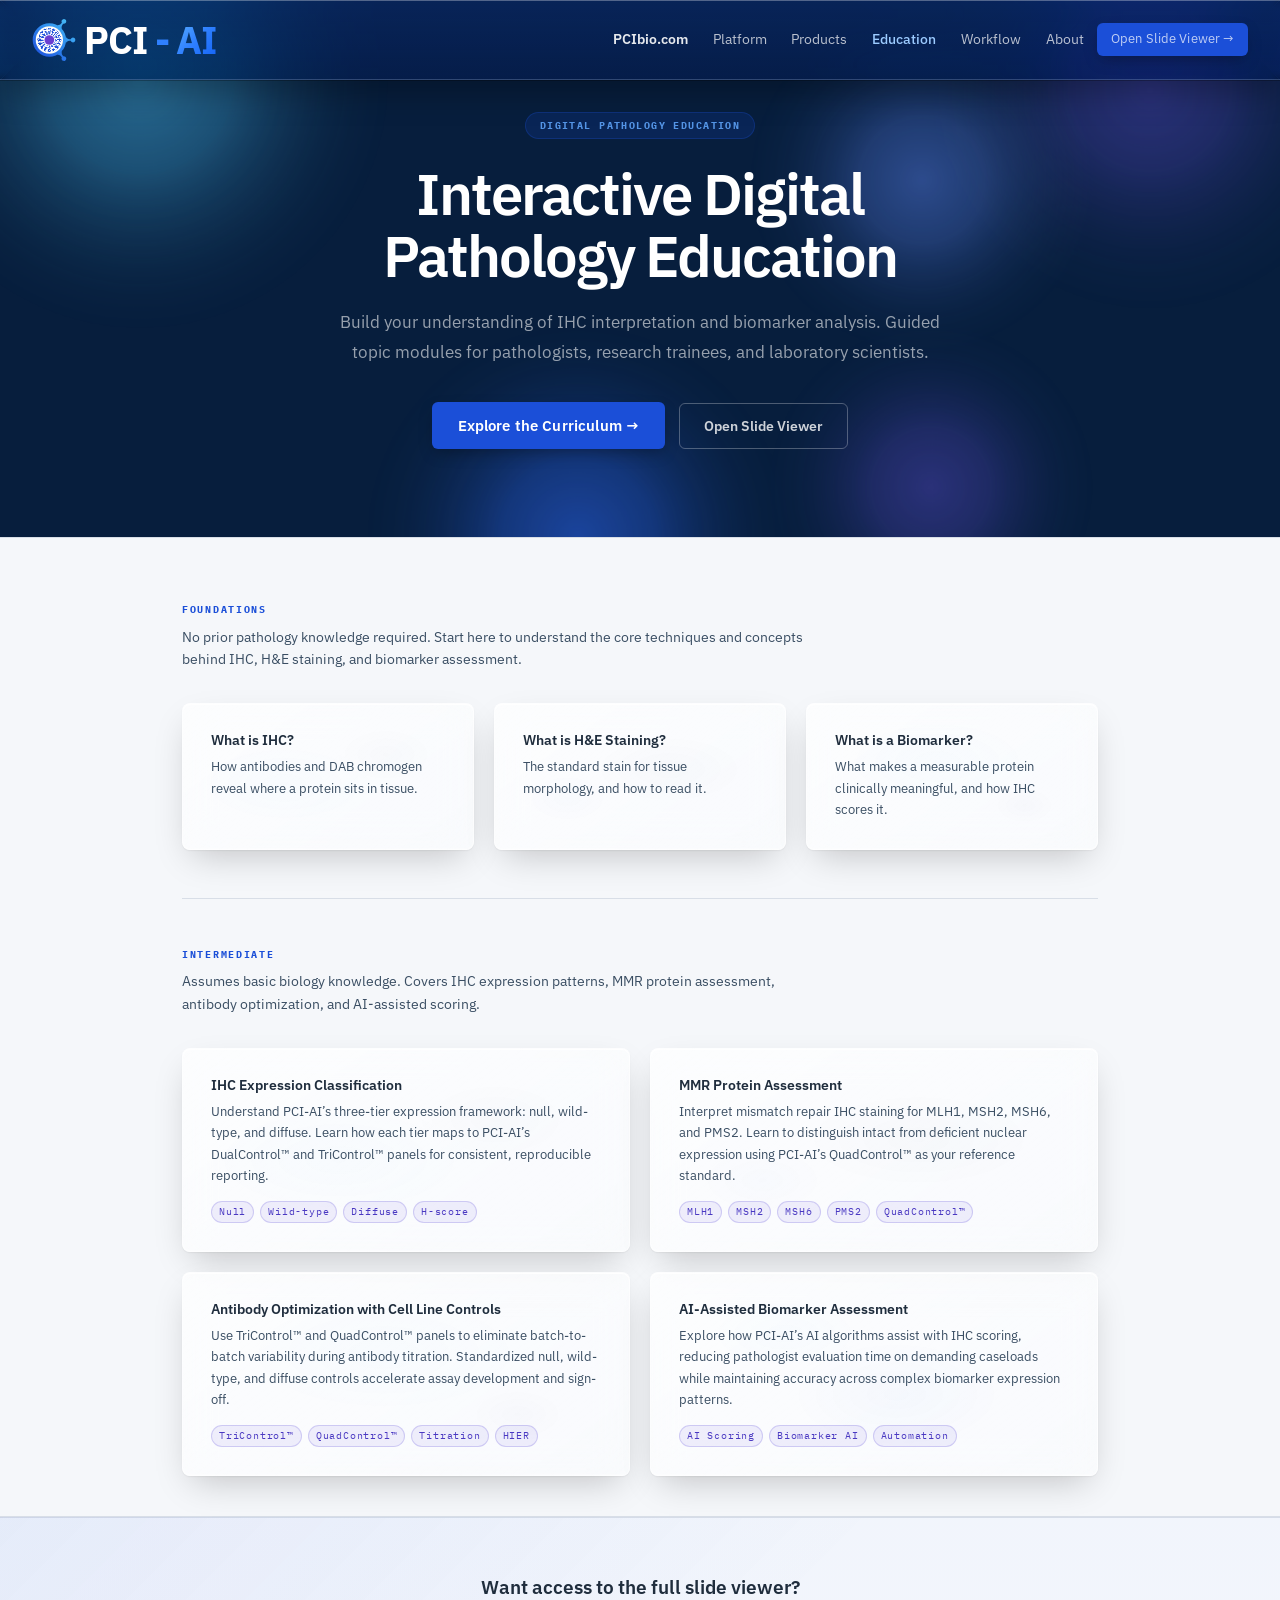
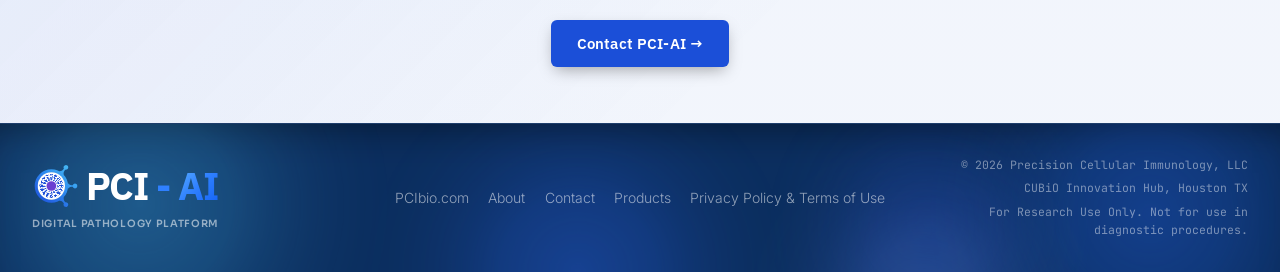
==== commit 06a3127d: "feat: purple holographic treatment for the AI scan hero" ====
--- a/education/index.html
+++ b/education/index.html
@@ -20,8 +20,8 @@
   <meta name="twitter:card" content="summary_large_image">
   <link rel="preconnect" href="https://fonts.googleapis.com">
   <link rel="preconnect" href="https://fonts.gstatic.com" crossorigin>
-  <link rel="stylesheet" href="/static/css/main.css?v=20261019b">
-  <link rel="stylesheet" href="/static/css/education.css?v=20261019b">
+  <link rel="stylesheet" href="/static/css/main.css?v=20261019c">
+  <link rel="stylesheet" href="/static/css/education.css?v=20261019c">
   <link href="https://fonts.googleapis.com/css2?family=IBM+Plex+Sans:wght@400;500;600;700&family=IBM+Plex+Mono:wght@400;500;600&display=swap" rel="stylesheet">
 </head>
 <body>
@@ -197,6 +197,6 @@
       });
     })();
   </script>
-  <script src="/static/js/liquid-glass.js?v=20261019b" defer></script>
+  <script src="/static/js/liquid-glass.js?v=20261019c" defer></script>
 </body>
 </html>
--- a/static/css/main.css
+++ b/static/css/main.css
@@ -1175,3 +1175,29 @@
 @media (max-width: 560px) { .how-steps { grid-template-columns: 1fr; } }
 @media (max-width: 960px) { .hero-visual { width: 100%; flex: none; } }
 @media (max-width: 600px) { .scan-card { width: 170px; padding: 10px 11px; } .scan-rows { display: none; } .scan-score span { font-size: 24px; } }
+
+/* ── Hologram treatment for the AI scan ────────────────────── */
+.ai-scan { background: #0C0620; border: 1px solid transparent;
+  background-image: linear-gradient(#0C0620, #0C0620), linear-gradient(135deg, #8B5CF6, #5AAEFF 35%, #F472D0 65%, #8B5CF6);
+  background-origin: border-box; background-clip: padding-box, border-box;
+  box-shadow: 0 40px 90px -24px rgba(76,29,149,0.65), 0 0 0 1px rgba(167,139,250,0.15), 0 0 60px -10px rgba(139,92,246,0.45); }
+.ai-scan::before, .ai-scan::after { content: ""; position: absolute; inset: 0; pointer-events: none; z-index: 1; }
+.ai-scan::before { background: repeating-linear-gradient(0deg, rgba(200,180,255,0.05) 0 1px, transparent 1px 3px); mix-blend-mode: screen; }
+.ai-scan::after { inset: -40%; background: conic-gradient(from 0deg, transparent 0 18%, rgba(139,92,246,0.16) 25%, rgba(90,174,255,0.12) 32%, rgba(244,114,208,0.14) 40%, transparent 48% 100%);
+  mix-blend-mode: screen; animation: holo-sheen 14s linear infinite; will-change: transform; }
+@keyframes holo-sheen { to { transform: rotate(360deg); } }
+@media (prefers-reduced-motion: reduce) { .ai-scan::after { animation: none; } }
+.ai-scan > .scan-chip, .ai-scan > .scan-legend, .ai-scan > .scan-card { z-index: 2; }
+.scan-chip { background: rgba(30,12,70,0.72); border: 1px solid rgba(167,139,250,0.35); color: #E9DDFF; }
+.scan-dot { background: #F0ABFC; box-shadow: 0 0 8px #F0ABFC; }
+.scan-legend { background: rgba(30,12,70,0.72); color: #E9DDFF; border: 1px solid rgba(167,139,250,0.3); }
+.scan-legend .lg-pos { border-color: #FFBEF0; background: rgba(255,110,210,0.85); box-shadow: 0 0 6px rgba(255,110,210,0.8); }
+.scan-legend .lg-neg { border-color: #8CE6FF; background: rgba(130,120,255,0.8); box-shadow: 0 0 6px rgba(130,120,255,0.8); }
+.scan-card { background: linear-gradient(160deg, rgba(46,18,104,0.80), rgba(20,8,52,0.88));
+  border: 1px solid rgba(196,167,255,0.32); backdrop-filter: blur(10px); -webkit-backdrop-filter: blur(10px);
+  box-shadow: 0 18px 40px -12px rgba(0,0,0,0.6), inset 0 1px 0 rgba(255,255,255,0.08), 0 0 30px -8px rgba(167,139,250,0.5); }
+.scan-marker { color: #F0ABFC; text-shadow: 0 0 10px rgba(240,171,252,0.6); }
+.scan-score span { background: linear-gradient(90deg, #FFFFFF, #E9D5FF 50%, #A5F3FC); -webkit-background-clip: text; background-clip: text; color: transparent;
+  text-shadow: 0 0 18px rgba(196,167,255,0.35); }
+.scan-bar span { background: linear-gradient(90deg, #8B5CF6, #F472D0 60%, #A5F3FC); box-shadow: 0 0 10px rgba(244,114,208,0.6); }
+.scan-rows b.ctrl-ok { color: #A5F3FC; text-shadow: 0 0 8px rgba(165,243,252,0.6); }
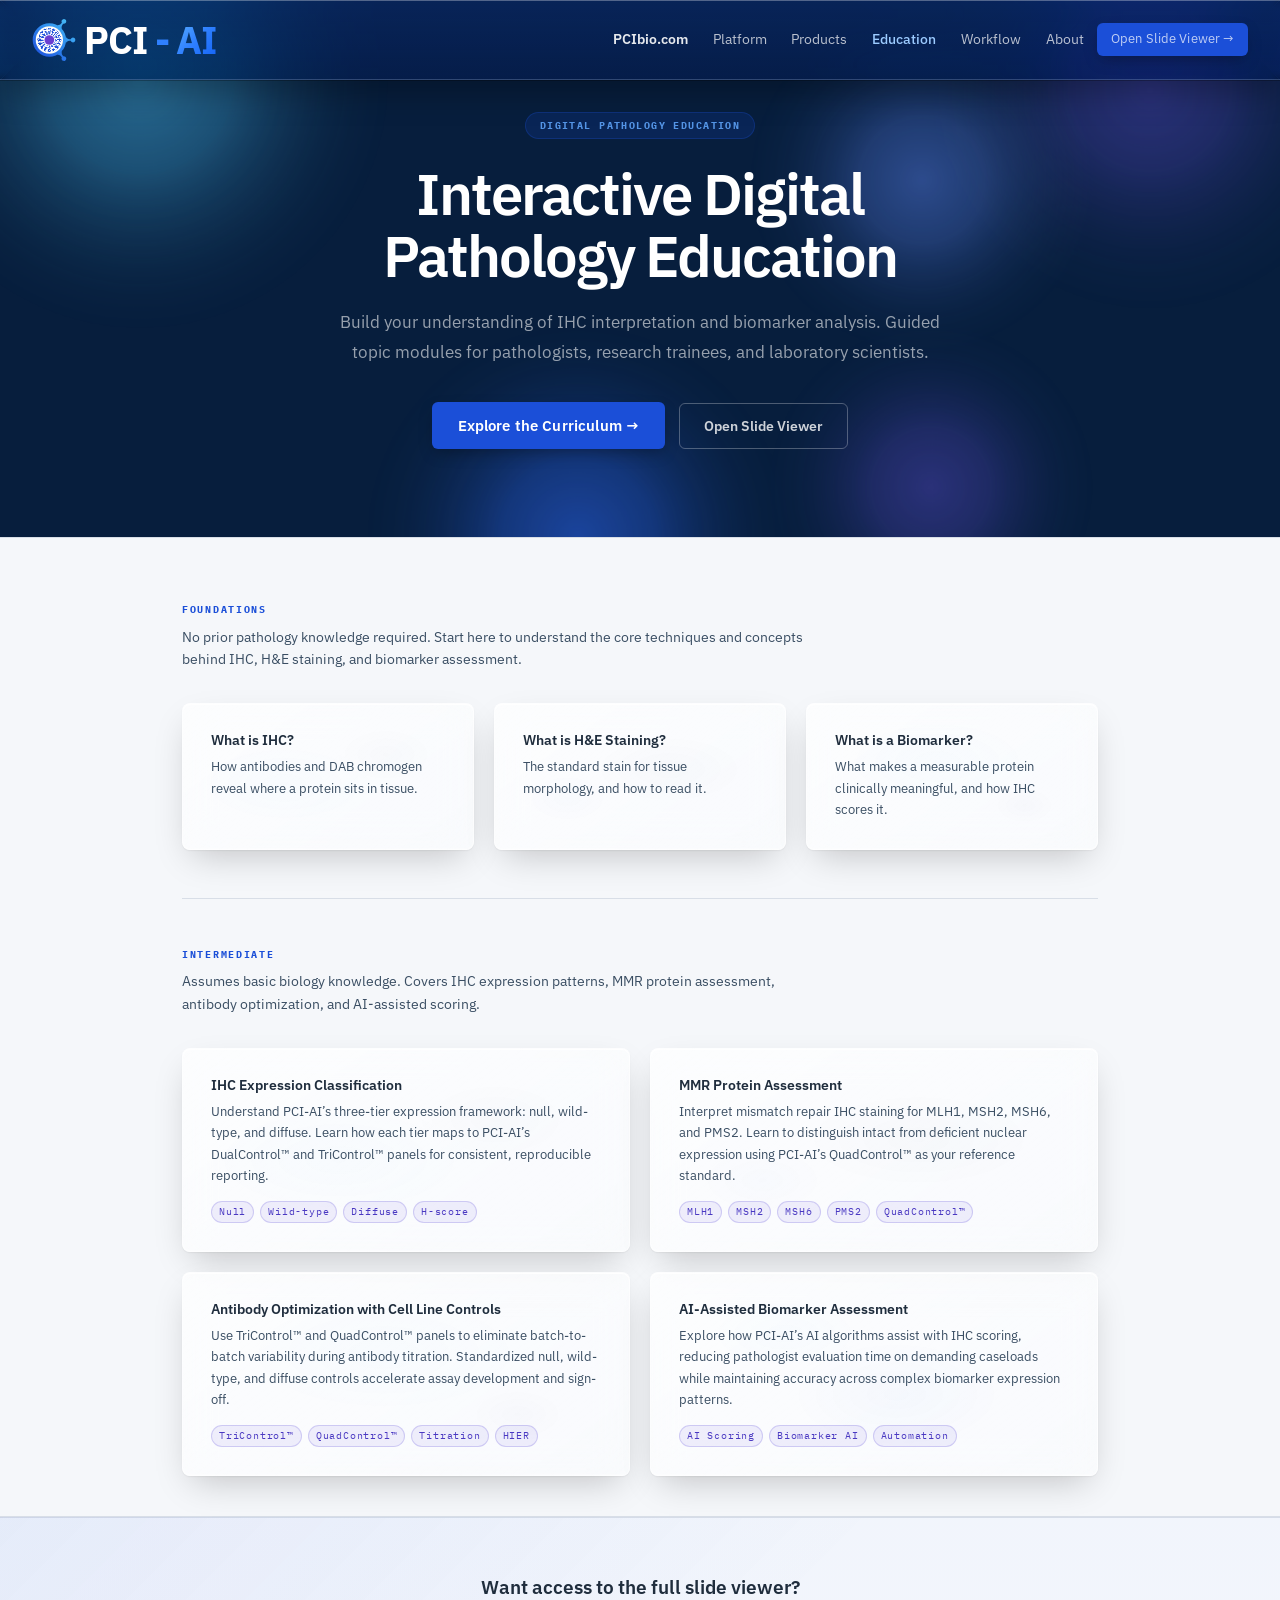
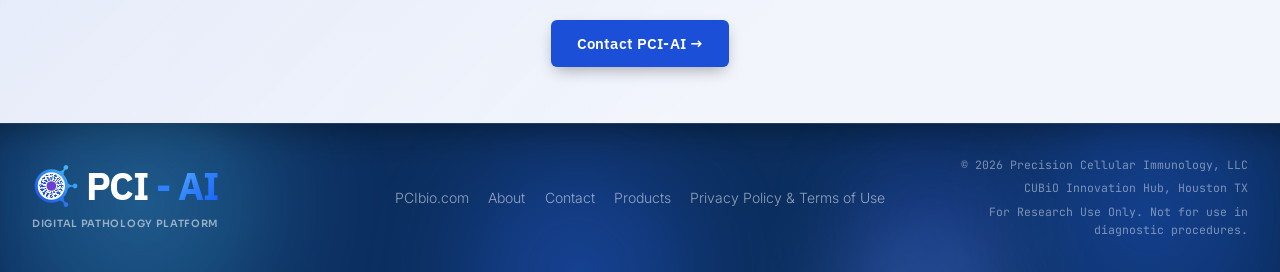
==== commit 1ea8f0f4: "feat: glass body-cell rendering in AI scan hero" ====
--- a/education/index.html
+++ b/education/index.html
@@ -20,8 +20,8 @@
   <meta name="twitter:card" content="summary_large_image">
   <link rel="preconnect" href="https://fonts.googleapis.com">
   <link rel="preconnect" href="https://fonts.gstatic.com" crossorigin>
-  <link rel="stylesheet" href="/static/css/main.css?v=20261019c">
-  <link rel="stylesheet" href="/static/css/education.css?v=20261019c">
+  <link rel="stylesheet" href="/static/css/main.css?v=20261019d">
+  <link rel="stylesheet" href="/static/css/education.css?v=20261019d">
   <link href="https://fonts.googleapis.com/css2?family=IBM+Plex+Sans:wght@400;500;600;700&family=IBM+Plex+Mono:wght@400;500;600&display=swap" rel="stylesheet">
 </head>
 <body>
@@ -197,6 +197,6 @@
       });
     })();
   </script>
-  <script src="/static/js/liquid-glass.js?v=20261019c" defer></script>
+  <script src="/static/js/liquid-glass.js?v=20261019d" defer></script>
 </body>
 </html>
